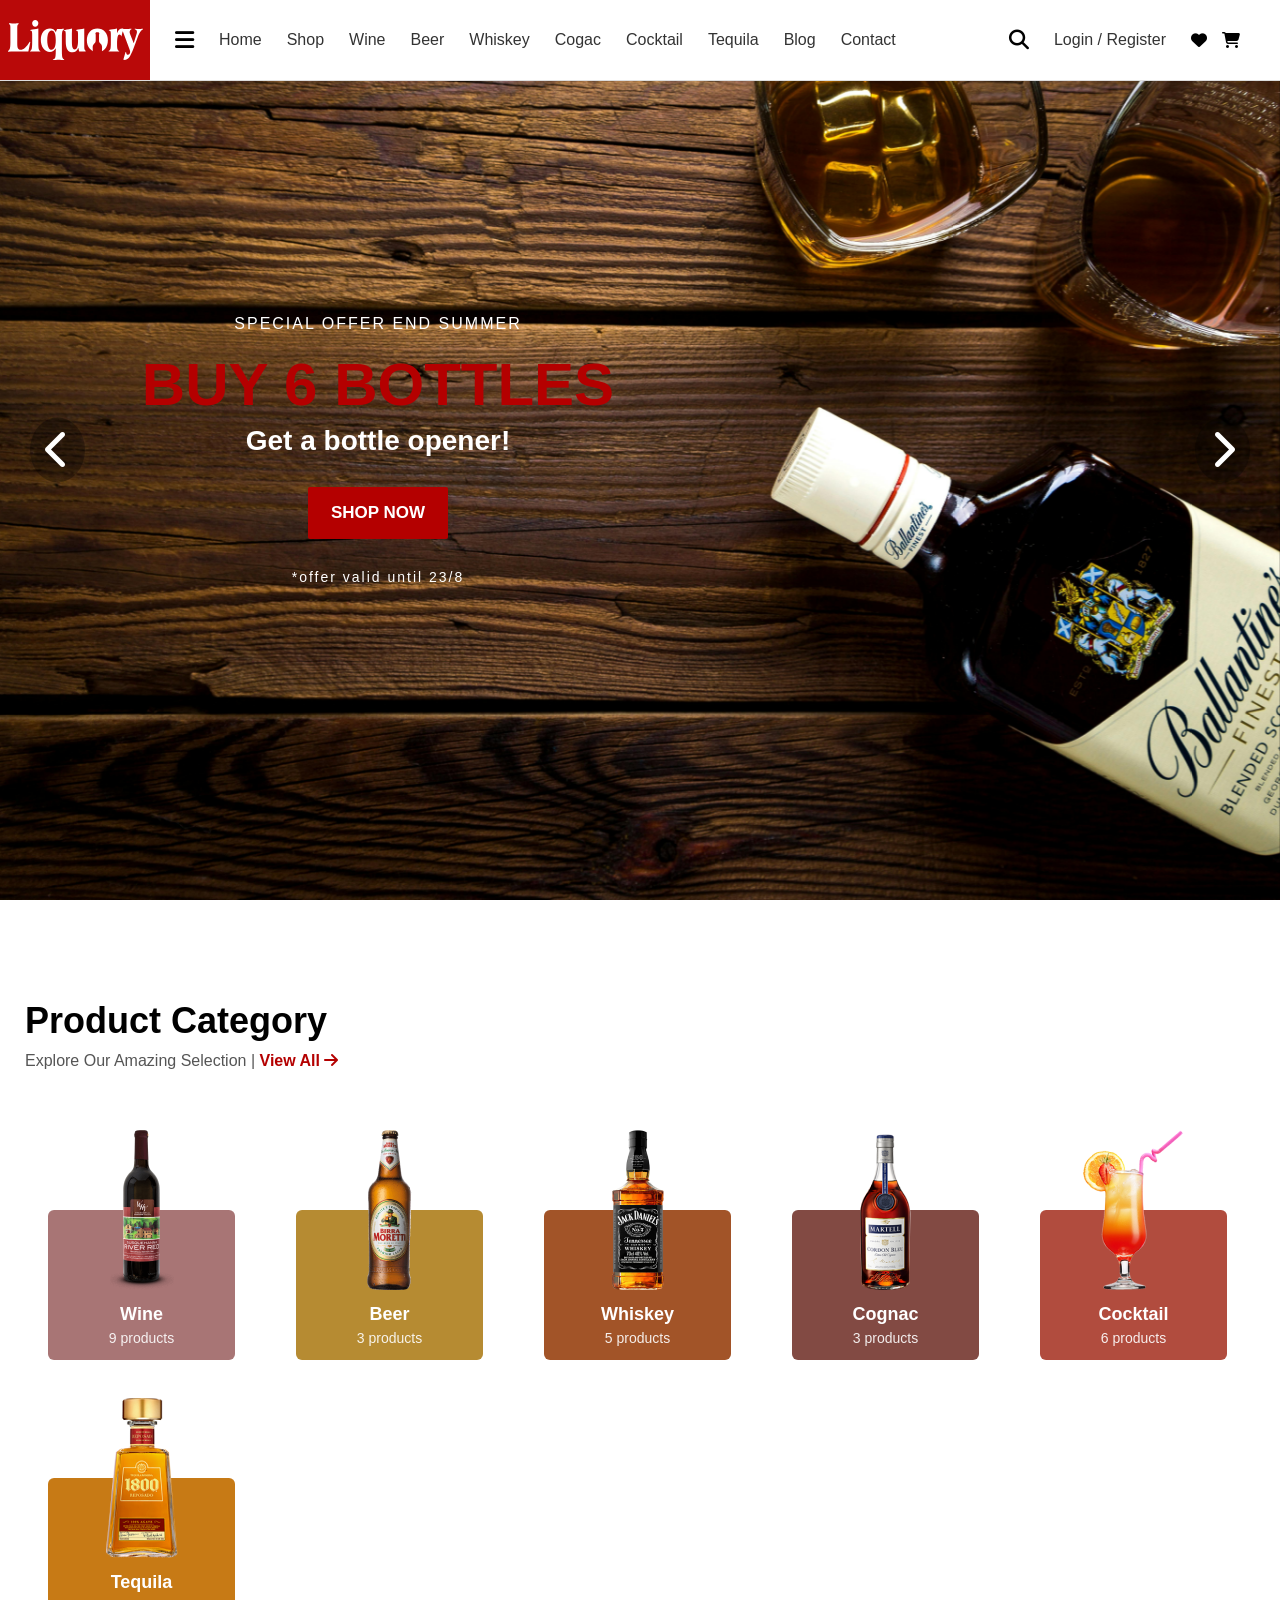
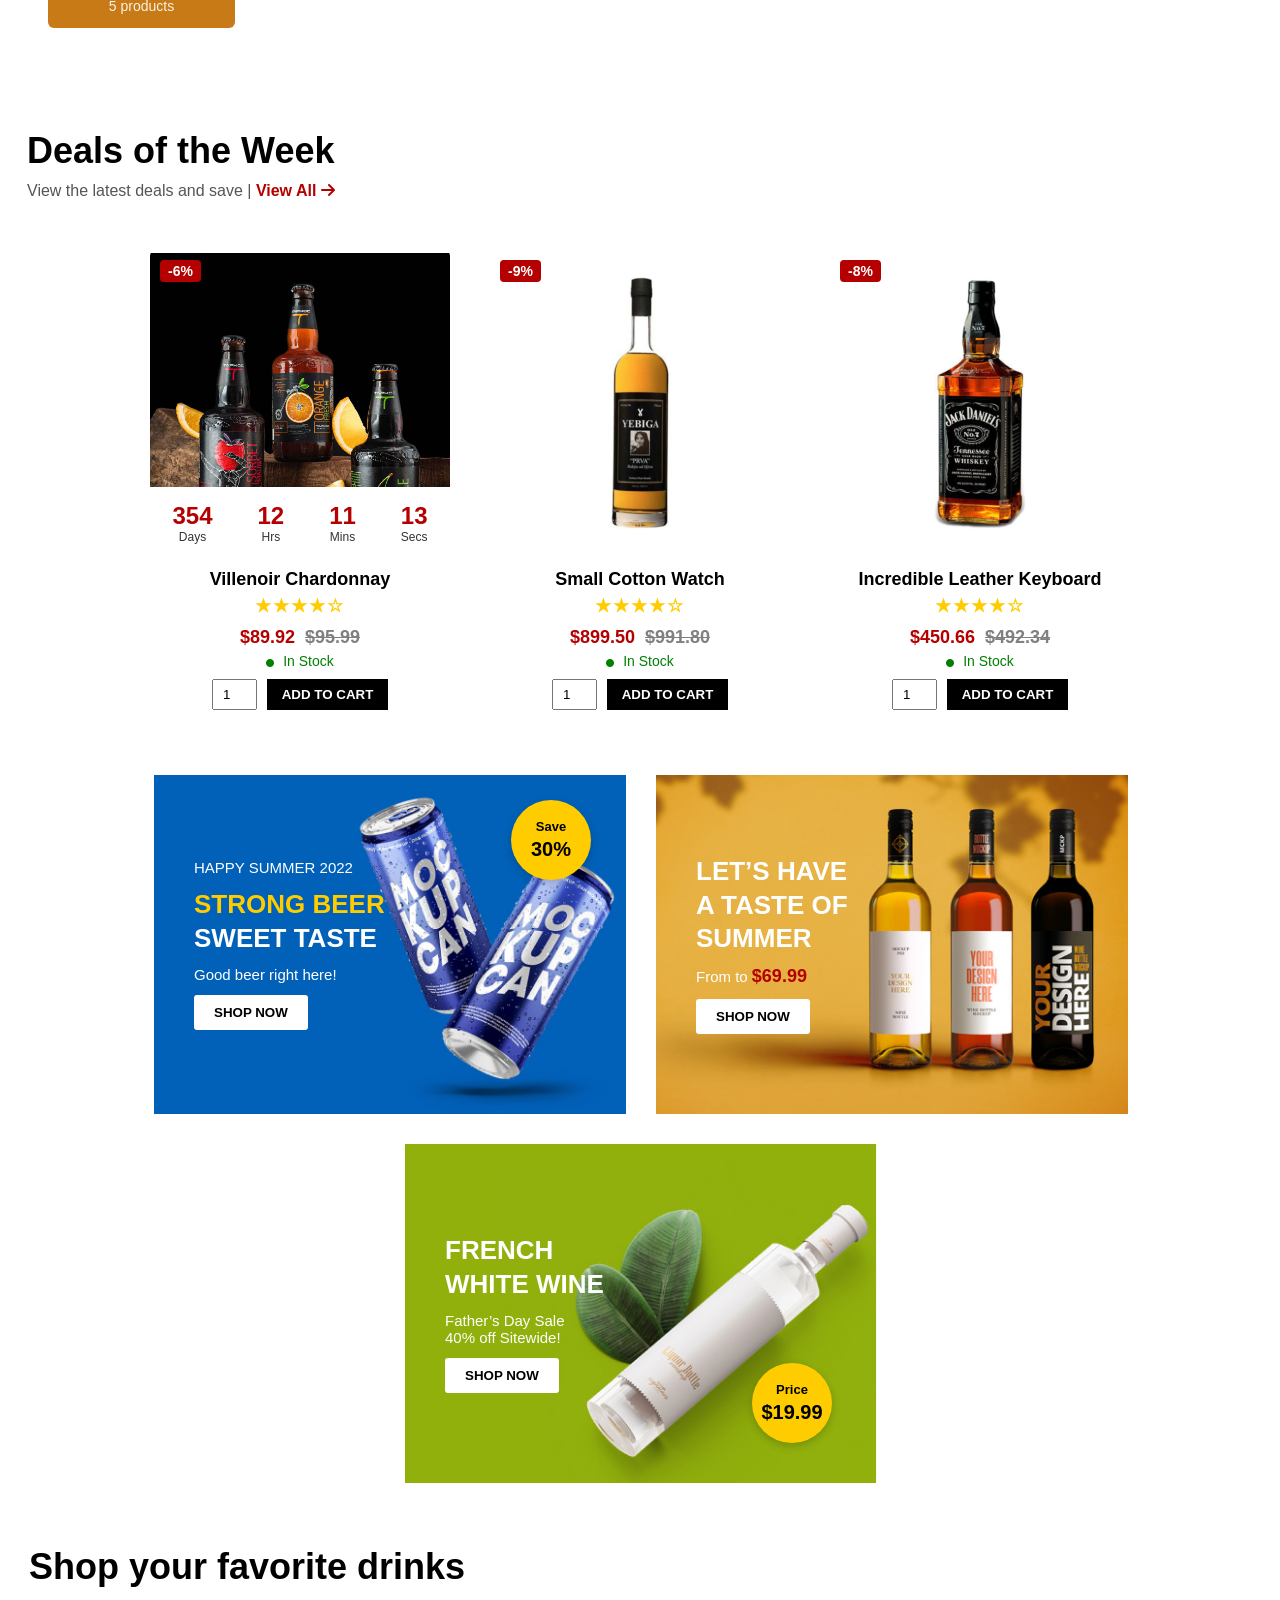
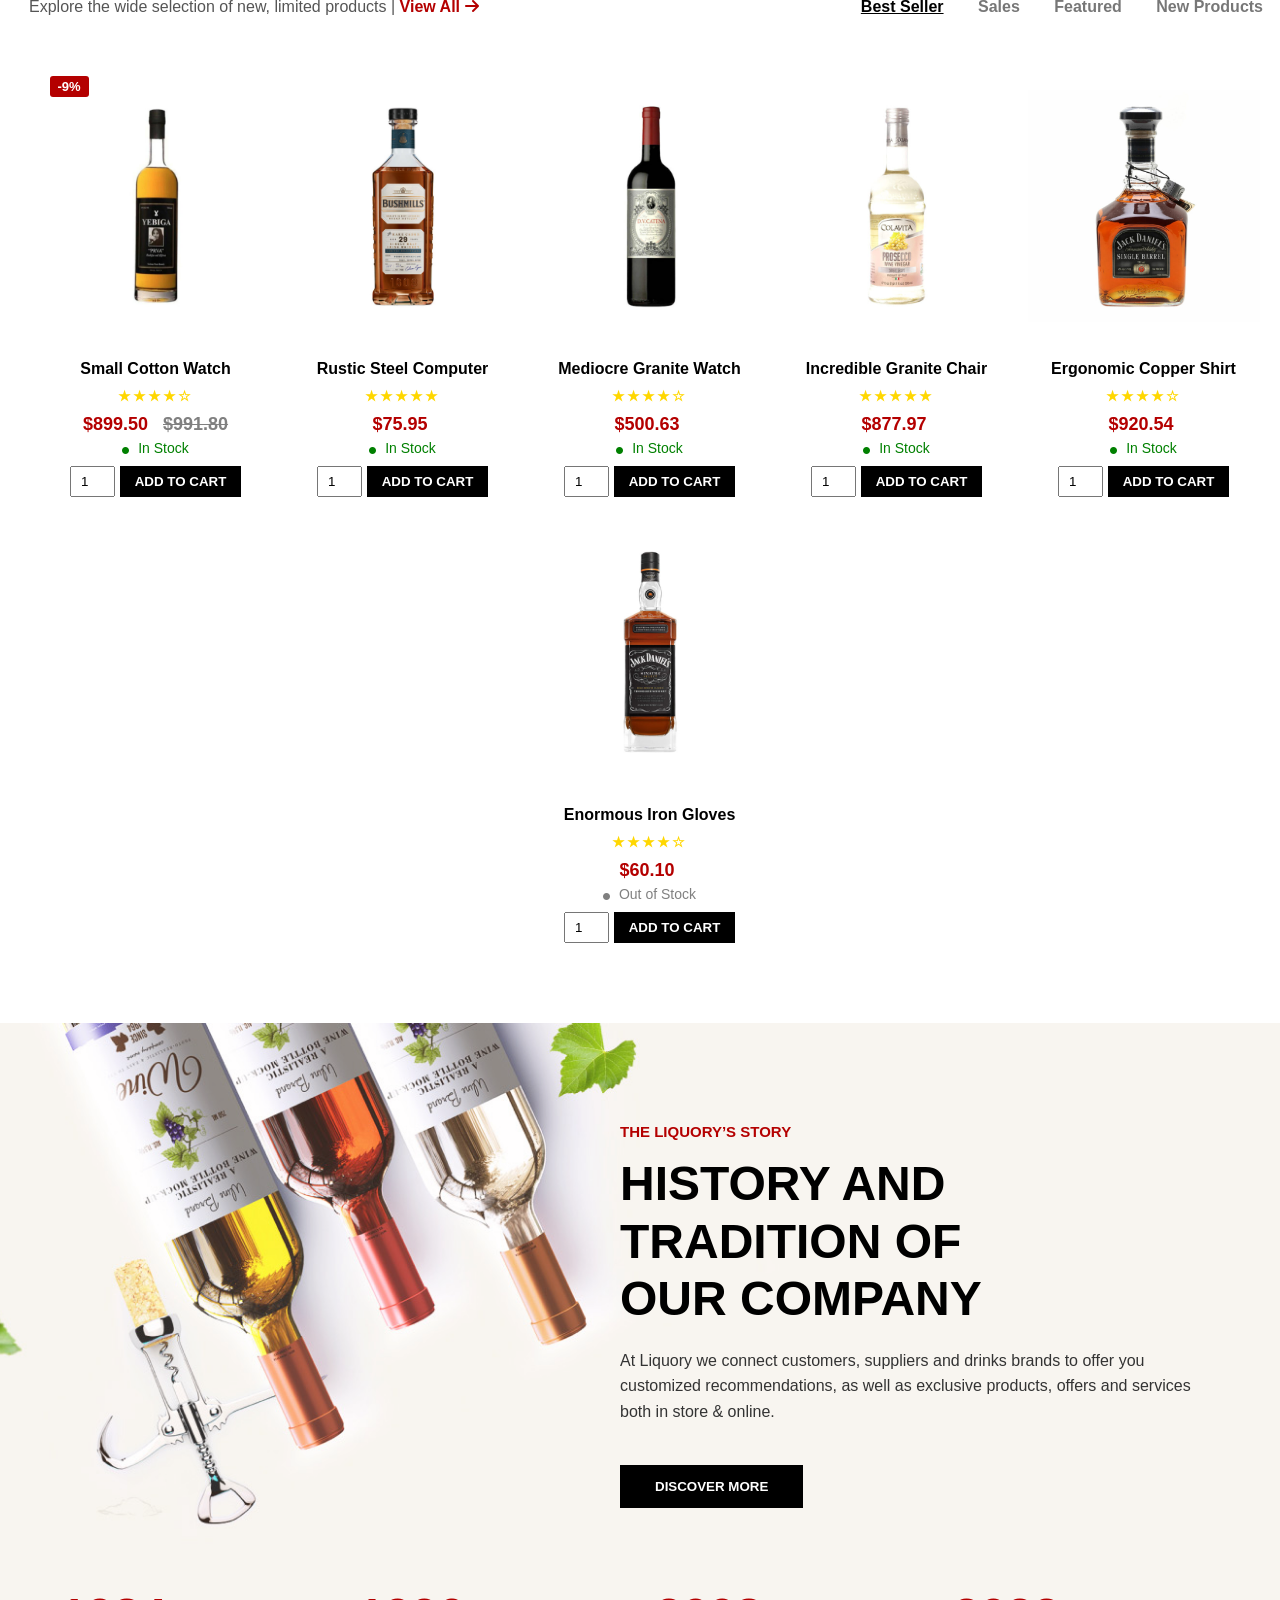
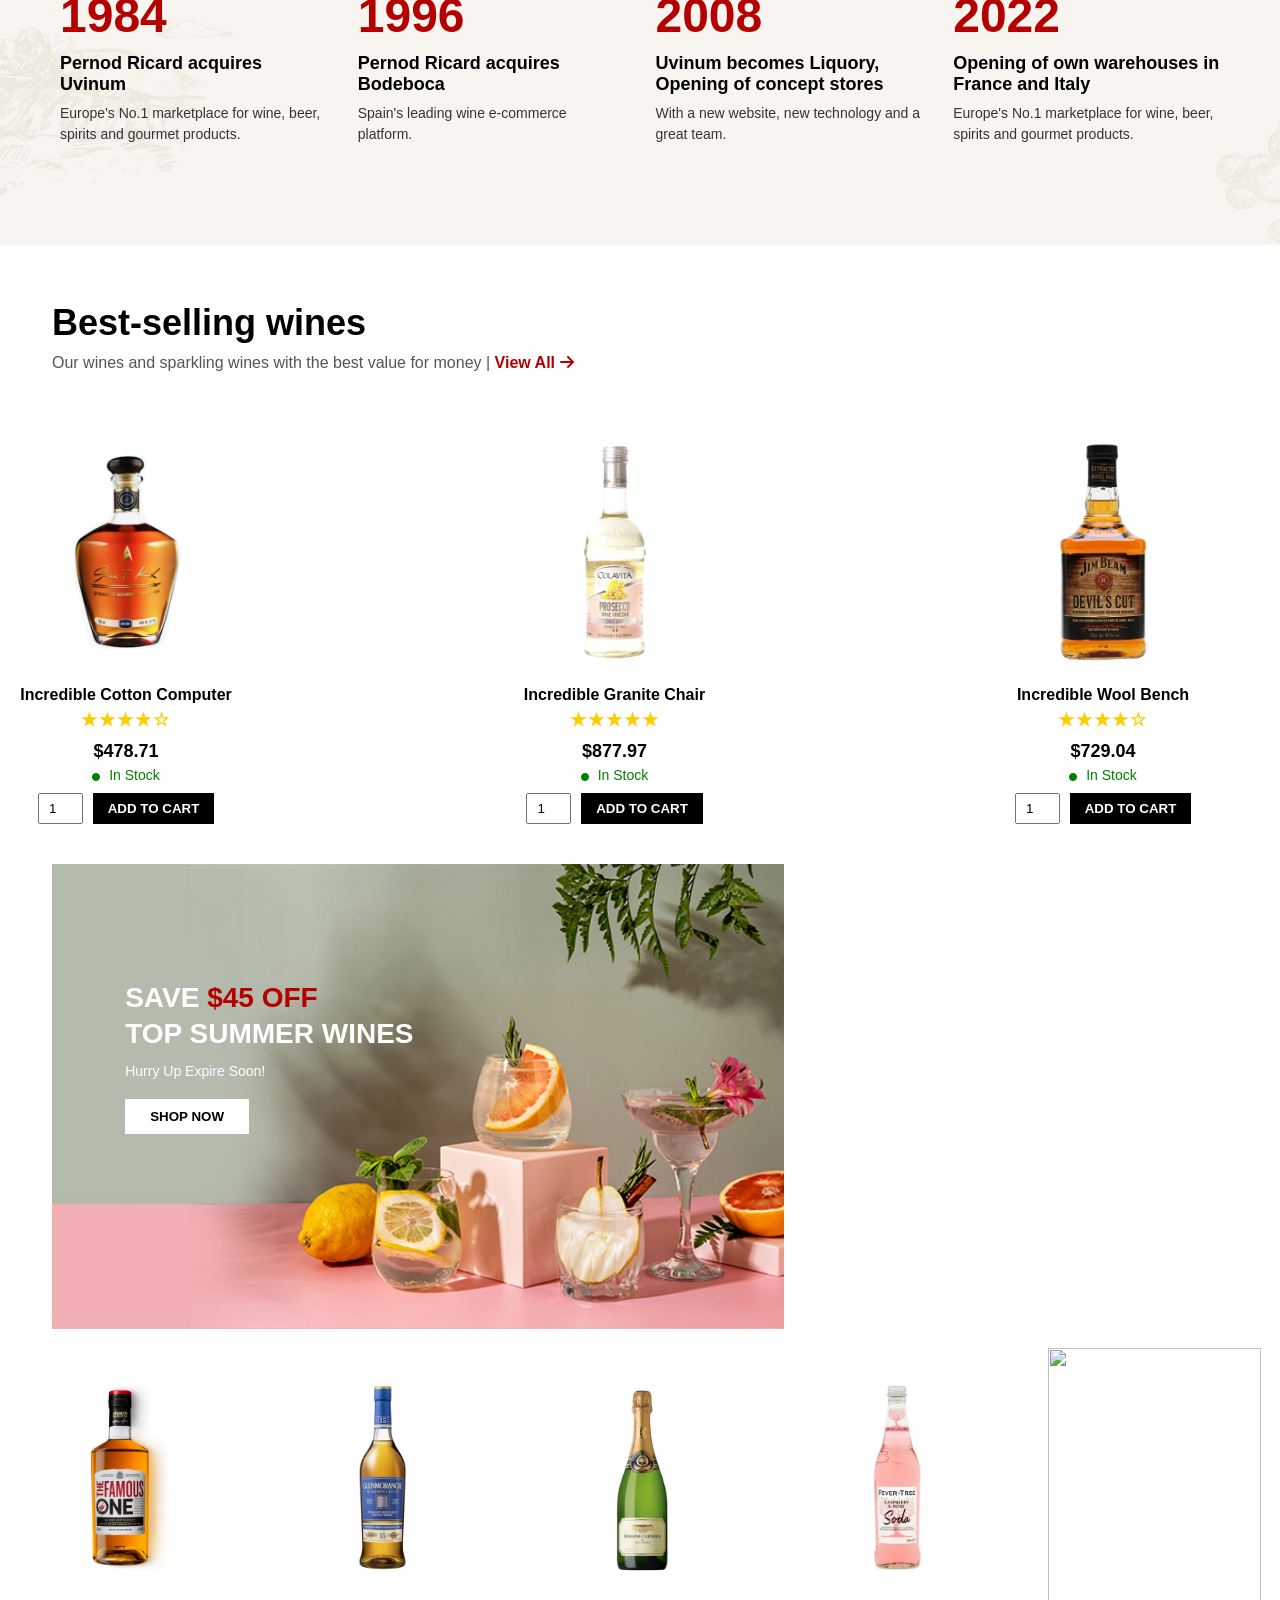
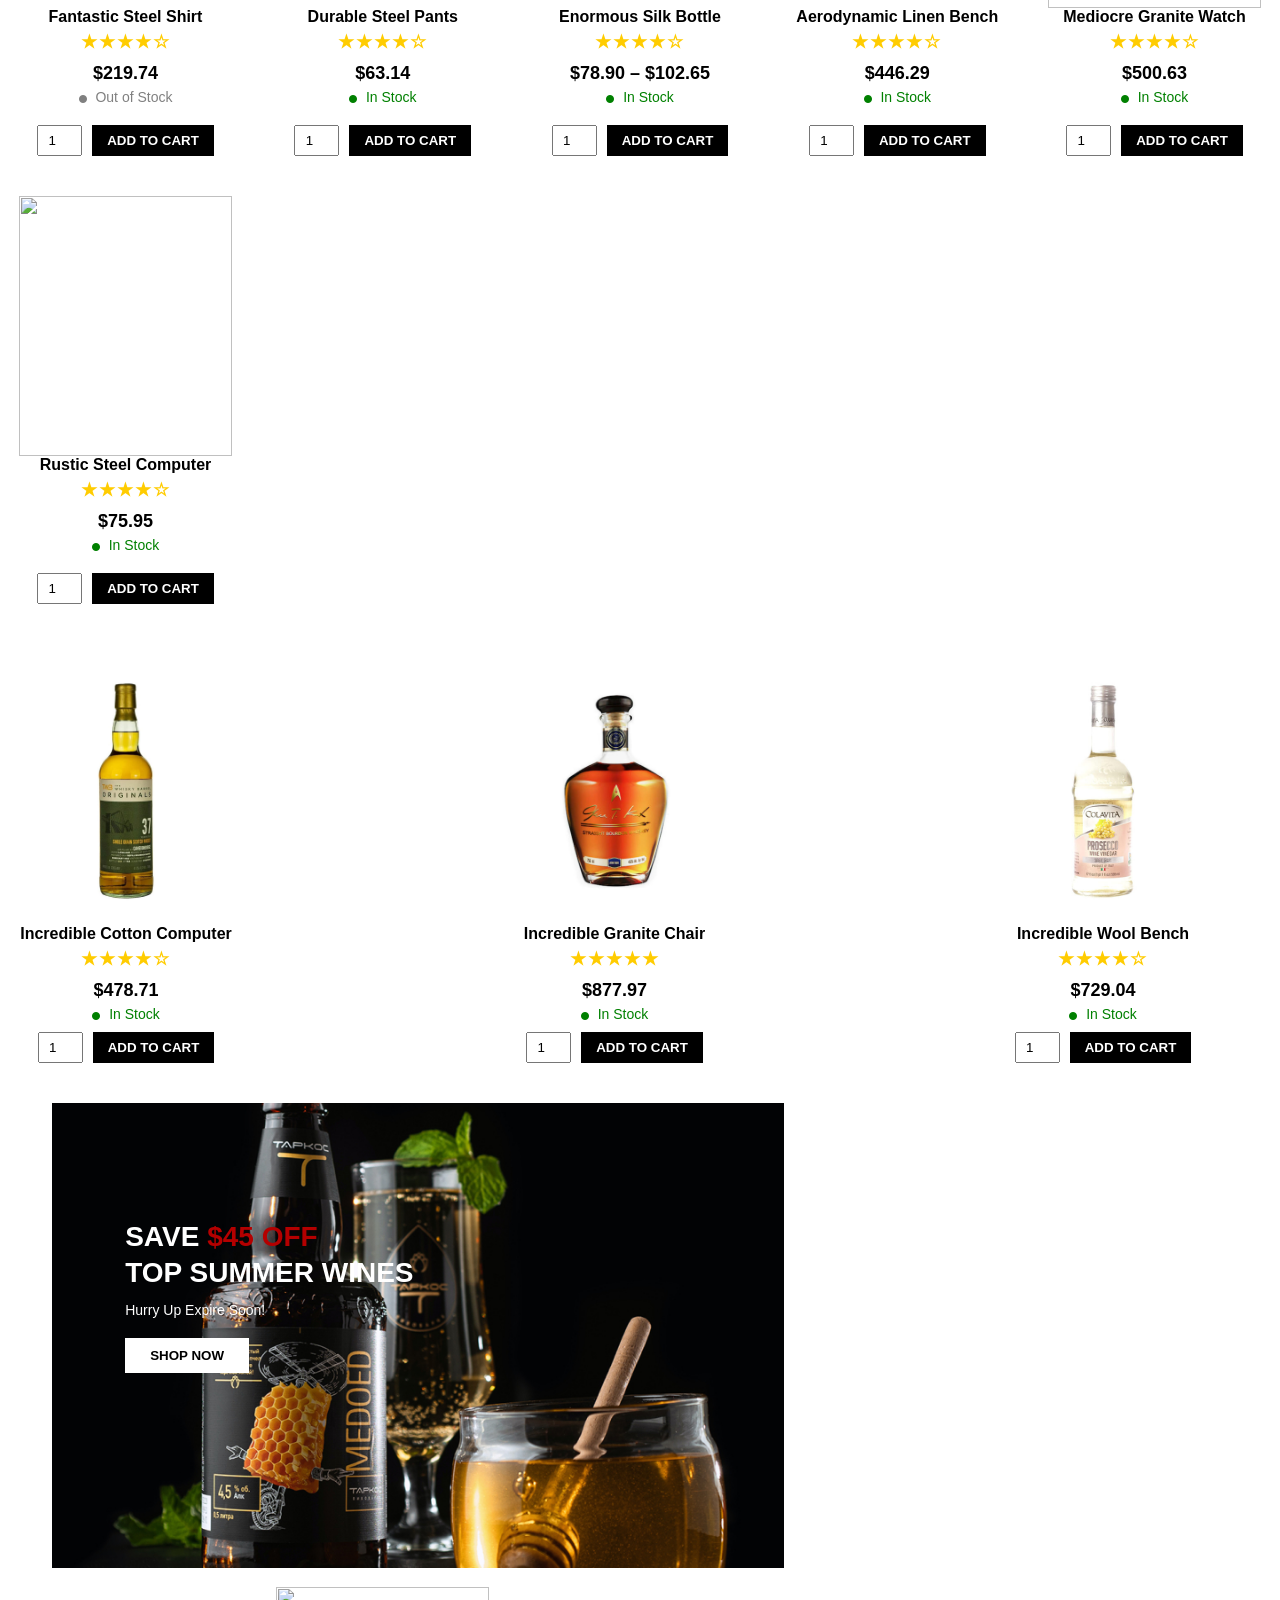
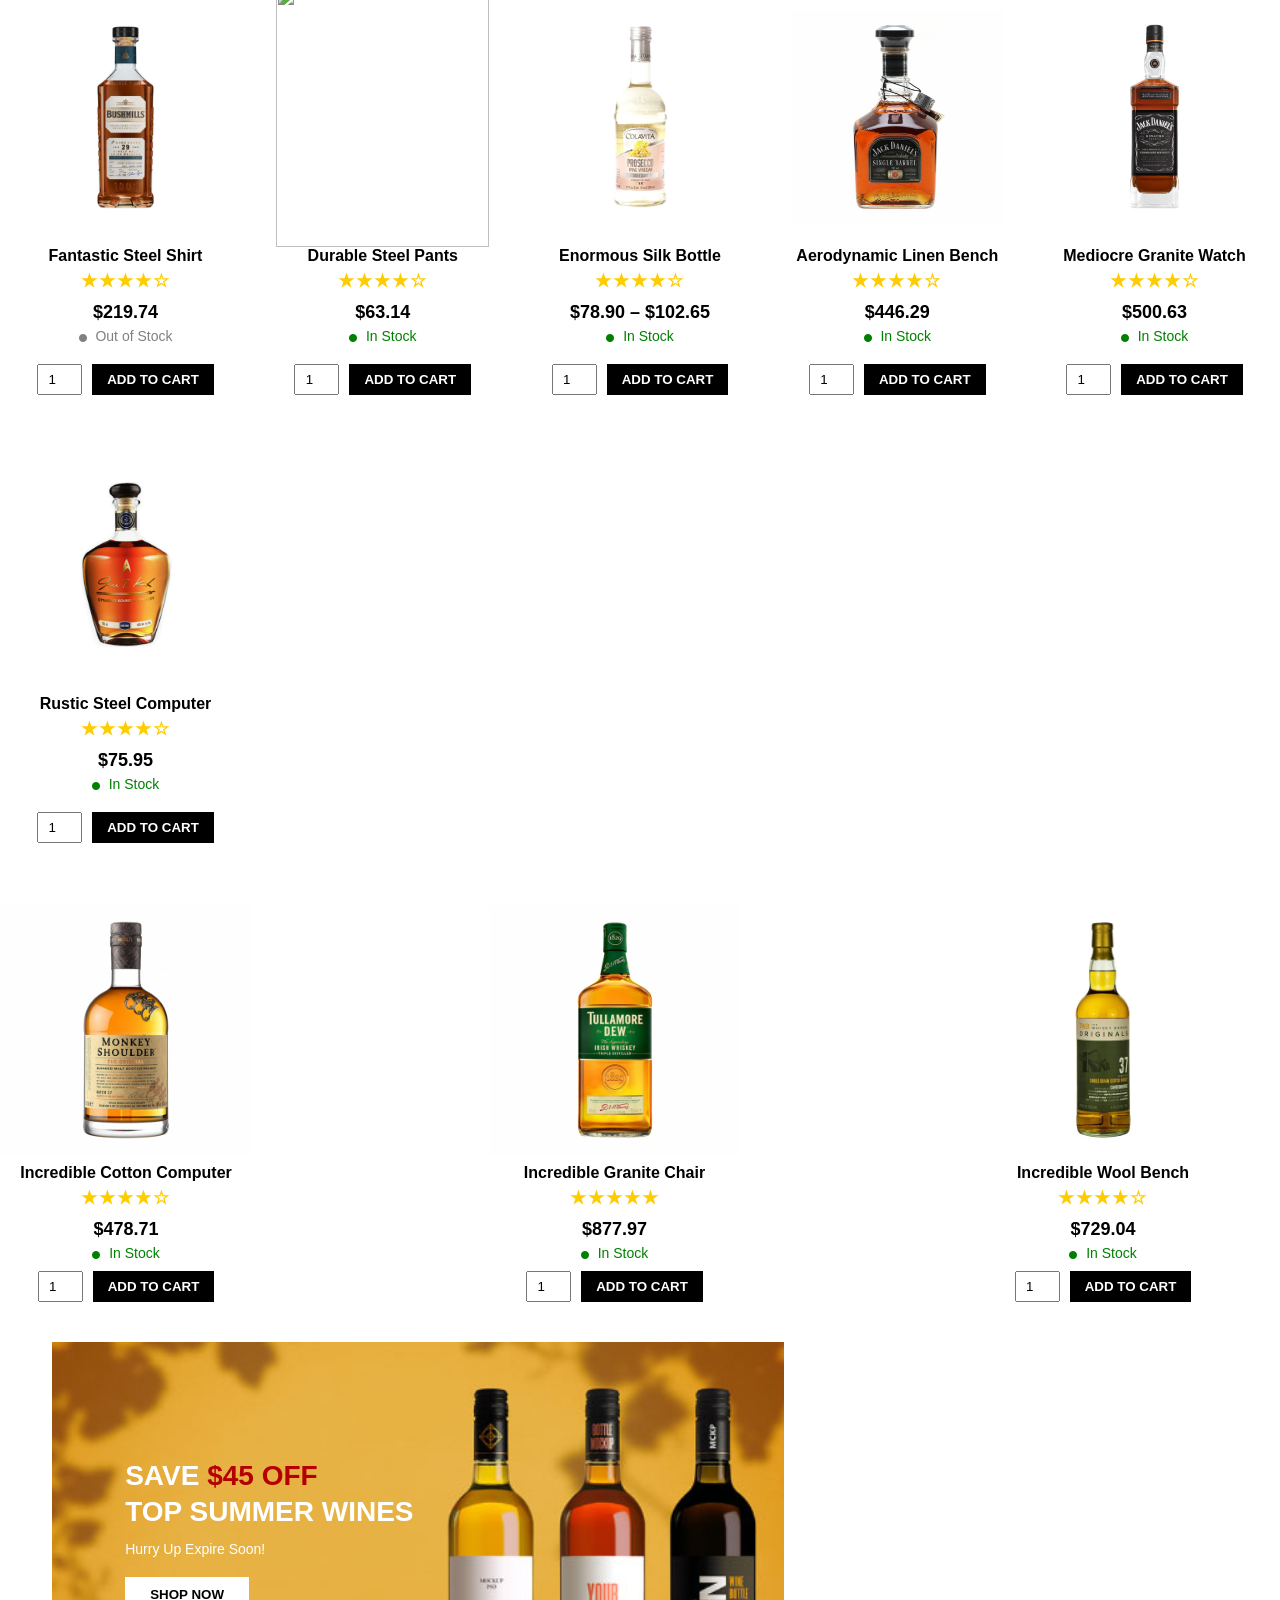
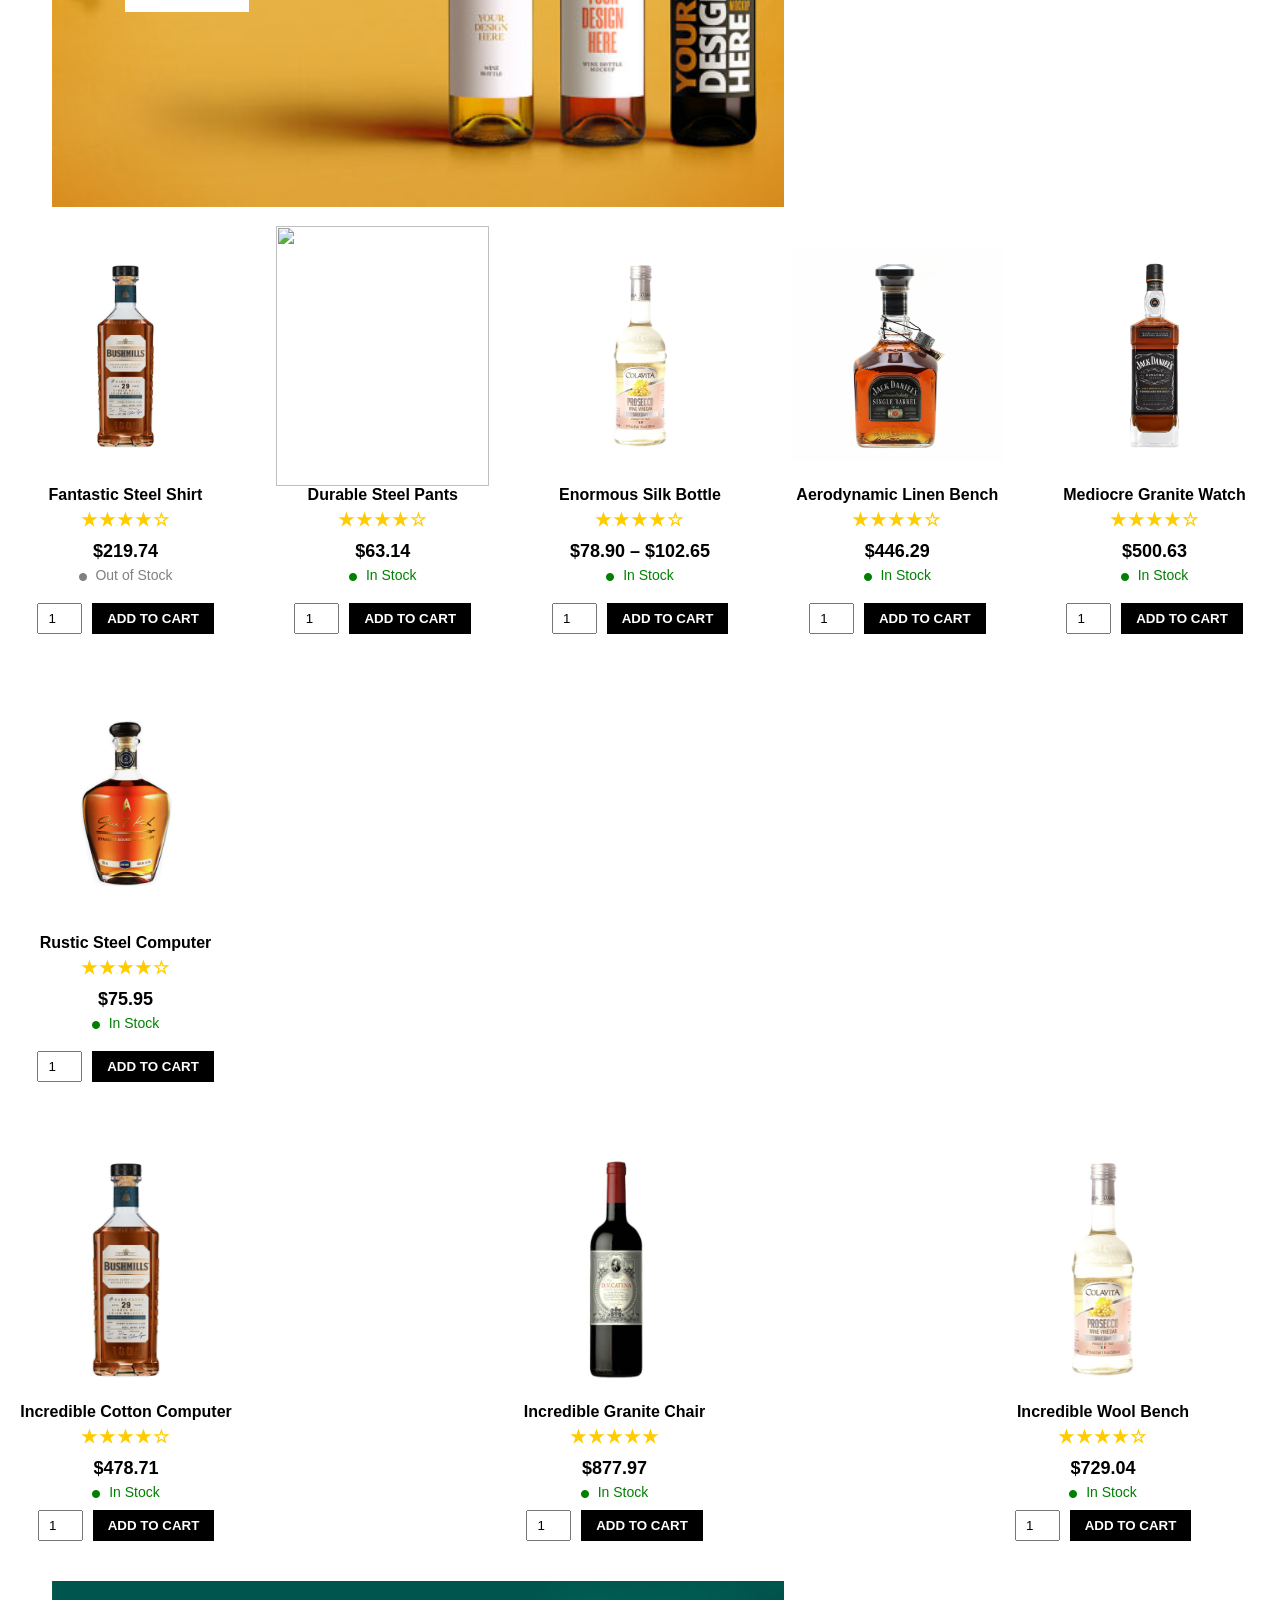
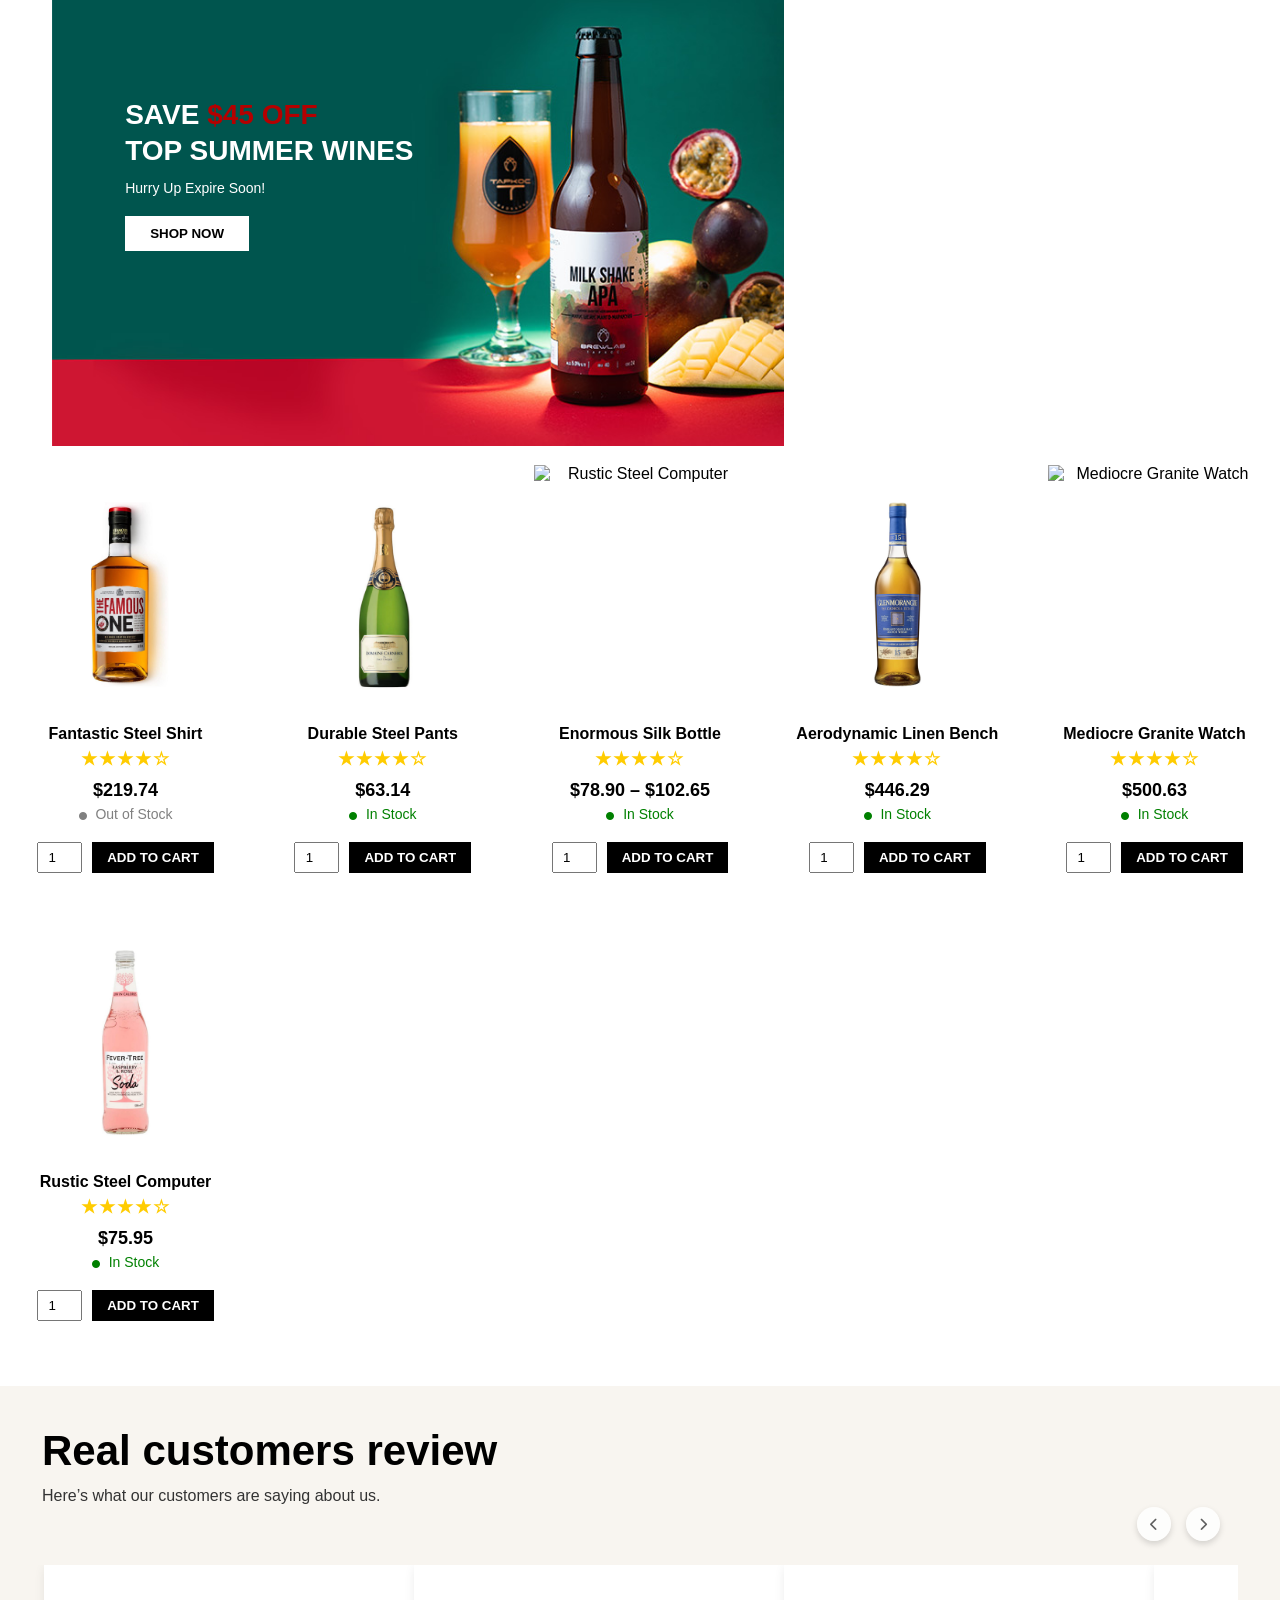
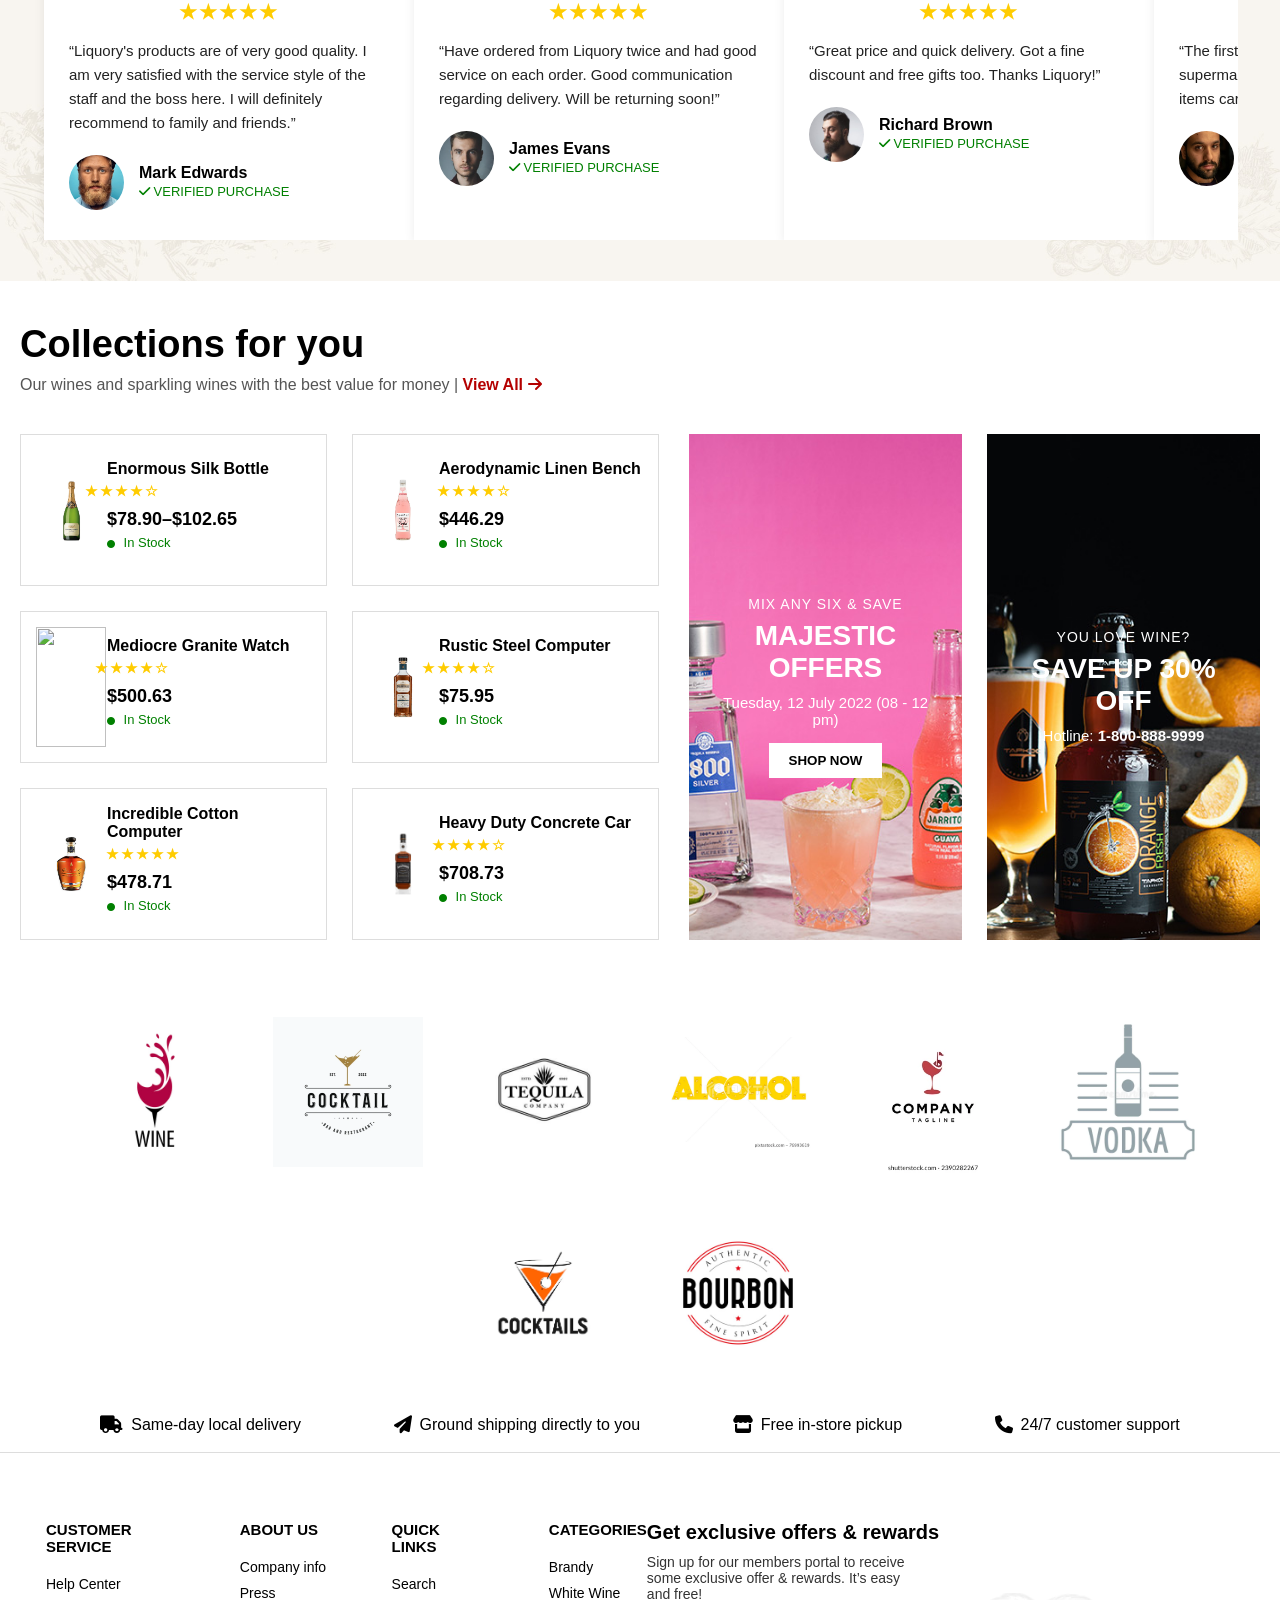
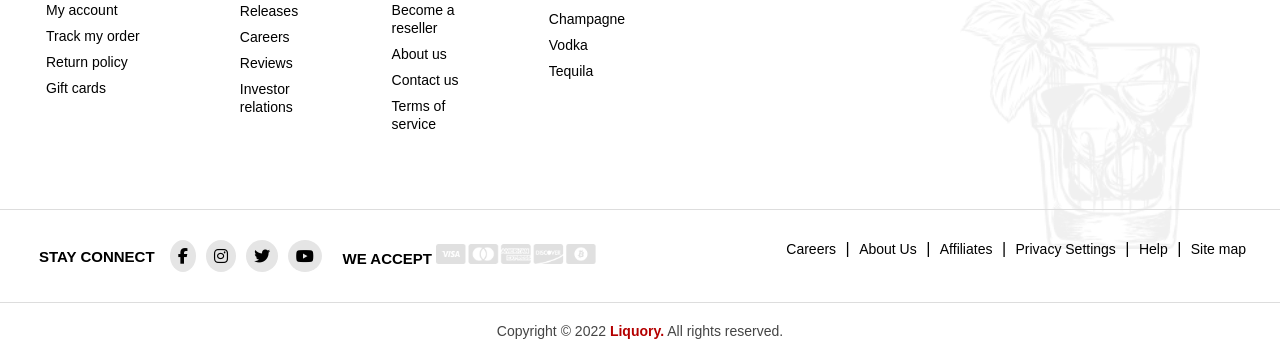
==== FinalProject_Front/Index.html @ db087e57 "added home, shop pages and 3 category pages" ====
<!DOCTYPE html>
<html lang="en">

<head>
    <meta charset="UTF-8">
    <meta name="viewport" content="width=device-width, initial-scale=1.0">
    <title>Liquory</title>
    <link rel="stylesheet" href="https://cdnjs.cloudflare.com/ajax/libs/font-awesome/6.5.0/css/all.min.css" />
    <link rel="stylesheet" href="./assets/css/Index.css">
</head>

<body>
    <!-- HEADER başlanğıcı -->
    <header>
        <nav class="navbar">
            <!-- Sol hissə -->
            <div class="nav-left">
                <div class="red-box">
                    <img src="./assets/img/logo-white (2).svg" alt="">
                </div>

                <div class="sidebar-icon">
                    <i class="fas fa-bars"></i>
                </div>

                <div class="nav-links">
                    <a href="Index.html">Home</a>
                    <a href="Shop1.html">Shop</a>
                    <a href="Wine.html">Wine</a>
                    <a href="Beer.html">Beer</a>
                    <a href="Whiskey.html">Whiskey</a>
                    <a href="Cogac.html">Cogac</a>
                    <a href="Cocktail.html">Cocktail</a>
                    <a href="Tequila.html">Tequila</a>
                    <a href="#blog">Blog</a>
                    <a href="#contact">Contact</a>
                </div>
            </div>

            <!-- Sağ hissə -->
            <div class="nav-right">
                <div class="search-icon">
                    <i class="fas fa-search"></i>
                </div>
                <div class="auth">
                    <a href="#">Login / Register</a>
                </div>
                <div class="icons-nav">
                    <i class="fas fa-heart"></i>
                    <i class="fas fa-shopping-cart"></i>
                </div>
            </div>
        </nav>
    </header>




    <main>
        <!-- Slayder -->
        <section id="slider" class="slider">
            <!-- Slide 1 -->
            <div class="slide active">
                <img src="./assets/img/Background4.jpg" alt="">
                <div class="text-box">
                    <div class="line small">SPECIAL OFFER END SUMMER</div>
                    <div class="line big">BUY 6 BOTTLES</div>
                    <div class="line medium">Get a bottle opener!</div>
                    <div class="line button"><button>SHOP NOW</button></div>
                    <div class="line small note">*offer valid until 23/8</div>
                </div>
            </div>

            <!-- Slide 2 -->
            <div class="slide">
                <img src="./assets/img/Background5.jpg" alt="">
                <div class="text-box">
                    <div class="line small">TOP SUMMER WINES</div>
                    <div class="line big">ANY 3 BOTTLES FOR ONLY $45.95</div>
                    <div class="line medium">Taste them all and save with the collection.</div>
                    <div class="line button"><button>SHOP NOW</button></div>
                </div>
            </div>

            <!-- Navigasiya oxları -->
            <div class="arrow left" id="prev">
                <i class="fa-solid fa-chevron-left"></i>
            </div>
            <div class="arrow right" id="next">
                <i class="fa-solid fa-chevron-right"></i>
            </div>
        </section>








        <!-- 🔹 Product Category hissəsi -->
        <section id="categories">
            <h2>Product Category</h2>
            <p class="subtitle">
                Explore Our Amazing Selection | <a href="#">View All <i class="fa-solid fa-arrow-right"></i></a>
            </p>

            <div class="category-container">
                <div class="category-card wine">
                    <div class="category-bg"></div>
                    <div class="category-img">
                        <img src="./assets/img/Wine.png" alt="">
                    </div>
                    <div class="category-text">
                        <h3>Wine</h3>
                        <p>9 products</p>
                    </div>
                </div>

                <div class="category-card beer">
                    <div class="category-bg"></div>
                    <div class="category-img">
                        <img src="./assets/img/Beer.png" alt="">
                    </div>
                    <div class="category-text">
                        <h3>Beer</h3>
                        <p>3 products</p>
                    </div>
                </div>

                <div class="category-card whiskey">
                    <div class="category-bg"></div>
                    <div class="category-img">
                        <img src="./assets/img/Whiskey.png" alt="">
                    </div>
                    <div class="category-text">
                        <h3>Whiskey</h3>
                        <p>5 products</p>
                    </div>
                </div>

                <div class="category-card cognac">
                    <div class="category-bg"></div>
                    <div class="category-img">
                        <img src="./assets/img/Cognac.png" alt="">
                    </div>
                    <div class="category-text">
                        <h3>Cognac</h3>
                        <p>3 products</p>
                    </div>
                </div>

                <div class="category-card cocktail">
                    <div class="category-bg"></div>
                    <div class="category-img">
                        <img src="./assets/img/Cocktail.png" alt="">
                    </div>
                    <div class="category-text">
                        <h3>Cocktail</h3>
                        <p>6 products</p>
                    </div>
                </div>

                <div class="category-card tequila">
                    <div class="category-bg"></div>
                    <div class="category-img">
                        <img src="./assets/img/Tequila.png" alt="">
                    </div>
                    <div class="category-text">
                        <h3>Tequila</h3>
                        <p>5 products</p>
                    </div>
                </div>
            </div>
        </section>








        <section id="deals">
            <h2>Deals of the Week</h2>
            <p class="subtitle">
                View the latest deals and save | <a href="#">View All <i class="fa-solid fa-arrow-right"></i></a>
            </p>

            <div class="deal-container">

                <!-- 1: Timerli məhsul -->
                <div class="deal-card">
                    <div class="discount">-6%</div>
                    <div class="deal-img">
                        <img src="./assets/img/WeeklyDeal.jpg" alt="">
                        <div class="icons">
                            <i class="fa-solid fa-magnifying-glass"></i>
                            <i class="fa-solid fa-cart-shopping"></i>
                        </div>
                        <div class="timer">
                            <div><span>354</span>
                                <p>Days</p>
                            </div>
                            <div><span>12</span>
                                <p>Hrs</p>
                            </div>
                            <div><span>11</span>
                                <p>Mins</p>
                            </div>
                            <div><span>13</span>
                                <p>Secs</p>
                            </div>
                        </div>
                    </div>
                    <div class="deal-info">
                        <h3>Villenoir Chardonnay</h3>
                            <div class="stars">★★★★☆</div>
                        <div class="price">
                            <span class="new">$89.92</span>
                            <span class="old">$95.99</span>
                        </div>
                        <p class="stock"><i class="fa-solid fa-circle"></i> In Stock</p>
                        <div class="cart">
                            <input type="number" value="1" min="1">
                            <button>ADD TO CART</button>
                        </div>
                    </div>
                </div>

                <!-- 2: Sadə məhsul -->
                <div class="deal-card">
                    <div class="discount">-9%</div>
                    <div class="deal-img">
                        <img src="./assets/img/PRVA.jpg" alt="">
                        <div class="icons">
                            <i class="fa-solid fa-magnifying-glass"></i>
                            <i class="fa-solid fa-cart-shopping"></i>
                        </div>
                    </div>
                    <div class="deal-info">
                        <h3>Small Cotton Watch</h3>
                            <div class="stars">★★★★☆</div>
                        <div class="price">
                            <span class="new">$899.50</span>
                            <span class="old">$991.80</span>
                        </div>
                        <p class="stock"><i class="fa-solid fa-circle"></i> In Stock</p>
                        <div class="cart">
                            <input type="number" value="1" min="1">
                            <button>ADD TO CART</button>
                        </div>
                    </div>
                </div>

                <!-- 3: Sadə məhsul -->
                <div class="deal-card">
                    <div class="discount">-8%</div>
                    <div class="deal-img">
                        <img src="./assets/img/JackDaniels.jpg" alt="">
                        <div class="icons">
                            <i class="fa-solid fa-magnifying-glass"></i>
                            <i class="fa-solid fa-cart-shopping"></i>
                        </div>
                    </div>
                    <div class="deal-info">
                        <h3>Incredible Leather Keyboard</h3>
                            <div class="stars">★★★★☆</div>
                        <div class="price">
                            <span class="new">$450.66</span>
                            <span class="old">$492.34</span>
                        </div>
                        <p class="stock"><i class="fa-solid fa-circle"></i> In Stock</p>
                        <div class="cart">
                            <input type="number" value="1" min="1">
                            <button>ADD TO CART</button>
                        </div>
                    </div>
                </div>

            </div>
        </section>














        <section id="offers">
            <div class="offer-container">
                <div class="offer-card beer">
                    <div class="offer-bg"></div>
                    <div class="offer-img">
                        <img src="./assets/img/Offer1.jpeg" alt="">
                    </div>
                    <div class="offer-text">
                        <p class="small">HAPPY SUMMER 2022</p>
                        <h2><span>STRONG BEER</span><br>SWEET TASTE</h2>
                        <p class="desc">Good beer right here!</p>
                        <button>SHOP NOW</button>
                    </div>
                    <div class="circle save">
                        <p>Save<br><span>30%</span></p>
                    </div>
                </div>



                <div class="offer-card wine">
                    <div class="offer-bg"></div>
                    <div class="offer-img">
                        <img src="./assets/img/Offer2.jpeg" alt="">
                    </div>
                    <div class="offer-text">
                        <h2>LET’S HAVE<br>A TASTE OF<br>SUMMER</h2>
                        <p>From to <span class="price">$69.99</span></p>
                        <button>SHOP NOW</button>
                    </div>
                </div>


                <div class="offer-card whitewine">
                    <div class="offer-bg"></div>
                    <div class="offer-img">
                        <img src="./assets/img/Offer3.jpeg" alt="">
                    </div>
                    <div class="offer-text">
                        <h2>FRENCH<br>WHITE WINE</h2>
                        <p>Father’s Day Sale<br>40% off Sitewide!</p>
                        <button>SHOP NOW</button>
                    </div>
                    <div class="circle price">
                        <p>Price<br><span>$19.99</span></p>
                    </div>
                </div>

            </div>
        </section>











        <section id="shop">
            <div class="shop-header">
                <div class="shop-text">
                    <h2>Shop your favorite drinks</h2>
                    <p>Explore the wide selection of new, limited products |
                        <a href="#">View All <i class="fa-solid fa-arrow-right"></i></a>
                    </p>
                </div>
                <div class="shop-tabs">
                    <a href="#" class="active">Best Seller</a>
                    <a href="#">Sales</a>
                    <a href="#">Featured</a>
                    <a href="#">New Products</a>
                </div>
            </div>

            <div class="shop-container">
                <!-- 1️⃣ -->
                <div class="shop-card">
                    <div class="discount">-9%</div>
                    <div class="shop-img">
                        <img src="./assets/img/PRVA.jpg" alt="">
                        <div class="shop-icons">
                            <i class="fa-solid fa-magnifying-glass"></i>
                            <i class="fa-solid fa-cart-shopping"></i>
                        </div>
                    </div>
                    <div class="shop-info">
                        <h3>Small Cotton Watch</h3>
                        <div class="stars">★★★★☆</div>
                        <div class="price">
                            <span class="new">$899.50</span>
                            <span class="old">$991.80</span>
                        </div>
                        <p class="stock"><i class="fa-solid fa-circle"></i> In Stock</p>
                        <div class="cart">
                            <input type="number" value="1" min="1">
                            <button>ADD TO CART</button>
                        </div>
                    </div>
                </div>

                <!-- 2️⃣ -->
                <div class="shop-card">
                    <div class="shop-img">
                        <img src="./assets/img/Bushmills.jpg" alt="">
                        <div class="shop-icons">
                            <i class="fa-solid fa-magnifying-glass"></i>
                            <i class="fa-solid fa-cart-shopping"></i>
                        </div>
                    </div>
                    <div class="shop-info">
                        <h3>Rustic Steel Computer</h3>
                        <div class="stars">★★★★★</div>
                        <div class="price">
                            <span class="new">$75.95</span>
                        </div>
                        <p class="stock"><i class="fa-solid fa-circle"></i> In Stock</p>
                        <div class="cart">
                            <input type="number" value="1" min="1">
                            <button>ADD TO CART</button>
                        </div>
                    </div>
                </div>

                <!-- 3️⃣ -->
                <div class="shop-card">
                    <div class="shop-img">
                        <img src="./assets/img/RedWine.jpg" alt="">
                        <div class="shop-icons">
                            <i class="fa-solid fa-magnifying-glass"></i>
                            <i class="fa-solid fa-cart-shopping"></i>
                        </div>
                    </div>
                    <div class="shop-info">
                        <h3>Mediocre Granite Watch</h3>
                        <div class="stars">★★★★☆</div>
                        <div class="price">
                            <span class="new">$500.63</span>
                        </div>
                        <p class="stock"><i class="fa-solid fa-circle"></i> In Stock</p>
                        <div class="cart">
                            <input type="number" value="1" min="1">
                            <button>ADD TO CART</button>
                        </div>
                    </div>
                </div>

                <!-- 4️⃣ -->
                <div class="shop-card">
                    <div class="shop-img">
                        <img src="./assets/img/Prosecco.jpg" alt="">
                        <div class="shop-icons">
                            <i class="fa-solid fa-magnifying-glass"></i>
                            <i class="fa-solid fa-cart-shopping"></i>
                        </div>
                    </div>
                    <div class="shop-info">
                        <h3>Incredible Granite Chair</h3>
                        <div class="stars">★★★★★</div>
                        <div class="price">
                            <span class="new">$877.97</span>
                        </div>
                        <p class="stock"><i class="fa-solid fa-circle"></i> In Stock</p>
                        <div class="cart">
                            <input type="number" value="1" min="1">
                            <button>ADD TO CART</button>
                        </div>
                    </div>
                </div>

                <!-- 5️⃣ -->
                <div class="shop-card">
                    <div class="shop-img">
                        <img src="./assets/img/JackDanielsKind.jpg" alt="">
                        <div class="shop-icons">
                            <i class="fa-solid fa-magnifying-glass"></i>
                            <i class="fa-solid fa-cart-shopping"></i>
                        </div>
                    </div>
                    <div class="shop-info">
                        <h3>Ergonomic Copper Shirt</h3>
                        <div class="stars">★★★★☆</div>
                        <div class="price">
                            <span class="new">$920.54</span>
                        </div>
                        <p class="stock"><i class="fa-solid fa-circle"></i> In Stock</p>
                        <div class="cart">
                            <input type="number" value="1" min="1">
                            <button>ADD TO CART</button>
                        </div>
                    </div>
                </div>

                <!-- 6️⃣ -->
                <div class="shop-card">
                    <div class="shop-img">
                        <img src="./assets/img/JackDanielsMain.jpg" alt="">
                        <div class="shop-icons">
                            <i class="fa-solid fa-magnifying-glass"></i>
                            <i class="fa-solid fa-cart-shopping"></i>
                        </div>
                    </div>
                    <div class="shop-info">
                        <h3>Enormous Iron Gloves</h3>
                        <div class="stars">★★★★☆</div>
                        <div class="price">
                            <span class="new">$60.10</span>
                        </div>
                        <p class="stock out"><i class="fa-solid fa-circle"></i> Out of Stock</p>
                        <div class="cart">
                            <input type="number" value="1" min="1">
                            <button>ADD TO CART</button>
                        </div>
                    </div>
                </div>
            </div>
        </section>








        <section id="history">
            <div class="history-bg">
                <img src="./assets/img/Background1.jpeg" alt="">
            </div>

            <div class="history-content">
                <div class="text-side">
                    <p class="story">THE LIQUORY’S STORY</p>
                    <h2>HISTORY AND TRADITION OF<br>OUR COMPANY</h2>
                    <p class="desc">
                        At Liquory we connect customers, suppliers and drinks brands to offer
                        you customized recommendations, as well as exclusive products, offers
                        and services both in store & online.
                    </p>
                    <button class="discover-btn">DISCOVER MORE</button>
                </div>

                <div class="timeline">
                    <div class="year-card">
                        <div class="year" data-year="1984">0</div>
                        <h3>Pernod Ricard acquires Uvinum</h3>
                        <p>Europe's No.1 marketplace for wine, beer, spirits and gourmet products.</p>
                    </div>

                    <div class="year-card">
                        <div class="year" data-year="1996">0</div>
                        <h3>Pernod Ricard acquires Bodeboca</h3>
                        <p>Spain's leading wine e-commerce platform.</p>
                    </div>

                    <div class="year-card">
                        <div class="year" data-year="2008">0</div>
                        <h3>Uvinum becomes Liquory, Opening of concept stores</h3>
                        <p>With a new website, new technology and a great team.</p>
                    </div>

                    <div class="year-card">
                        <div class="year" data-year="2022">0</div>
                        <h3>Opening of own warehouses in France and Italy</h3>
                        <p>Europe's No.1 marketplace for wine, beer, spirits and gourmet products.</p>
                    </div>
                </div>
            </div>
        </section>









        <section id="best-sellers">
            <div class="best-header">
                <div class="header-text">
                    <h2>Best-selling wines</h2>
                    <p class="subtitle">
                        Our wines and sparkling wines with the best value for money |
                        <a href="#">View All <i class="fa-solid fa-arrow-right"></i></a>
                    </p>
                </div>
            </div>

            <div class="best-container">
                <!-- Məhsul 1 -->
                <div class="best-card">
                    <div class="best-img">
                        <img src="./assets/img/Whiskey2.jpg" alt="">
                        <div class="product-icons">
                            <i class="fa-solid fa-magnifying-glass"></i>
                            <i class="fa-solid fa-cart-shopping"></i>
                        </div>
                    </div>
                    <h4>Incredible Cotton Computer</h4>
                    <div class="stars">★★★★☆</div>
                    <p class="price">$478.71</p>
                    <p class="stock"><i class="fa-solid fa-circle"></i> In Stock</p>
                    <div class="cart">
                        <input type="number" value="1" min="1">
                        <button>ADD TO CART</button>
                    </div>
                </div>

                <!-- Məhsul 2 -->
                <div class="best-card">
                    <div class="best-img">
                        <img src="./assets/img/Prosecco.jpg" alt="">
                        <div class="product-icons">
                            <i class="fa-solid fa-magnifying-glass"></i>
                            <i class="fa-solid fa-cart-shopping"></i>
                        </div>
                    </div>
                    <h4>Incredible Granite Chair</h4>
                    <div class="stars">★★★★★</div>
                    <p class="price">$877.97</p>
                    <p class="stock"><i class="fa-solid fa-circle"></i> In Stock</p>
                    <div class="cart">
                        <input type="number" value="1" min="1">
                        <button>ADD TO CART</button>
                    </div>
                </div>

                <!-- Məhsul 3 -->
                <div class="best-card">
                    <div class="best-img">
                        <img src="./assets/img/JimBeam.jpg" alt="">
                        <div class="product-icons">
                            <i class="fa-solid fa-magnifying-glass"></i>
                            <i class="fa-solid fa-cart-shopping"></i>
                        </div>
                    </div>
                    <h4>Incredible Wool Bench</h4>
                    <div class="stars">★★★★☆</div>
                    <p class="price">$729.04</p>
                    <p class="stock"><i class="fa-solid fa-circle"></i> In Stock</p>
                    <div class="cart">
                        <input type="number" value="1" min="1">
                        <button>ADD TO CART</button>
                    </div>
                </div>

                <!-- Sağdakı banner -->
                <div class="best-banner-1">
                    <img src="./assets/img/H5_banner_11.jpeg" alt="">
                    <div class="banner-text-1">
                        <h3>SAVE <span>$45 OFF</span><br>TOP SUMMER WINES</h3>
                        <p>Hurry Up Expire Soon!</p>
                        <button>SHOP NOW</button>
                    </div>
                </div>
            </div>
        </section>

        <section id="wine-row">
            <div class="wine-row-container">
                <!-- Product 1 -->
                <div class="wine-card">
                    <div class="wine-img">
                        <img src="./assets/img/TheFamousOne.jpg" alt="">
                        <div class="wine-icons">
                            <i class="fa-solid fa-magnifying-glass"></i>
                            <i class="fa-solid fa-cart-shopping"></i>
                        </div>
                    </div>
                    <h4>Fantastic Steel Shirt</h4>
                    <div class="stars">★★★★☆</div>
                    <p class="price">$219.74</p>
                    <p class="stock out"><i class="fa-solid fa-circle"></i> Out of Stock</p>
                    <div class="cart">
                        <input type="number" value="1" min="1">
                        <button>ADD TO CART</button>
                    </div>
                </div>

                <!-- Product 2 -->
                <div class="wine-card">
                    <div class="wine-img">
                        <img src="./assets/img/Glenmorangie.jpg" alt="">
                        <div class="wine-icons">
                            <i class="fa-solid fa-magnifying-glass"></i>
                            <i class="fa-solid fa-cart-shopping"></i>
                        </div>
                    </div>
                    <h4>Durable Steel Pants</h4>
                    <div class="stars">★★★★☆</div>
                    <p class="price">$63.14</p>
                    <p class="stock"><i class="fa-solid fa-circle"></i> In Stock</p>
                    <div class="cart">
                        <input type="number" value="1" min="1">
                        <button>ADD TO CART</button>
                    </div>
                </div>

                <!-- Product 3 -->
                <div class="wine-card">
                    <div class="wine-img">
                        <img src="./assets/img/DomaineCarneros.jpg" alt="">
                        <div class="wine-icons">
                            <i class="fa-solid fa-magnifying-glass"></i>
                            <i class="fa-solid fa-cart-shopping"></i>
                        </div>
                    </div>
                    <h4>Enormous Silk Bottle</h4>
                    <div class="stars">★★★★☆</div>
                    <p class="price">$78.90 – $102.65</p>
                    <p class="stock"><i class="fa-solid fa-circle"></i> In Stock</p>
                    <div class="cart">
                        <input type="number" value="1" min="1">
                        <button>ADD TO CART</button>
                    </div>
                </div>

                <!-- Product 4 -->
                <div class="wine-card">
                    <div class="wine-img">
                        <img src="./assets/img/FeverTree.jpg" alt="">
                        <div class="wine-icons">
                            <i class="fa-solid fa-magnifying-glass"></i>
                            <i class="fa-solid fa-cart-shopping"></i>
                        </div>
                    </div>
                    <h4>Aerodynamic Linen Bench</h4>
                    <div class="stars">★★★★☆</div>
                    <p class="price">$446.29</p>
                    <p class="stock"><i class="fa-solid fa-circle"></i> In Stock</p>
                    <div class="cart">
                        <input type="number" value="1" min="1">
                        <button>ADD TO CART</button>
                    </div>
                </div>

                <!-- Product 5 -->
                <div class="wine-card">
                    <div class="wine-img">
                        <img src="./assets/img/redwine.jpg" alt="">
                        <div class="wine-icons">
                            <i class="fa-solid fa-magnifying-glass"></i>
                            <i class="fa-solid fa-cart-shopping"></i>
                        </div>
                    </div>
                    <h4>Mediocre Granite Watch</h4>
                    <div class="stars">★★★★☆</div>
                    <p class="price">$500.63</p>
                    <p class="stock"><i class="fa-solid fa-circle"></i> In Stock</p>
                    <div class="cart">
                        <input type="number" value="1" min="1">
                        <button>ADD TO CART</button>
                    </div>
                </div>

                <!-- Product 6 -->
                <div class="wine-card">
                    <div class="wine-img">
                        <img src="./assets/img/bushmills.jpg" alt="">
                        <div class="wine-icons">
                            <i class="fa-solid fa-magnifying-glass"></i>
                            <i class="fa-solid fa-cart-shopping"></i>
                        </div>
                    </div>
                    <h4>Rustic Steel Computer</h4>
                    <div class="stars">★★★★☆</div>
                    <p class="price">$75.95</p>
                    <p class="stock"><i class="fa-solid fa-circle"></i> In Stock</p>
                    <div class="cart">
                        <input type="number" value="1" min="1">
                        <button>ADD TO CART</button>
                    </div>
                </div>
            </div>
        </section>




        <section id="best-sellers">
            <div class="best-container">
                <!-- Məhsul 1 -->
                <div class="best-card">
                    <div class="best-img">
                        <img src="./assets/img/TheWhiskyBarrel.jpg" alt="">
                        <div class="product-icons">
                            <i class="fa-solid fa-magnifying-glass"></i>
                            <i class="fa-solid fa-cart-shopping"></i>
                        </div>
                    </div>
                    <h4>Incredible Cotton Computer</h4>
                    <div class="stars">★★★★☆</div>
                    <p class="price">$478.71</p>
                    <p class="stock"><i class="fa-solid fa-circle"></i> In Stock</p>
                    <div class="cart">
                        <input type="number" value="1" min="1">
                        <button>ADD TO CART</button>
                    </div>
                </div>

                <!-- Məhsul 2 -->
                <div class="best-card">
                    <div class="best-img">
                        <img src="./assets/img/Whiskey2.jpg" alt="">
                        <div class="product-icons">
                            <i class="fa-solid fa-magnifying-glass"></i>
                            <i class="fa-solid fa-cart-shopping"></i>
                        </div>
                    </div>
                    <h4>Incredible Granite Chair</h4>
                    <div class="stars">★★★★★</div>
                    <p class="price">$877.97</p>
                    <p class="stock"><i class="fa-solid fa-circle"></i> In Stock</p>
                    <div class="cart">
                        <input type="number" value="1" min="1">
                        <button>ADD TO CART</button>
                    </div>
                </div>

                <!-- Məhsul 3 -->
                <div class="best-card">
                    <div class="best-img">
                        <img src="./assets/img/Prosecco.jpg" alt="">
                        <div class="product-icons">
                            <i class="fa-solid fa-magnifying-glass"></i>
                            <i class="fa-solid fa-cart-shopping"></i>
                        </div>
                    </div>
                    <h4>Incredible Wool Bench</h4>
                    <div class="stars">★★★★☆</div>
                    <p class="price">$729.04</p>
                    <p class="stock"><i class="fa-solid fa-circle"></i> In Stock</p>
                    <div class="cart">
                        <input type="number" value="1" min="1">
                        <button>ADD TO CART</button>
                    </div>
                </div>

                <!-- Sağdakı banner -->
                <div class="best-banner-1">
                    <img src="./assets/img/Banner2.jpeg" alt="">
                    <div class="banner-text-1">
                        <h3>SAVE <span>$45 OFF</span><br>TOP SUMMER WINES</h3>
                        <p>Hurry Up Expire Soon!</p>
                        <button>SHOP NOW</button>
                    </div>
                </div>
            </div>
        </section>

        <section id="wine-row">
            <div class="wine-row-container">
                <!-- Product 1 -->
                <div class="wine-card">
                    <div class="wine-img">
                        <img src="./assets/img/Bushmills.jpg" alt="">
                        <div class="wine-icons">
                            <i class="fa-solid fa-magnifying-glass"></i>
                            <i class="fa-solid fa-cart-shopping"></i>
                        </div>
                    </div>
                    <h4>Fantastic Steel Shirt</h4>
                    <div class="stars">★★★★☆</div>
                    <p class="price">$219.74</p>
                    <p class="stock out"><i class="fa-solid fa-circle"></i> Out of Stock</p>
                    <div class="cart">
                        <input type="number" value="1" min="1">
                        <button>ADD TO CART</button>
                    </div>
                </div>

                <!-- Product 2 -->
                <div class="wine-card">
                    <div class="wine-img">
                        <img src="./assets/img/redwine.jpg" alt="">
                        <div class="wine-icons">
                            <i class="fa-solid fa-magnifying-glass"></i>
                            <i class="fa-solid fa-cart-shopping"></i>
                        </div>
                    </div>
                    <h4>Durable Steel Pants</h4>
                    <div class="stars">★★★★☆</div>
                    <p class="price">$63.14</p>
                    <p class="stock"><i class="fa-solid fa-circle"></i> In Stock</p>
                    <div class="cart">
                        <input type="number" value="1" min="1">
                        <button>ADD TO CART</button>
                    </div>
                </div>

                <!-- Product 3 -->
                <div class="wine-card">
                    <div class="wine-img">
                        <img src="./assets/img/Prosecco.jpg" alt="">
                        <div class="wine-icons">
                            <i class="fa-solid fa-magnifying-glass"></i>
                            <i class="fa-solid fa-cart-shopping"></i>
                        </div>
                    </div>
                    <h4>Enormous Silk Bottle</h4>
                    <div class="stars">★★★★☆</div>
                    <p class="price">$78.90 – $102.65</p>
                    <p class="stock"><i class="fa-solid fa-circle"></i> In Stock</p>
                    <div class="cart">
                        <input type="number" value="1" min="1">
                        <button>ADD TO CART</button>
                    </div>
                </div>

                <!-- Product 4 -->
                <div class="wine-card">
                    <div class="wine-img">
                        <img src="./assets/img/JackDanielsKind.jpg" alt="">
                        <div class="wine-icons">
                            <i class="fa-solid fa-magnifying-glass"></i>
                            <i class="fa-solid fa-cart-shopping"></i>
                        </div>
                    </div>
                    <h4>Aerodynamic Linen Bench</h4>
                    <div class="stars">★★★★☆</div>
                    <p class="price">$446.29</p>
                    <p class="stock"><i class="fa-solid fa-circle"></i> In Stock</p>
                    <div class="cart">
                        <input type="number" value="1" min="1">
                        <button>ADD TO CART</button>
                    </div>
                </div>

                <!-- Product 5 -->
                <div class="wine-card">
                    <div class="wine-img">
                        <img src="./assets/img/JackDanielsMain.jpg" alt="">
                        <div class="wine-icons">
                            <i class="fa-solid fa-magnifying-glass"></i>
                            <i class="fa-solid fa-cart-shopping"></i>
                        </div>
                    </div>
                    <h4>Mediocre Granite Watch</h4>
                    <div class="stars">★★★★☆</div>
                    <p class="price">$500.63</p>
                    <p class="stock"><i class="fa-solid fa-circle"></i> In Stock</p>
                    <div class="cart">
                        <input type="number" value="1" min="1">
                        <button>ADD TO CART</button>
                    </div>
                </div>

                <!-- Product 6 -->
                <div class="wine-card">
                    <div class="wine-img">
                        <img src="./assets/img/Whiskey2.jpg" alt="">
                        <div class="wine-icons">
                            <i class="fa-solid fa-magnifying-glass"></i>
                            <i class="fa-solid fa-cart-shopping"></i>
                        </div>
                    </div>
                    <h4>Rustic Steel Computer</h4>
                    <div class="stars">★★★★☆</div>
                    <p class="price">$75.95</p>
                    <p class="stock"><i class="fa-solid fa-circle"></i> In Stock</p>
                    <div class="cart">
                        <input type="number" value="1" min="1">
                        <button>ADD TO CART</button>
                    </div>
                </div>
            </div>
        </section>





        <section id="best-sellers">
            <div class="best-container">
                <!-- Məhsul 1 -->
                <div class="best-card">
                    <div class="best-img">
                        <img src="./assets/img/MonkeyShoulder.jpg" alt="">
                        <div class="product-icons">
                            <i class="fa-solid fa-magnifying-glass"></i>
                            <i class="fa-solid fa-cart-shopping"></i>
                        </div>
                    </div>
                    <h4>Incredible Cotton Computer</h4>
                    <div class="stars">★★★★☆</div>
                    <p class="price">$478.71</p>
                    <p class="stock"><i class="fa-solid fa-circle"></i> In Stock</p>
                    <div class="cart">
                        <input type="number" value="1" min="1">
                        <button>ADD TO CART</button>
                    </div>
                </div>

                <!-- Məhsul 2 -->
                <div class="best-card">
                    <div class="best-img">
                        <img src="./assets/img/TullamoreDew.jpg" alt="">
                        <div class="product-icons">
                            <i class="fa-solid fa-magnifying-glass"></i>
                            <i class="fa-solid fa-cart-shopping"></i>
                        </div>
                    </div>
                    <h4>Incredible Granite Chair</h4>
                    <div class="stars">★★★★★</div>
                    <p class="price">$877.97</p>
                    <p class="stock"><i class="fa-solid fa-circle"></i> In Stock</p>
                    <div class="cart">
                        <input type="number" value="1" min="1">
                        <button>ADD TO CART</button>
                    </div>
                </div>

                <!-- Məhsul 3 -->
                <div class="best-card">
                    <div class="best-img">
                        <img src="./assets/img/TheWhiskyBarrel.jpg" alt="">
                        <div class="product-icons">
                            <i class="fa-solid fa-magnifying-glass"></i>
                            <i class="fa-solid fa-cart-shopping"></i>
                        </div>
                    </div>
                    <h4>Incredible Wool Bench</h4>
                    <div class="stars">★★★★☆</div>
                    <p class="price">$729.04</p>
                    <p class="stock"><i class="fa-solid fa-circle"></i> In Stock</p>
                    <div class="cart">
                        <input type="number" value="1" min="1">
                        <button>ADD TO CART</button>
                    </div>
                </div>

                <!-- Sağdakı banner -->
                <div class="best-banner-1">
                    <img src="./assets/img/Banner3.jpeg" alt="">
                    <div class="banner-text-1">
                        <h3>SAVE <span>$45 OFF</span><br>TOP SUMMER WINES</h3>
                        <p>Hurry Up Expire Soon!</p>
                        <button>SHOP NOW</button>
                    </div>
                </div>
            </div>
        </section>

        <section id="wine-row">
            <div class="wine-row-container">
                <!-- Product 1 -->
                <div class="wine-card">
                    <div class="wine-img">
                        <img src="./assets/img/Bushmills.jpg" alt="">
                        <div class="wine-icons">
                            <i class="fa-solid fa-magnifying-glass"></i>
                            <i class="fa-solid fa-cart-shopping"></i>
                        </div>
                    </div>
                    <h4>Fantastic Steel Shirt</h4>
                    <div class="stars">★★★★☆</div>
                    <p class="price">$219.74</p>
                    <p class="stock out"><i class="fa-solid fa-circle"></i> Out of Stock</p>
                    <div class="cart">
                        <input type="number" value="1" min="1">
                        <button>ADD TO CART</button>
                    </div>
                </div>

                <!-- Product 2 -->
                <div class="wine-card">
                    <div class="wine-img">
                        <img src="./assets/img/redwine.jpg" alt="">
                        <div class="wine-icons">
                            <i class="fa-solid fa-magnifying-glass"></i>
                            <i class="fa-solid fa-cart-shopping"></i>
                        </div>
                    </div>
                    <h4>Durable Steel Pants</h4>
                    <div class="stars">★★★★☆</div>
                    <p class="price">$63.14</p>
                    <p class="stock"><i class="fa-solid fa-circle"></i> In Stock</p>
                    <div class="cart">
                        <input type="number" value="1" min="1">
                        <button>ADD TO CART</button>
                    </div>
                </div>

                <!-- Product 3 -->
                <div class="wine-card">
                    <div class="wine-img">
                        <img src="./assets/img/Prosecco.jpg" alt="">
                        <div class="wine-icons">
                            <i class="fa-solid fa-magnifying-glass"></i>
                            <i class="fa-solid fa-cart-shopping"></i>
                        </div>
                    </div>
                    <h4>Enormous Silk Bottle</h4>
                    <div class="stars">★★★★☆</div>
                    <p class="price">$78.90 – $102.65</p>
                    <p class="stock"><i class="fa-solid fa-circle"></i> In Stock</p>
                    <div class="cart">
                        <input type="number" value="1" min="1">
                        <button>ADD TO CART</button>
                    </div>
                </div>

                <!-- Product 4 -->
                <div class="wine-card">
                    <div class="wine-img">
                        <img src="./assets/img/JackDanielsKind.jpg" alt="">
                        <div class="wine-icons">
                            <i class="fa-solid fa-magnifying-glass"></i>
                            <i class="fa-solid fa-cart-shopping"></i>
                        </div>
                    </div>
                    <h4>Aerodynamic Linen Bench</h4>
                    <div class="stars">★★★★☆</div>
                    <p class="price">$446.29</p>
                    <p class="stock"><i class="fa-solid fa-circle"></i> In Stock</p>
                    <div class="cart">
                        <input type="number" value="1" min="1">
                        <button>ADD TO CART</button>
                    </div>
                </div>

                <!-- Product 5 -->
                <div class="wine-card">
                    <div class="wine-img">
                        <img src="./assets/img/JackDanielsMain.jpg" alt="">
                        <div class="wine-icons">
                            <i class="fa-solid fa-magnifying-glass"></i>
                            <i class="fa-solid fa-cart-shopping"></i>
                        </div>
                    </div>
                    <h4>Mediocre Granite Watch</h4>
                    <div class="stars">★★★★☆</div>
                    <p class="price">$500.63</p>
                    <p class="stock"><i class="fa-solid fa-circle"></i> In Stock</p>
                    <div class="cart">
                        <input type="number" value="1" min="1">
                        <button>ADD TO CART</button>
                    </div>
                </div>

                <!-- Product 6 -->
                <div class="wine-card">
                    <div class="wine-img">
                        <img src="./assets/img/Whiskey2.jpg" alt="">
                        <div class="wine-icons">
                            <i class="fa-solid fa-magnifying-glass"></i>
                            <i class="fa-solid fa-cart-shopping"></i>
                        </div>
                    </div>
                    <h4>Rustic Steel Computer</h4>
                    <div class="stars">★★★★☆</div>
                    <p class="price">$75.95</p>
                    <p class="stock"><i class="fa-solid fa-circle"></i> In Stock</p>
                    <div class="cart">
                        <input type="number" value="1" min="1">
                        <button>ADD TO CART</button>
                    </div>
                </div>
            </div>
        </section>





        <section id="best-sellers">

            <div class="best-container">
                <!-- Məhsul 1 -->
                <div class="best-card">
                    <div class="best-img">
                        <img src="./assets/img/Bushmills.jpg" alt="">
                        <div class="product-icons">
                            <i class="fa-solid fa-magnifying-glass"></i>
                            <i class="fa-solid fa-cart-shopping"></i>
                        </div>
                    </div>
                    <h4>Incredible Cotton Computer</h4>
                    <div class="stars">★★★★☆</div>
                    <p class="price">$478.71</p>
                    <p class="stock"><i class="fa-solid fa-circle"></i> In Stock</p>
                    <div class="cart">
                        <input type="number" value="1" min="1">
                        <button>ADD TO CART</button>
                    </div>
                </div>

                <!-- Məhsul 2 -->
                <div class="best-card">
                    <div class="best-img">
                        <img src="./assets/img/RedWine.jpg" alt="">
                        <div class="product-icons">
                            <i class="fa-solid fa-magnifying-glass"></i>
                            <i class="fa-solid fa-cart-shopping"></i>
                        </div>
                    </div>
                    <h4>Incredible Granite Chair</h4>
                    <div class="stars">★★★★★</div>
                    <p class="price">$877.97</p>
                    <p class="stock"><i class="fa-solid fa-circle"></i> In Stock</p>
                    <div class="cart">
                        <input type="number" value="1" min="1">
                        <button>ADD TO CART</button>
                    </div>
                </div>

                <!-- Məhsul 3 -->
                <div class="best-card">
                    <div class="best-img">
                        <img src="./assets/img/Prosecco.jpg" alt="">
                        <div class="product-icons">
                            <i class="fa-solid fa-magnifying-glass"></i>
                            <i class="fa-solid fa-cart-shopping"></i>
                        </div>
                    </div>
                    <h4>Incredible Wool Bench</h4>
                    <div class="stars">★★★★☆</div>
                    <p class="price">$729.04</p>
                    <p class="stock"><i class="fa-solid fa-circle"></i> In Stock</p>
                    <div class="cart">
                        <input type="number" value="1" min="1">
                        <button>ADD TO CART</button>
                    </div>
                </div>

                <!-- Sağdakı banner -->
                <div class="best-banner-1">
                    <img src="./assets/img/Banner4.jpeg" alt="">
                    <div class="banner-text-1">
                        <h3>SAVE <span>$45 OFF</span><br>TOP SUMMER WINES</h3>
                        <p>Hurry Up Expire Soon!</p>
                        <button>SHOP NOW</button>
                    </div>
                </div>
            </div>
        </section>

        <section id="wine-row">
            <div class="wine-row-container">

                <!-- Product 1 -->
                <div class="wine-card">
                    <div class="wine-img">
                        <img src="./assets/img/TheFamousOne.jpg" alt="">
                        <div class="wine-icons">
                            <i class="fa-solid fa-magnifying-glass"></i>
                            <i class="fa-solid fa-cart-shopping"></i>
                        </div>
                    </div>
                    <h4>Fantastic Steel Shirt</h4>
                    <div class="stars">★★★★☆</div>
                    <p class="price">$219.74</p>
                    <p class="stock out"><i class="fa-solid fa-circle"></i> Out of Stock</p>
                    <div class="cart">
                        <input type="number" value="1" min="1">
                        <button>ADD TO CART</button>
                    </div>
                </div>

                <!-- Product 2 -->
                <div class="wine-card">
                    <div class="wine-img">
                        <img src="./assets/img/DomaineCarneros.jpg" alt="">
                        <div class="wine-icons">
                            <i class="fa-solid fa-magnifying-glass"></i>
                            <i class="fa-solid fa-cart-shopping"></i>
                        </div>
                    </div>
                    <h4>Durable Steel Pants</h4>
                    <div class="stars">★★★★☆</div>
                    <p class="price">$63.14</p>
                    <p class="stock"><i class="fa-solid fa-circle"></i> In Stock</p>
                    <div class="cart">
                        <input type="number" value="1" min="1">
                        <button>ADD TO CART</button>
                    </div>
                </div>

                <!-- Product 3 -->
                <div class="wine-card">
                    <div class="wine-img">
                        <img src="./assets/img/bushmills.jpg" alt="Rustic Steel Computer">
                        <div class="wine-icons">
                            <i class="fa-solid fa-magnifying-glass"></i>
                            <i class="fa-solid fa-cart-shopping"></i>
                        </div>
                    </div>
                    <h4>Enormous Silk Bottle</h4>
                    <div class="stars">★★★★☆</div>
                    <p class="price">$78.90 – $102.65</p>
                    <p class="stock"><i class="fa-solid fa-circle"></i> In Stock</p>
                    <div class="cart">
                        <input type="number" value="1" min="1">
                        <button>ADD TO CART</button>
                    </div>
                </div>

                <!-- Product 4 -->
                <div class="wine-card">
                    <div class="wine-img">
                        <img src="./assets/img/Glenmorangie.jpg" alt="">
                        <div class="wine-icons">
                            <i class="fa-solid fa-magnifying-glass"></i>
                            <i class="fa-solid fa-cart-shopping"></i>
                        </div>
                    </div>
                    <h4>Aerodynamic Linen Bench</h4>
                    <div class="stars">★★★★☆</div>
                    <p class="price">$446.29</p>
                    <p class="stock"><i class="fa-solid fa-circle"></i> In Stock</p>
                    <div class="cart">
                        <input type="number" value="1" min="1">
                        <button>ADD TO CART</button>
                    </div>
                </div>

                <!-- Product 5 -->
                <div class="wine-card">
                    <div class="wine-img">
                        <img src="./assets/img/redwine.jpg" alt="Mediocre Granite Watch">
                        <div class="wine-icons">
                            <i class="fa-solid fa-magnifying-glass"></i>
                            <i class="fa-solid fa-cart-shopping"></i>
                        </div>
                    </div>
                    <h4>Mediocre Granite Watch</h4>
                    <div class="stars">★★★★☆</div>
                    <p class="price">$500.63</p>
                    <p class="stock"><i class="fa-solid fa-circle"></i> In Stock</p>
                    <div class="cart">
                        <input type="number" value="1" min="1">
                        <button>ADD TO CART</button>
                    </div>
                </div>

                <!-- Product 6 -->
                <div class="wine-card">
                    <div class="wine-img">
                        <img src="./assets/img/FeverTree.jpg" alt="">
                        <div class="wine-icons">
                            <i class="fa-solid fa-magnifying-glass"></i>
                            <i class="fa-solid fa-cart-shopping"></i>
                        </div>
                    </div>
                    <h4>Rustic Steel Computer</h4>
                    <div class="stars">★★★★☆</div>
                    <p class="price">$75.95</p>
                    <p class="stock"><i class="fa-solid fa-circle"></i> In Stock</p>
                    <div class="cart">
                        <input type="number" value="1" min="1">
                        <button>ADD TO CART</button>
                    </div>
                </div>

            </div>
        </section>









        <section id="reviews">
            <div class="reviews-top">
                <div class="reviews-header">
                    <h2>Real customers review</h2>
                    <p>Here’s what our customers are saying about us.</p>
                </div>
                <div class="nav-btns">
                    <div class="review-arrow" id="review-prev">
                        <i class="fa-solid fa-chevron-left"></i>
                    </div>
                    <div class="review-arrow" id="review-next">
                        <i class="fa-solid fa-chevron-right"></i>
                    </div>
                </div>
            </div>

            <div class="reviews-container">
                <div class="reviews-wrapper">
                    <!-- Review 1 -->
                    <div class="review">
                        <div class="stars">★★★★★</div>
                        <p>“Liquory's products are of very good quality. I am very satisfied with the service style of
                            the staff and the boss here. I will definitely recommend to family and friends.”</p>
                        <div class="user">
                            <img src="./assets/img/Person1.jpg" alt="">
                            <div class="info">
                                <h4>Mark Edwards</h4>
                                <span><i class="fa-solid fa-check"></i> VERIFIED PURCHASE</span>
                            </div>
                        </div>
                    </div>

                    <!-- Review 2 -->
                    <div class="review">
                        <div class="stars">★★★★★</div>
                        <p>“Have ordered from Liquory twice and had good service on each order. Good communication
                            regarding delivery. Will be returning soon!”</p>
                        <div class="user">
                            <img src="./assets/img/Person2.jpg" alt="">
                            <div class="info">
                                <h4>James Evans</h4>
                                <span><i class="fa-solid fa-check"></i> VERIFIED PURCHASE</span>
                            </div>
                        </div>
                    </div>

                    <!-- Review 3 -->
                    <div class="review">
                        <div class="stars">★★★★★</div>
                        <p>“Great price and quick delivery. Got a fine discount and free gifts too. Thanks Liquory!”</p>
                        <div class="user">
                            <img src="./assets/img/Person4.jpg" alt="">
                            <div class="info">
                                <h4>Richard Brown</h4>
                                <span><i class="fa-solid fa-check"></i> VERIFIED PURCHASE</span>
                            </div>
                        </div>
                    </div>

                    <!-- Review 4 -->
                    <div class="review">
                        <div class="stars">★★★★★</div>
                        <p>“The first time I bought a drink from the supermarket. Very pleased with the service. All
                            items carefully wrapped.”</p>
                        <div class="user">
                            <img src="./assets/img/Person5.jpg" alt="">
                            <div class="info">
                                <h4>Emily Johnson</h4>
                                <span><i class="fa-solid fa-check"></i> VERIFIED PURCHASE</span>
                            </div>
                        </div>
                    </div>

                    <!-- Review 5 -->
                    <div class="review">
                        <div class="stars">★★★★★</div>
                        <p>“Amazing experience every time! Fast delivery and perfect packaging. Highly recommend
                            Liquory.”</p>
                        <div class="user">
                            <img src="./assets/img/Person2.jpg" alt="">
                            <div class="info">
                                <h4>David Miller</h4>
                                <span><i class="fa-solid fa-check"></i> VERIFIED PURCHASE</span>
                            </div>
                        </div>
                    </div>
                </div>
            </div>
        </section>






        <section id="collections">
            <div class="collections-header">
                <h2>Collections for you</h2>
                <p>Our wines and sparkling wines with the best value for money |
                    <a href="#">View All <i class="fa-solid fa-arrow-right"></i></a>
                </p>
            </div>

            <div class="collections-container">
                <!-- Məhsul kartları -->
                <div class="collections-products">
                    <div class="collection-card">
                        <img src="./assets/img/DomaineCarneros.jpg" alt="">
                        <div class="info">
                            <h4>Enormous Silk Bottle</h4>
                            <div class="stars">★★★★☆</div>
                            <p class="price">$78.90–$102.65</p>
                            <p class="stock"><i class="fa-solid fa-circle"></i> In Stock</p>
                        </div>
                    </div>

                    <div class="collection-card">
                        <img src="./assets/img/FeverTree.jpg" alt="">
                        <div class="info">
                            <h4>Aerodynamic Linen Bench</h4>
                            <div class="stars">★★★★☆</div>
                            <p class="price">$446.29</p>
                            <p class="stock"><i class="fa-solid fa-circle"></i> In Stock</p>
                        </div>
                    </div>

                    <div class="collection-card">
                        <img src="./assets/img/redwine.jpg" alt="">
                        <div class="info">
                            <h4>Mediocre Granite Watch</h4>
                            <div class="stars">★★★★☆</div>
                            <p class="price">$500.63</p>
                            <p class="stock"><i class="fa-solid fa-circle"></i> In Stock</p>
                        </div>
                    </div>

                    <div class="collection-card">
                        <img src="./assets/img/Bushmills.jpg" alt="">
                        <div class="info">
                            <h4>Rustic Steel Computer</h4>
                            <div class="stars">★★★★☆</div>
                            <p class="price">$75.95</p>
                            <p class="stock"><i class="fa-solid fa-circle"></i> In Stock</p>
                        </div>
                    </div>

                    <div class="collection-card">
                        <img src="./assets/img/Whiskey2.jpg" alt="">
                        <div class="info">
                            <h4>Incredible Cotton Computer</h4>
                            <div class="stars">★★★★★</div>
                            <p class="price">$478.71</p>
                            <p class="stock"><i class="fa-solid fa-circle"></i> In Stock</p>
                        </div>
                    </div>

                    <div class="collection-card">
                        <img src="./assets/img/JackDanielsMain.jpg" alt="">
                        <div class="info">
                            <h4>Heavy Duty Concrete Car</h4>
                            <div class="stars">★★★★☆</div>
                            <p class="price">$708.73</p>
                            <p class="stock"><i class="fa-solid fa-circle"></i> In Stock</p>
                        </div>
                    </div>
                </div>

                <!-- Banner hissəsi -->
                <div class="collections-banners">
                    <div class="banner pink">
                        <img src="./assets/img/Banner6.jpeg" alt="">
                        <div class="banner-text">
                            <p>MIX ANY SIX & SAVE</p>
                            <h3>MAJESTIC OFFERS</h3>
                            <span>Tuesday, 12 July 2022 (08 - 12 pm)</span>
                            <button>SHOP NOW</button>
                        </div>
                    </div>

                    <div class="banner dark">
                        <img src="./assets/img/Banner7.jpeg" alt="">
                        <div class="banner-text">
                            <p>YOU LOVE WINE?</p>
                            <h3>SAVE UP 30% OFF</h3>
                            <span>Hotline: <b>1-800-888-9999</b></span>
                        </div>
                    </div>
                </div>
            </div>
        </section>









        <section id="brand-logos">
            <div class="brand-container">
                <img src="./assets/img/WineLogo.jpg" alt="">
                <img src="./assets/img/CocktailLogo.webp" alt="">
                <img src="./assets/img/TequilaLogo.jpg" alt="">
                <img src="./assets/img/AlcoholLogo.webp" alt="">
                <img src="./assets/img/WineClubLogo.webp" alt="">
                <img src="./assets/img/VodkaLogo.webp" alt="">
                <img src="./assets/img/CocktailLogo2.avif" alt="">
                <img src="./assets/img/BourbonLogo.jpg" alt="">
            </div>
        </section>
    </main>


    <footer id="footer">
        <!-- Yuxarı info xətti -->
        <div class="footer-top">
            <div class="footer-info">
                <i class="fa-solid fa-truck"></i>
                <p>Same-day local delivery</p>
            </div>
            <div class="footer-info">
                <i class="fa-solid fa-paper-plane"></i>
                <p>Ground shipping directly to you</p>
            </div>
            <div class="footer-info">
                <i class="fa-solid fa-store"></i>
                <p>Free in-store pickup</p>
            </div>
            <div class="footer-info">
                <i class="fa-solid fa-phone"></i>
                <p>24/7 customer support</p>
            </div>
        </div>

        <!-- Əsas content -->
        <div class="footer-main">
            <div class="footer-cols">
                <div class="footer-col">
                    <h4>CUSTOMER SERVICE</h4>
                    <ul>
                        <li><a href="#">Help Center</a></li>
                        <li><a href="#">My account</a></li>
                        <li><a href="#">Track my order</a></li>
                        <li><a href="#">Return policy</a></li>
                        <li><a href="#">Gift cards</a></li>
                    </ul>
                </div>

                <div class="footer-col">
                    <h4>ABOUT US</h4>
                    <ul>
                        <li><a href="#">Company info</a></li>
                        <li><a href="#">Press Releases</a></li>
                        <li><a href="#">Careers</a></li>
                        <li><a href="#">Reviews</a></li>
                        <li><a href="#">Investor relations</a></li>
                    </ul>
                </div>

                <div class="footer-col">
                    <h4>QUICK LINKS</h4>
                    <ul>
                        <li><a href="#">Search</a></li>
                        <li><a href="#">Become a reseller</a></li>
                        <li><a href="#">About us</a></li>
                        <li><a href="#">Contact us</a></li>
                        <li><a href="#">Terms of service</a></li>
                    </ul>
                </div>

                <div class="footer-col">
                    <h4>CATEGORIES</h4>
                    <ul>
                        <li><a href="#">Brandy</a></li>
                        <li><a href="#">White Wine</a></li>
                        <li><a href="#">Champagne</a></li>
                        <li><a href="#">Vodka</a></li>
                        <li><a href="#">Tequila</a></li>
                    </ul>
                </div>
            </div>

            <div class="footer-offer">
                <h3>Get exclusive offers & rewards</h3>
                <p>
                    Sign up for our members portal to receive some exclusive offer & rewards. It’s easy and free!
                </p>
            </div>
        </div>

        <!-- Alt xətt -->
        <div class="footer-bottom">
            <div class="footer-left">
                <div class="social">
                    <span class="title">STAY CONNECT</span>
                    <div class="social-icons">
                        <i class="fa-brands fa-facebook-f"></i>
                        <i class="fa-brands fa-instagram"></i>
                        <i class="fa-brands fa-twitter"></i>
                        <i class="fa-brands fa-youtube"></i>
                    </div>
                </div>

                <div class="payments">
                    <span class="title">WE ACCEPT</span>
                    <img src="./assets/img/PaymentLogo.png" alt="">
                </div>
            </div>

            <div class="footer-right">
                <div class="links">
                    <a href="#">Careers</a> |
                    <a href="#">About Us</a> |
                    <a href="#">Affiliates</a> |
                    <a href="#">Privacy Settings</a> |
                    <a href="#">Help</a> |
                    <a href="#">Site map</a>
                </div>
            </div>
        </div>
        <div class="footer-copy">
            <p>Copyright © 2022 <span>Liquory.</span> All rights reserved.</p>
        </div>
        <img src="./assets/img/Glass.png" alt="Footer Decoration" class="footer-side-image">
    </footer>





    <script src="./assets/js/Index.js"></script>
</body>

</html>
---- FinalProject_Front/assets/css/Index.css ----
/* Reset */
* {
    margin: 0;
    padding: 0;
    box-sizing: border-box;
    scroll-behavior: smooth;
}

body {
    font-family: Arial, sans-serif;
}

/* Header və navbar */
header {
    position: fixed;
    top: 0;
    left: 0;
    width: 100%;
    background-color: #fff;
    border-bottom: 1px solid #ddd;
    z-index: 1000;
}

.navbar {
    display: flex;
    align-items: center;
    justify-content: space-between;
    height: 80px;
    padding: 0 40px;
}

/* Sol tərəf */
.nav-left {
    margin-left: -40px;
    display: flex;
    align-items: center;
    gap: 25px;
}

/* Qırmızı box (logo içində) */
.red-box {
    width: 150px;
    height: 80px;
    background-color: rgb(185, 9, 9);
    display: flex;
    align-items: center;
    justify-content: center;
}

.brand-logo {
    height: 45px;
    object-fit: contain;
}

/* Sidebar icon */
.sidebar-icon i {
    font-size: 22px;
    cursor: pointer;
}

/* Nav linklər */
.nav-links {
    display: flex;
    align-items: center;
    gap: 25px;
}

.nav-links a {
    text-decoration: none;
    color: #333;
    font-weight: 500;
    transition: color 0.3s;
}

.nav-links a:hover {
    color: red;
}

/* Sağ tərəf */
.nav-right {
    display: flex;
    align-items: center;
    gap: 25px;
}

.search-icon i,
.icons i {
    font-size: 20px;
    cursor: pointer;
}

.auth a {
    text-decoration: none;
    color: #333;
    font-weight: 500;
}

.icons-nav {
    display: flex;
    gap: 15px;
}

section:nth-child(even) {
    background-color: #fff;
}




























body,
main,
section {
    margin: 0;
    padding: 0;
}



/* SLIDER ümumi */
.slider {
    position: relative;
    width: 100%;
    height: 100vh;
    overflow: hidden;
    background-color: #000;
    margin: 0;
    padding: 0;
}

.slide {
    position: absolute;
    inset: 0;
    /* top:0; right:0; bottom:0; left:0 */
    opacity: 0;
    transition: opacity 0.8s ease;
}

.slide.active {
    opacity: 1;
    z-index: 2;
}

/* Şəkillər keyfiyyətli və tam ekran */
.slide img {
    position: absolute;
    inset: 0;
    width: 100%;
    height: 100%;
    object-fit: cover;
    /* ekranı doldur, dartma */
    object-position: center;
    /* şəkil mərkəzə hizalansın */
    image-rendering: -webkit-optimize-contrast;
    image-rendering: crisp-edges;
    backface-visibility: hidden;
    transform: translateZ(0);
    display: block;
}

/* Yazı qutusu – solda, amma içi ortalı */
.text-box {
    position: absolute;
    top: 50%;
    left: 10%;
    /* şəkilin solunda qalsın */
    transform: translateY(-50%);
    color: #fff;
    text-align: center;
    /* yazıların özü mərkəzdən hizalı */
    width: 500px;
    /* blokun eni */
    max-width: 90%;
    z-index: 3;
}


.text-box .line {
    opacity: 0;
    transform: translateY(50px);
    animation: fadeUp 0.8s ease forwards;
}

.text-box .line:nth-child(1) {
    animation-delay: 0.3s;
}

.text-box .line:nth-child(2) {
    animation-delay: 0.6s;
}

.text-box .line:nth-child(3) {
    animation-delay: 0.9s;
}

.text-box .line:nth-child(4) {
    animation-delay: 1.2s;
}

.text-box .line:nth-child(5) {
    animation-delay: 1.5s;
}

@keyframes fadeUp {
    from {
        opacity: 0;
        transform: translateY(50px);
    }

    to {
        opacity: 1;
        transform: translateY(0);
    }
}

/* Yazı stilləri */
.line.small {
    font-size: 16px;
    letter-spacing: 2px;
}

.line.big {
    font-size: 60px;
    font-weight: bold;
    color: #b40000;
    margin-top: 17px;
}

.line.medium {
    font-size: 28px;
    font-weight: 600;
    margin-top: 6px;
}

.line.button button {
    border-radius: 2px;
    width: 28%;
    margin-top: 20px;
    background-color: #b40000;
    border: none;
    padding: 16px 11px;
    color: #fff;
    font-weight: 600;
    cursor: pointer;
    font-size: 17px;
    margin-top: 30px;
}

.line.note {
    margin-top: 30px;
    font-size: 14px;
}

/* Ox düymələri */
.arrow {
    position: absolute;
    top: 50%;
    transform: translateY(-50%);
    font-size: 40px;
    color: white;
    cursor: pointer;
    background-color: rgba(0, 0, 0, 0.3);
    border-radius: 50%;
    padding: 10px 15px;
    z-index: 5;
    transition: background-color 0.3s;
}

.arrow:hover {
    background-color: rgba(255, 255, 255, 0.5);
    color: #000;
}

.arrow.left {
    left: 30px;
}

.arrow.right {
    right: 30px;
}

























#categories {
    text-align: left;
    /* əvvəllər center idi */
    padding: 100px 25px;
}

#categories h2 {
    font-size: 36px;
    font-weight: 700;
    margin-bottom: 10px;
}

#categories .subtitle {
    font-size: 16px;
    color: #555;
    margin-bottom: 60px;
}

#categories .subtitle a {
    color: #b40000;
    font-weight: 600;
    text-decoration: none;
}

.category-container {
    display: flex;
    align-items: flex-end;
    gap: 38px;
    flex-wrap: wrap;
}

/* Hər içki kartı */
.category-card {
    position: relative;
    margin-left: 23px;
    width: 187px;
    height: 230px;
    display: flex;
    flex-direction: column;
    align-items: center;
    cursor: pointer;
    transition: transform 0.3s;
}

.category-card:hover {
    transform: translateY(-10px);
}

/* Arxa fon div */
.category-bg {
    position: absolute;
    bottom: 0;
    width: 100%;
    height: 150px;
    border-radius: 6px;
    z-index: 1;
}

/* Şəkil div */
.category-img {
    position: relative;
    z-index: 2;
    margin-bottom: 10px;
}

/* .category-img img {
    margin-right: 91px;
    width: 70px;
    height: auto;
    object-fit: contain;
} */

/* Yazı div */
.category-text {
    position: relative;
    z-index: 3;
    text-align: center;
    color: white;
}

.category-text h3 {
    font-size: 18px;
    margin-bottom: 5px;
}

.category-text p {
    font-size: 14px;
    opacity: 0.9;
}





/* Arxa fon rəngləri */
.wine .category-bg {
    background-color: #a87575;
}

.beer .category-bg {
    background-color: #b68b32;
}

.whiskey .category-bg {
    background-color: #a25428;
}

.cognac .category-bg {
    background-color: #824a43;
}

.cocktail .category-bg {
    background-color: #b14c3e;
}

.tequila .category-bg {
    background-color: #c77a15;
}





















#deals {
    padding: 2px 60px;
}

#deals h2 {
    margin-left: -33px;
    font-size: 36px;
    font-weight: 700;
    margin-bottom: 10px;
}

#deals .subtitle {
    margin-left: -33px;
    font-size: 16px;
    color: #555;
    margin-bottom: 50px;
}

#deals .subtitle a {
    color: #b40000;
    font-weight: 600;
    text-decoration: none;
}

/* məhsul konteyneri */
.deal-container {
    display: flex;
    justify-content: center;
    gap: 40px;
    flex-wrap: wrap;
}

/* məhsul kartı */
.deal-card {
    width: 300px;
    border-radius: 6px;
    overflow: hidden;
    position: relative;
    transition: 0.3s ease;
}


/* endirim badge */
.discount {
    position: absolute;
    top: 10px;
    left: 10px;
    background-color: #b40000;
    color: #fff;
    font-size: 14px;
    font-weight: bold;
    padding: 3px 8px;
    border-radius: 4px;
    z-index: 2;
}

/* şəkil hissəsi */
.deal-img {
    position: relative;
    overflow: hidden;
}

.deal-img img {
    width: 100%;
    height: 305px;
    object-fit: contain;
    background-color: #fff;
}

/* hover zamanı ikonlar */
.icons {
    position: absolute;
    top: 10px;
    right: 10px;
    display: flex;
    flex-direction: column;
    gap: 10px;
    opacity: 0;
    transition: 0.3s;
}

.icons i {
    background-color: white;
    color: #000;
    border-radius: 50%;
    padding: 10px;
    font-size: 14px;
    cursor: pointer;
    box-shadow: 0 2px 5px rgba(0, 0, 0, 0.1);
}

.deal-card:hover .icons {
    opacity: 1;
}

/* timer */
.timer {
    position: absolute;
    bottom: 0;
    left: 0;
    width: 100%;
    background-color: white;
    display: flex;
    justify-content: space-around;
    padding: 15px 0;
    z-index: 3;
}

.timer div {
    text-align: center;
}

.timer span {
    color: #b40000;
    font-weight: bold;
    font-size: 24px;
}

.timer p {
    font-size: 12px;
    color: #333;
}

/* məhsul məlumatı */
.deal-info {
    text-align: center;
    margin-top: 10px;
}

.deal-info h3 {
    font-size: 18px;
    margin-bottom: 5px;
}

.stars {
    color: gold;
    margin-bottom: 8px;
}

.price {
    margin-bottom: 5px;
}

.price .new {
    color: #b40000;
    font-weight: bold;
    font-size: 18px;
    margin-right: 5px;
}

.price .old {
    text-decoration: line-through;
    color: gray;
}

.stock {
    color: green;
    font-size: 14px;
}

.stock i {
    font-size: 8px;
    margin-right: 5px;
}

/* Add to cart */
.cart {
    display: flex;
    justify-content: center;
    gap: 5px;
    margin-top: 10px;
}

.cart input {
    width: 50px;
    text-align: center;
    padding: 5px;
}

.cart button {
    background-color: #000;
    color: white;
    border: none;
    padding: 8px 15px;
    cursor: pointer;
    font-weight: 600;
}

.cart button:hover {
    background-color: #b40000;
}


















/* OFFERS SECTION */
#offers {
    padding: 63px 0px;
    margin-left: 38px;
    background-color: #fff;
}

#offers .offer-container {
    display: flex;
    margin-left: -36px;
    justify-content: center;
    align-items: stretch;
    gap: 30px;
    flex-wrap: wrap;
}

/* Hər banner kartı */
#offers .offer-card {
    position: relative;
    width: 472px;
    height: 339px;
    overflow: hidden;
    color: #fff;
    display: flex;
    align-items: center;
    padding: 40px;
    box-sizing: border-box;
}

#offers .offer-card img {
    position: absolute;
    bottom: 0;
    right: 0;
    left: 0;
    top: 0;
    width: 100%;
    height: 100%;
    object-fit: cover;
    /* şəkil konteyneri tam tutsun */
    object-position: right center;
    /* şəkil sağ tərəfə yönəlsin */
    z-index: 1;
    transition: transform 0.4s ease;
}

/* Yazılar */
#offers .offer-text {
    position: relative;
    z-index: 2;
    max-width: 55%;
}

#offers .offer-text h2 {
    font-size: 26px;
    font-weight: 700;
    line-height: 1.3;
    margin-bottom: 10px;
}

#offers .offer-text h2 span {
    color: #ffcc00;
}

#offers .offer-text p {
    font-size: 15px;
    margin-bottom: 12px;
}

#offers .offer-text .price {
    color: #b40000;
    font-weight: 700;
    font-size: 18px;
}

#offers .offer-text button {
    background-color: #fff;
    color: #000;
    border: none;
    padding: 10px 20px;
    font-weight: 600;
    cursor: pointer;
    transition: 0.3s;
    border-radius: 3px;
}

#offers .offer-text button:hover {
    background-color: #b40000;
    color: #fff;
}

/* Dairəvi badge (Save / Price) */
#offers .circle {
    position: absolute;
    border-radius: 50%;
    background-color: #ffcc00;
    color: #000;
    width: 80px;
    height: 80px;
    display: flex;
    justify-content: center;
    align-items: center;
    font-size: 13px;
    text-align: center;
    font-weight: 600;
    z-index: 3;
    box-shadow: 0 3px 8px rgba(0, 0, 0, 0.2);
}

#offers .circle span {
    display: block;
    font-size: 20px;
    font-weight: 700;
    margin-top: 4px;
}

/* Dairələrin yerləri */
#offers .beer .circle {
    top: 25px;
    right: 35px;
}

#offers .whitewine .circle {
    bottom: 35px;
    right: 45px;
}

#offers .offer-card:hover img {
    transform: translateX(10px);
    /* şəkil azca sağa sürüşür */
    transition: transform 0.5s ease;
}





















#shop {
    padding: 0px 17px;
    background-color: #fff;
}

#shop .shop-header {
    display: flex;
    align-items: flex-end;
    justify-content: space-between;
    margin-bottom: 50px;
}

#shop .shop-text h2 {
    margin-left: 12px;
    font-size: 36px;
    font-weight: 700;
    margin-bottom: 10px;
}

#shop .shop-text p {
    margin-left: 12px;
    font-size: 16px;
    color: #555;
}

#shop .shop-text a {
    color: #b40000;
    font-weight: 600;
    text-decoration: none;
}

#shop .shop-tabs a {
    margin-left: 30px;
    color: #777;
    text-decoration: none;
    font-weight: 600;
}

#shop .shop-tabs a.active {
    color: #000;
    text-decoration: underline;
}

#shop .shop-container {
    margin-left: 19px;
    display: flex;
    justify-content: center;
    flex-wrap: wrap;
    gap: 15px;
}

/* Product Card */
#shop .shop-card {
    width: 232px;
    position: relative;
    text-align: center;
    transition: transform 0.3s ease;
}

#shop .shop-card:hover {
    transform: translateY(-5px);
}

/* Discount badge */
#shop .discount {
    position: absolute;
    top: 10px;
    left: 10px;
    background-color: #b40000;
    color: #fff;
    font-size: 13px;
    font-weight: bold;
    padding: 3px 8px;
    border-radius: 3px;
    z-index: 2;
}

/* Image */
#shop .shop-img img {
    width: 100%;
    height: 280px;
    object-fit: contain;
}

/* Info */
#shop .shop-info h3 {
    font-size: 16px;
    font-weight: 600;
    margin: 10px 0;
}

#shop .stars {
    color: gold;
    font-size: 14px;
}

#shop .price {
    margin: 5px 0;
}

#shop .price .new {
    color: #b40000;
    font-weight: 700;
    font-size: 18px;
}

#shop .price .old {
    text-decoration: line-through;
    color: gray;
    margin-left: 5px;
}

#shop .stock {
    color: green;
    font-size: 14px;
}

#shop .stock.out {
    color: gray;
}

#shop .stock i {
    font-size: 7px;
    margin-right: 5px;
}

/* Add to cart */
#shop .cart {
    display: flex;
    justify-content: center;
    gap: 5px;
    margin-top: 10px;
}

#shop .cart input {
    width: 45px;
    text-align: center;
    padding: 5px;
}

#shop .cart button {
    background-color: #000;
    color: #fff;
    border: none;
    padding: 8px 15px;
    cursor: pointer;
    font-weight: 600;
}

#shop .cart button:hover {
    background-color: #b40000;
}

#shop .cart .read {
    background-color: #000;
    padding: 8px 20px;
}





/* Hover ikonları (shop bölməsi üçün) */
#shop .shop-icons {
    position: absolute;
    top: 10px;
    right: 10px;
    display: flex;
    flex-direction: column;
    gap: 10px;
    opacity: 0;
    transform: translateY(-10px);
    transition: opacity 0.3s ease, transform 0.3s ease;
    z-index: 2;
}

#shop .shop-icons i {
    background-color: #fff;
    color: #000;
    border-radius: 50%;
    padding: 10px;
    font-size: 14px;
    cursor: pointer;
    box-shadow: 0 2px 6px rgba(0, 0, 0, 0.2);
    transition: background-color 0.3s ease, color 0.3s ease;
}

#shop .shop-icons i:hover {
    background-color: #b40000;
    color: #fff;
}

/* Hover zamanı ikonlar görünsün */
#shop .shop-card:hover .shop-icons {
    opacity: 1;
    transform: translateY(0);
}


























#history {
    position: relative;
    padding: 100px 60px;
    margin-top: 80px;
    overflow: hidden;
    background-color: #f8f6f4;
}

/* 🔹 Arxadakı şəkil */
.history-bg {
    position: absolute;
    top: 0;
    left: 0;
    width: 100%;
    height: 100%;
    z-index: 1;
    /* şəkil arxadadır */
}

.history-bg img {
    width: 100%;
    height: 100%;
    object-fit: cover;
    opacity: 0.9;
    /* azca şəffaf */
}

/* 🔹 Yazılar və illər (şəklin *üstündə*) */
.history-content {
    position: relative;
    z-index: 3;
    /* şəkilin *üstündə* görünür */
    color: #000;
}

/* Yazı hissəsi */
.text-side {
    max-width: 600px;
    margin-left: auto;
    margin-bottom: 80px;
}

.text-side .story {
    color: #b40000;
    font-weight: 600;
    font-size: 15px;
    margin-bottom: 15px;
}

.text-side h2 {
    font-size: 48px;
    font-weight: 800;
    line-height: 1.2;
    margin-bottom: 20px;
}

.text-side .desc {
    color: #333;
    font-size: 16px;
    margin-bottom: 40px;
    line-height: 1.6;
}

.discover-btn {
    background-color: #000;
    color: #fff;
    border: none;
    padding: 14px 35px;
    font-weight: 700;
    cursor: pointer;
    transition: 0.3s;
}

.discover-btn:hover {
    background-color: #b40000;
}

/* Alt illər */
.timeline {
    display: flex;
    justify-content: space-between;
    flex-wrap: wrap;
    gap: 20px;
}

.year-card {
    width: 23%;
    color: #000;
}

.year {
    color: #b40000;
    font-size: 48px;
    font-weight: 800;
    margin-bottom: 10px;
}

.year-card h3 {
    font-size: 18px;
    margin-bottom: 8px;
}

.year-card p {
    color: #333;
    font-size: 14px;
    line-height: 1.5;
}





















#best-sellers {
    padding: 57px 52px;
    background-color: #fff;
    margin-bottom: -38px;
}

.best-header h2 {
    font-size: 36px;
    font-weight: 800;
}

.best-header .subtitle {
    color: #555;
    margin-top: 10px;
    margin-bottom: 50px;
}

.best-header .subtitle a {
    color: #b40000;
    text-decoration: none;
    font-weight: 600;
}

/* konteyner */
.best-container {
    display: flex;
    justify-content: space-between;
    flex-wrap: wrap;
    gap: 40px;
    align-items: flex-start;
}

/* Məhsul kartı */
.best-card {
    margin-left: -51px;
    width: 250px;
    text-align: center;
    transition: 0.3s;
}

/* şəkil və hover ikonları */
.best-img {
    position: relative;
    overflow: hidden;
}

.best-img img {
    width: 100%;
    height: 260px;
    object-fit: contain;
    transition: transform 0.4s ease;
}

.best-card:hover .best-img img {
    transform: scale(1.05);
}

/* Hover zamanı ikonlar */
.product-icons {
    position: absolute;
    top: 10px;
    right: 10px;
    display: flex;
    flex-direction: column;
    gap: 10px;
    opacity: 0;
    transform: translateY(-10px);
    transition: opacity 0.3s ease, transform 0.3s ease;
}

.product-icons i {
    background-color: #fff;
    color: #000;
    border-radius: 50%;
    padding: 10px;
    font-size: 14px;
    cursor: pointer;
    box-shadow: 0 2px 6px rgba(0, 0, 0, 0.2);
    transition: background-color 0.3s ease, color 0.3s ease;
}

.best-card:hover .product-icons {
    opacity: 1;
    transform: translateY(0);
}

.product-icons i:hover {
    background-color: #b40000;
    color: #fff;
}

/* Ulduzlar */
.stars {
    font-size: 18px;
    color: #ffcc00;
    letter-spacing: 2px;
    text-align: center;
    margin: 5px 0 10px;
    font-weight: bold;
}

/* Qiymət və stok */
.price {
    color: #b40000;
    font-weight: bold;
    font-size: 18px;
    margin-bottom: 5px;
}

.stock {
    color: green;
    font-size: 14px;
    margin-bottom: 10px;
}

.stock i {
    font-size: 8px;
    margin-right: 5px;
}

/* Cart düyməsi */
.cart {
    display: flex;
    justify-content: center;
    gap: 10px;
}

.cart input {
    width: 45px;
    text-align: center;
    padding: 5px;
}

.cart button {
    background-color: #000;
    color: white;
    border: none;
    padding: 8px 15px;
    cursor: pointer;
    font-weight: 600;
    transition: 0.3s;
}

.cart button:hover {
    background-color: #b40000;
}

.best-banner-1 {
    margin-right: -36px;
    position: relative;
    width: 732px;
    height: 465px;
    overflow: hidden;
}

.best-banner-1 img {
    width: 100%;
    height: 100%;
    object-fit: cover;
    transition: transform 0.5s ease;
}

.best-banner-1:hover img {
    transform: translateX(10px);
}


.best-banner-1:hover img {
    transform: translateX(10px);
}

.best-banner-1 .banner-text-1 {
    position: absolute;
    top: 25%;
    left: 10%;
    color: #fff;
}

.best-banner-1 .banner-text-1 h3 {
    font-size: 28px;
    font-weight: 800;
    line-height: 1.3;
}

.best-banner-1 .banner-text-1 h3 span {
    color: #b40000;
}

.best-banner-1 .banner-text-1 p {
    margin-top: 10px;
    font-size: 14px;
}

.best-banner-1 .banner-text-1 button {
    margin-top: 20px;
    background-color: #fff;
    color: #000;
    border: none;
    padding: 10px 25px;
    font-weight: 700;
    cursor: pointer;
}

.best-banner-1 .banner-text-1 button:hover {
    background-color: #b40000;
    color: #fff;
}





































#wine-row {
    padding: 0 19px;
    background-color: #fff;
}

.wine-row-container {
    display: flex;
    justify-content: space-between;
    flex-wrap: wrap;
    gap: 40px;
    align-items: flex-start;
}

/* Kart ümumi */
.wine-card {
    display: flex;
    flex-direction: column;
    align-items: center;
    width: 213px;
    text-align: center;
    transition: 0.3s ease;
}

/* Şəkil konteyneri */
.wine-img {
    width: 100%;
    height: 260px;
    display: flex;
    align-items: center;
    justify-content: center;
    position: relative;
    overflow: hidden;
}

/* Şəkil özü */
.wine-img img {
    width: 100%;
    height: 100%;
    object-fit: contain;
    transition: transform 0.4s ease;
}

/* Hover zamanı yalnız şəkil böyüsün */
.wine-card:hover .wine-img img {
    transform: scale(1.05);
}

/* Ulduzlar */
.stars {
    font-size: 18px;
    color: #ffcc00;
    letter-spacing: 2px;
    margin: 5px 0 10px;
}

/* Qiymət */
.price {
    color: #000;
    font-weight: bold;
    font-size: 18px;
    margin-bottom: 5px;
}

/* Stok vəziyyəti */
.stock {
    color: green;
    font-size: 14px;
    margin-bottom: 10px;
}

.stock.out {
    color: gray;
}

.stock i {
    font-size: 8px;
    margin-right: 5px;
}

/* Düymələr */
.cart {
    display: flex;
    justify-content: center;
    gap: 10px;
}

.cart input {
    width: 45px;
    text-align: center;
    padding: 5px;
}

.cart button {
    background-color: #000;
    color: #fff;
    border: none;
    padding: 8px 15px;
    cursor: pointer;
    font-weight: 600;
    transition: 0.3s;
}

.cart button:hover {
    background-color: #b40000;
}

.cart .read {
    background-color: #000;
}

.cart .read:hover {
    background-color: #b40000;
}

/* Hover iconları */
.wine-icons {
    position: absolute;
    top: 10px;
    right: 10px;
    display: flex;
    flex-direction: column;
    gap: 10px;
    opacity: 0;
    transform: translateY(-20px);
    /* əvvəl yuxarıda başlasın */
    transition: opacity 0.4s ease, transform 0.4s ease;
}

.wine-icons i {
    background-color: #fff;
    color: #000;
    border-radius: 50%;
    padding: 10px;
    font-size: 14px;
    cursor: pointer;
    box-shadow: 0 2px 6px rgba(0, 0, 0, 0.2);
    transition: background-color 0.3s ease, color 0.3s ease;
}

.wine-card:hover .wine-icons {
    opacity: 1;
    transform: translateY(0);
}

.wine-icons i:hover {
    background-color: #b40000;
    color: #fff;
}

























#reviews {
    position: relative;
    margin-top: 65px;
    background: url('../img/Background2.jpg') center/cover no-repeat;
    color: #000;
    padding: 41px 42px;
    /* daha balanslı sağ-sol boşluq */
    overflow: hidden;
}

.reviews-header {
    text-align: left;
    margin-bottom: 60px;
}

.reviews-header h2 {
    margin-left: 0;
    font-size: 42px;
    font-weight: 700;
}

.reviews-header p {
    color: #333;
    font-size: 16px;
    margin-top: 12px;
}

/* Wrapper və container hizalanması */
.reviews-container {
    position: relative;
    overflow: hidden;
    max-width: 1600px;
    margin-left: -38px;
}

.reviews-wrapper {
    display: flex;
    transition: transform 0.6s ease;
    cursor: grab;
    padding: 0 40px;
    /* sağ və soldan boşluq */
}

/* Kartın görünüşü */
.review {
    width: 370px;
    flex-shrink: 0;
    color: #000;
    background: #fff;
    padding: 30px 25px;
    box-shadow: 0 3px 10px rgba(0, 0, 0, 0.08);
}

.review .stars {
    color: #ffcc00;
    font-size: 20px;
    margin-bottom: 15px;
}

.review p {
    font-size: 15px;
    line-height: 1.6;
    color: #222;
    margin-bottom: 20px;
}

.user {
    display: flex;
    align-items: center;
    gap: 15px;
}

.user img {
    width: 55px;
    height: 55px;
    border-radius: 50%;
    object-fit: cover;
}

.user h4 {
    margin: 0;
    font-size: 16px;
    font-weight: 700;
}

.user span {
    font-size: 13px;
    color: green;
}

/* Navigasiya düymələri */
.nav-btns {
    position: absolute;
    top: 28%;
    right: 60px;
    transform: translateY(-50%);
    display: flex;
    align-items: center;
    gap: 15px;
    z-index: 10;
}

.review-arrow {
    width: 34px;
    height: 34px;
    background-color: rgba(255, 255, 255, 0.8);
    border-radius: 50%;
    display: flex;
    align-items: center;
    justify-content: center;
    cursor: pointer;
    transition: background-color 0.3s, color 0.3s;
    box-shadow: 0 3px 6px rgba(0, 0, 0, 0.15);
}

.review-arrow i {
    font-size: 13px;
    color: #0000009f;
}

.review-arrow:hover {
    background-color: #b40000;
}

.review-arrow:hover i {
    color: #fff;
}


























#collections {
    padding: 42px 20px;
    background-color: #fff;
}

.collections-header {
    margin-bottom: 40px;
}

.collections-header h2 {
    font-size: 38px;
    font-weight: 700;
}

.collections-header p {
    margin-top: 10px;
    color: #555;
    font-size: 16px;
}

.collections-header a {
    color: #b40000;
    font-weight: 600;
    text-decoration: none;
}

.collections-container {
    display: flex;
    justify-content: space-between;
    gap: 30px;
}

/* Sol tərəfdə məhsullar */
.collections-products {
    display: grid;
    grid-template-columns: repeat(2, 1fr);
    gap: 25px;
    flex: 0.2;
}

.collection-card {
    display: flex;
    align-items: center;
    gap: 1px;
    border: 1px solid #ddd;
    padding: 15px;
    transition: 0.3s ease;
    background: #fff;
    width: 307px;
}

.collection-card img {
    width: 70px;
    height: 120px;
    object-fit: contain;
}

.collection-card h4 {
    font-size: 16px;
    font-weight: 700;
}

.collection-card .stars {
    margin-left: -131px;
    color: #ffcc00;
    font-size: 14px;
}

.collection-card .price {
    font-weight: bold;
    color: #000;
}

.collection-card .stock {
    font-size: 13px;
    color: green;
}

/* Sağdakı bannerlər */
.collections-banners {
    display: flex;
    flex-direction: row;
    /* yan-yana */
    justify-content: space-between;
    align-items: stretch;
    gap: 25px;
    flex: 0.8;
}

.banner {
    position: relative;
    overflow: hidden;
    width: 50%;
    /* yan-yana paylaşsınlar */
}

.banner img {
    width: 100%;
    height: 100%;
    object-fit: cover;
}

.banner-text {
    position: absolute;
    inset: 0;
    display: flex;
    flex-direction: column;
    justify-content: center;
    align-items: center;
    color: #fff;
    text-align: center;
    padding: 20px;
    z-index: 2;
}

.banner-text p {
    font-size: 14px;
    letter-spacing: 1px;
    margin-bottom: 8px;
}

.banner-text h3 {
    font-size: 28px;
    font-weight: 800;
}

.banner-text span {
    font-size: 15px;
    margin-top: 10px;
}

.banner-text button {
    margin-top: 15px;
    background-color: #fff;
    color: #000;
    border: none;
    padding: 10px 20px;
    font-weight: 600;
    cursor: pointer;
    transition: 0.3s;
}

















#brand-logos {
    background-color: #fff;
    padding: 30px 0;
    display: flex;
    justify-content: center;
}

.brand-container {
    display: flex;
    justify-content: center;
    align-items: center;
    gap: 45px;
    flex-wrap: wrap;
    transition: 0.3s ease;
}

.brand-container img {
    width: 150px;
    height: auto;
    object-fit: contain;
    opacity: 1;
    transition: opacity 0.4s ease, transform 0.3s ease;
    cursor: pointer;
}

/* Hover effekti: biri qalır, digərləri solğunlaşır */
.brand-container:hover img {
    opacity: 0.3;
}

.brand-container img:hover {
    opacity: 1 !important;
    transform: scale(1.05);
}


















#footer {
    position: relative;
    background-color: #fff;
    /* arxa fon tam ağ */
    color: #000;
    font-family: "Poppins", sans-serif;
    overflow: hidden;
}

/* Sağdakı dekorativ şəkil */
.footer-side-image {
    position: absolute;
    right: 80px;
    /* sağdan məsafə */
    bottom: 110px;
    /* aşağıdan məsafə */
    width: 240px;
    /* şəkil ölçüsü */
    height: auto;
    opacity: 0.6;
    /* şəffaflıq */
    pointer-events: none;
    /* kliklənməsin */
    z-index: 1;
}

/* Məzmunun üstə gəlməsi üçün */
.footer-main,
.footer-bottom {
    position: relative;
    z-index: 5;
}



/* yuxarı info */
.footer-top {
    display: flex;
    justify-content: space-around;
    align-items: center;
    border-bottom: 1px solid #ddd;
    padding: 18px 54px;
}

.footer-top .footer-info {
    display: flex;
    align-items: center;
    gap: 8px;
}

.footer-top i {
    font-size: 18px;
}

/* əsas hissə */
.footer-main {
    display: flex;
    justify-content: space-between;
    padding: 68px 221px;
    position: relative;
}

.footer-cols {
    margin-left: -175px;
    display: flex;
    gap: 60px;
}

.footer-col h4 {
    font-weight: 700;
    font-size: 15px;
    margin-bottom: 20px;
}

.footer-col ul {
    list-style: none;
    padding: 0;
}

.footer-col ul li {
    margin-bottom: 8px;
}

.footer-col ul li a {
    color: #000;
    text-decoration: none;
    font-size: 14px;
}

.footer-col ul li a:hover {
    color: #b40000;
}

/* offers sağda */
.footer-offer {
    margin-right: 90px;
    position: relative;
    width: 350px;
}

.footer-offer h3 {
    font-size: 20px;
    font-weight: 700;
}

.footer-offer p {
    font-size: 14px;
    color: #333;
    margin-top: 10px;
    max-width: 280px;
}

.footer-offer img {
    position: absolute;
    right: 0;
    top: 20px;
    width: 180px;
    opacity: 0.15;
}

/* alt xətt */
.footer-bottom {
    display: flex;
    justify-content: space-between;
    align-items: flex-start;
    border-top: 1px solid #ddd;
    padding: 30px 75px;
    margin-left: -36px;
}

.footer-left {
    display: flex;
    align-items: center;
    gap: 21px;
    /* Stay Connect və We Accept arası məsafə */
}

.footer-left .social {
    display: flex;
    align-items: center;
    gap: 15px;
    /* “STAY CONNECT” və ikonlar arası məsafə */
}

.footer-left .title {
    font-weight: 700;
    font-size: 15px;
    margin-bottom: 0;
    /* alt boşluq qalmasın */
}

.social-icons {
    display: flex;
    align-items: center;
    gap: 10px;
}

.social-icons i {
    background: #e5e5e5;
    color: #000;
    border-radius: 50%;
    padding: 8px;
    cursor: pointer;
    transition: 0.3s;
}

.social-icons i:hover {
    background: #b40000;
    color: #fff;
}

.payments img {
    width: 160px;
    opacity: 0.6;
}

.footer-right {
    text-align: right;
    margin-right: -46px;
}

.footer-right .links a {
    color: #000;
    text-decoration: none;
    margin: 0 5px;
    font-size: 14px;
}

.footer-right .links a:hover {
    color: #b40000;
}

.footer-right p {
    font-size: 14px;
    color: #444;
    margin-top: 10px;
}

.footer-copy {
    border-top: 1px solid #ddd;
    text-align: center;
    padding: 20px 0;
    background-color: #fff;
}

.footer-copy p {
    font-size: 14px;
    color: #444;
    margin: 0;
}

.footer-copy span {
    color: #b40000;
    font-weight: 700;
}
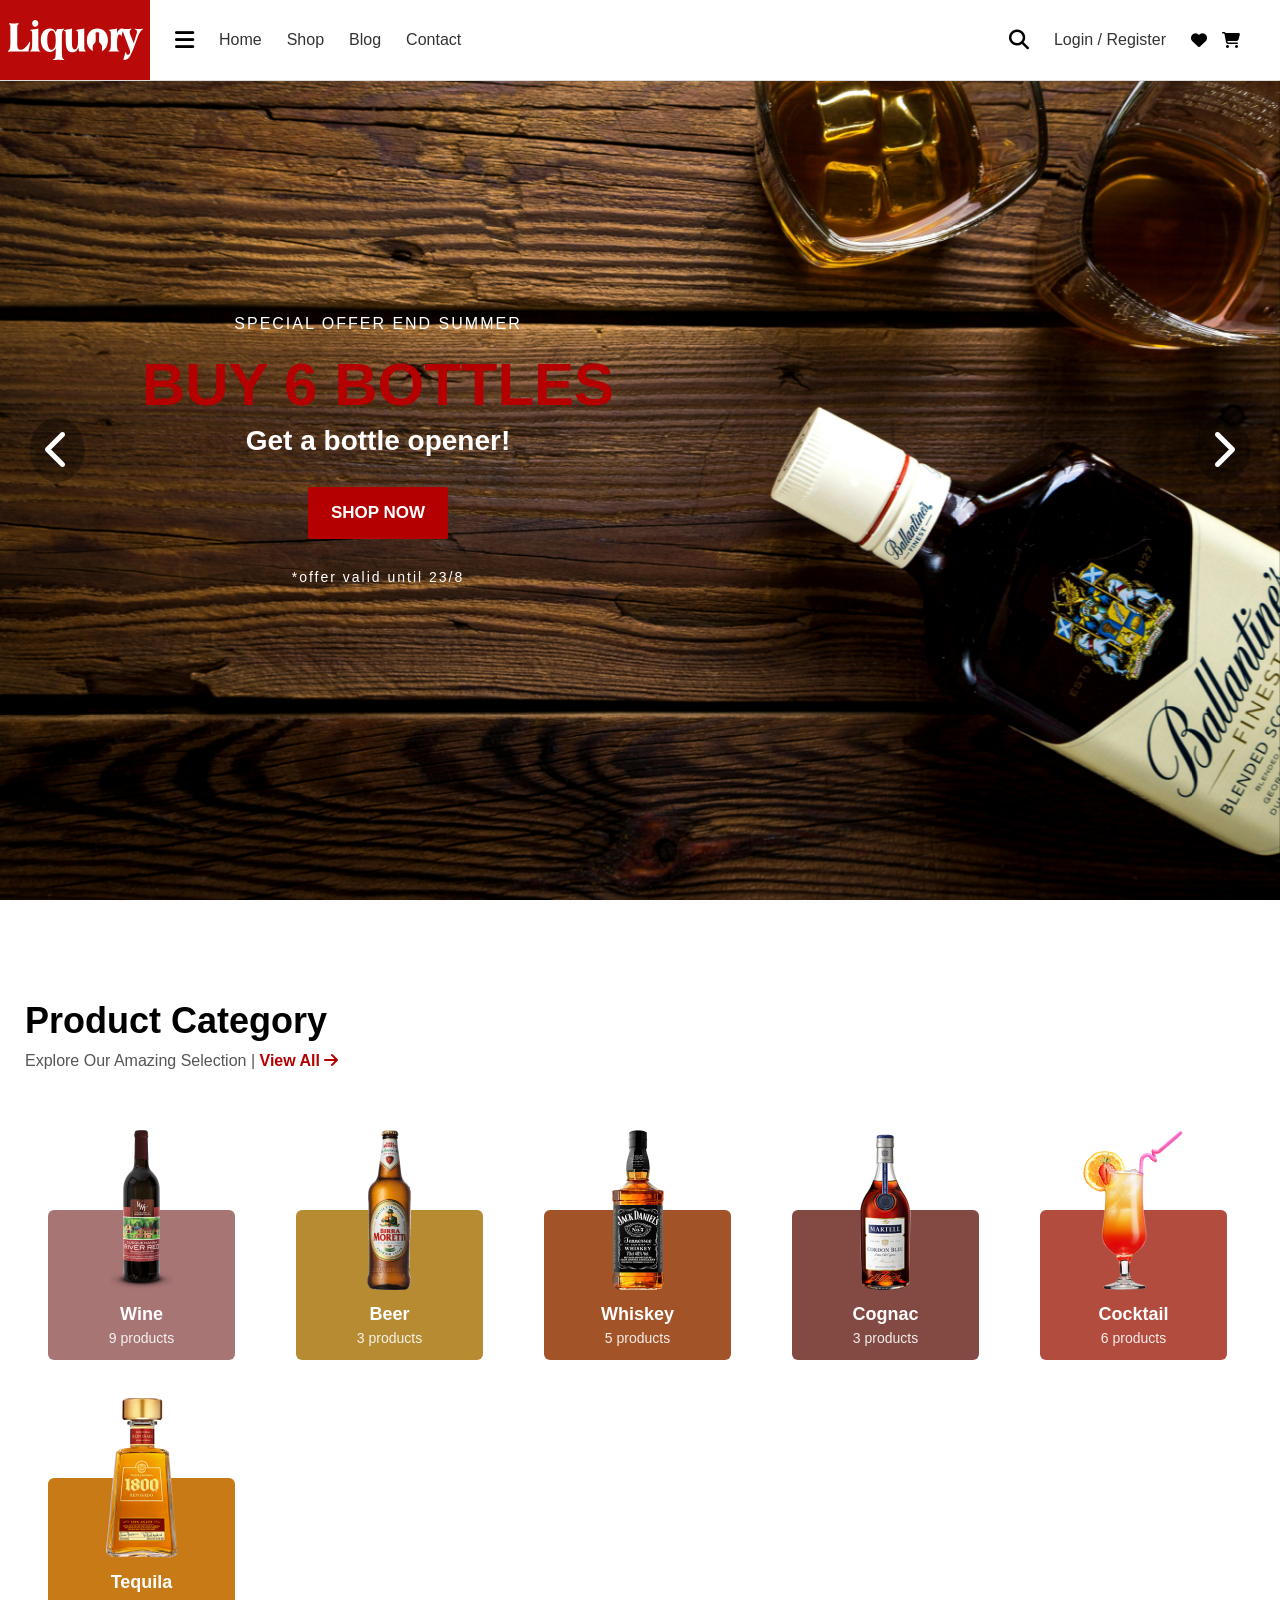
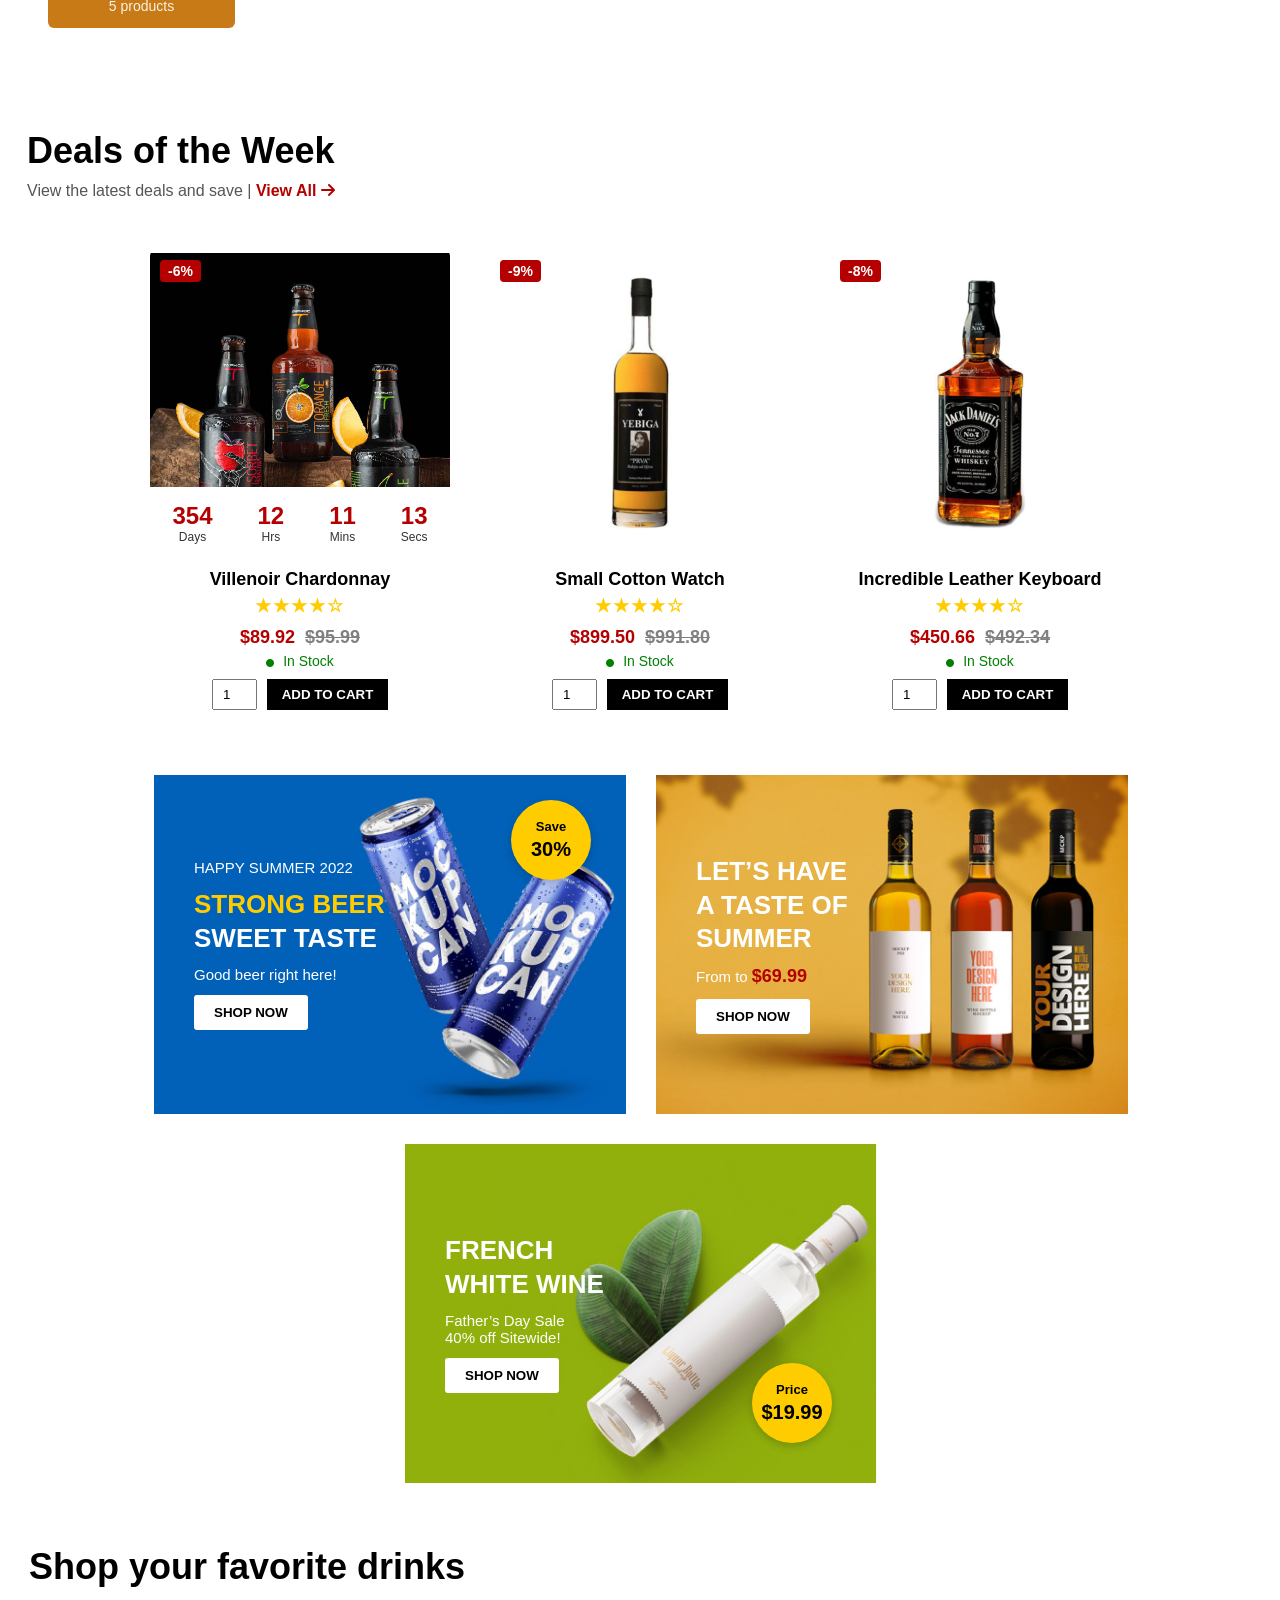
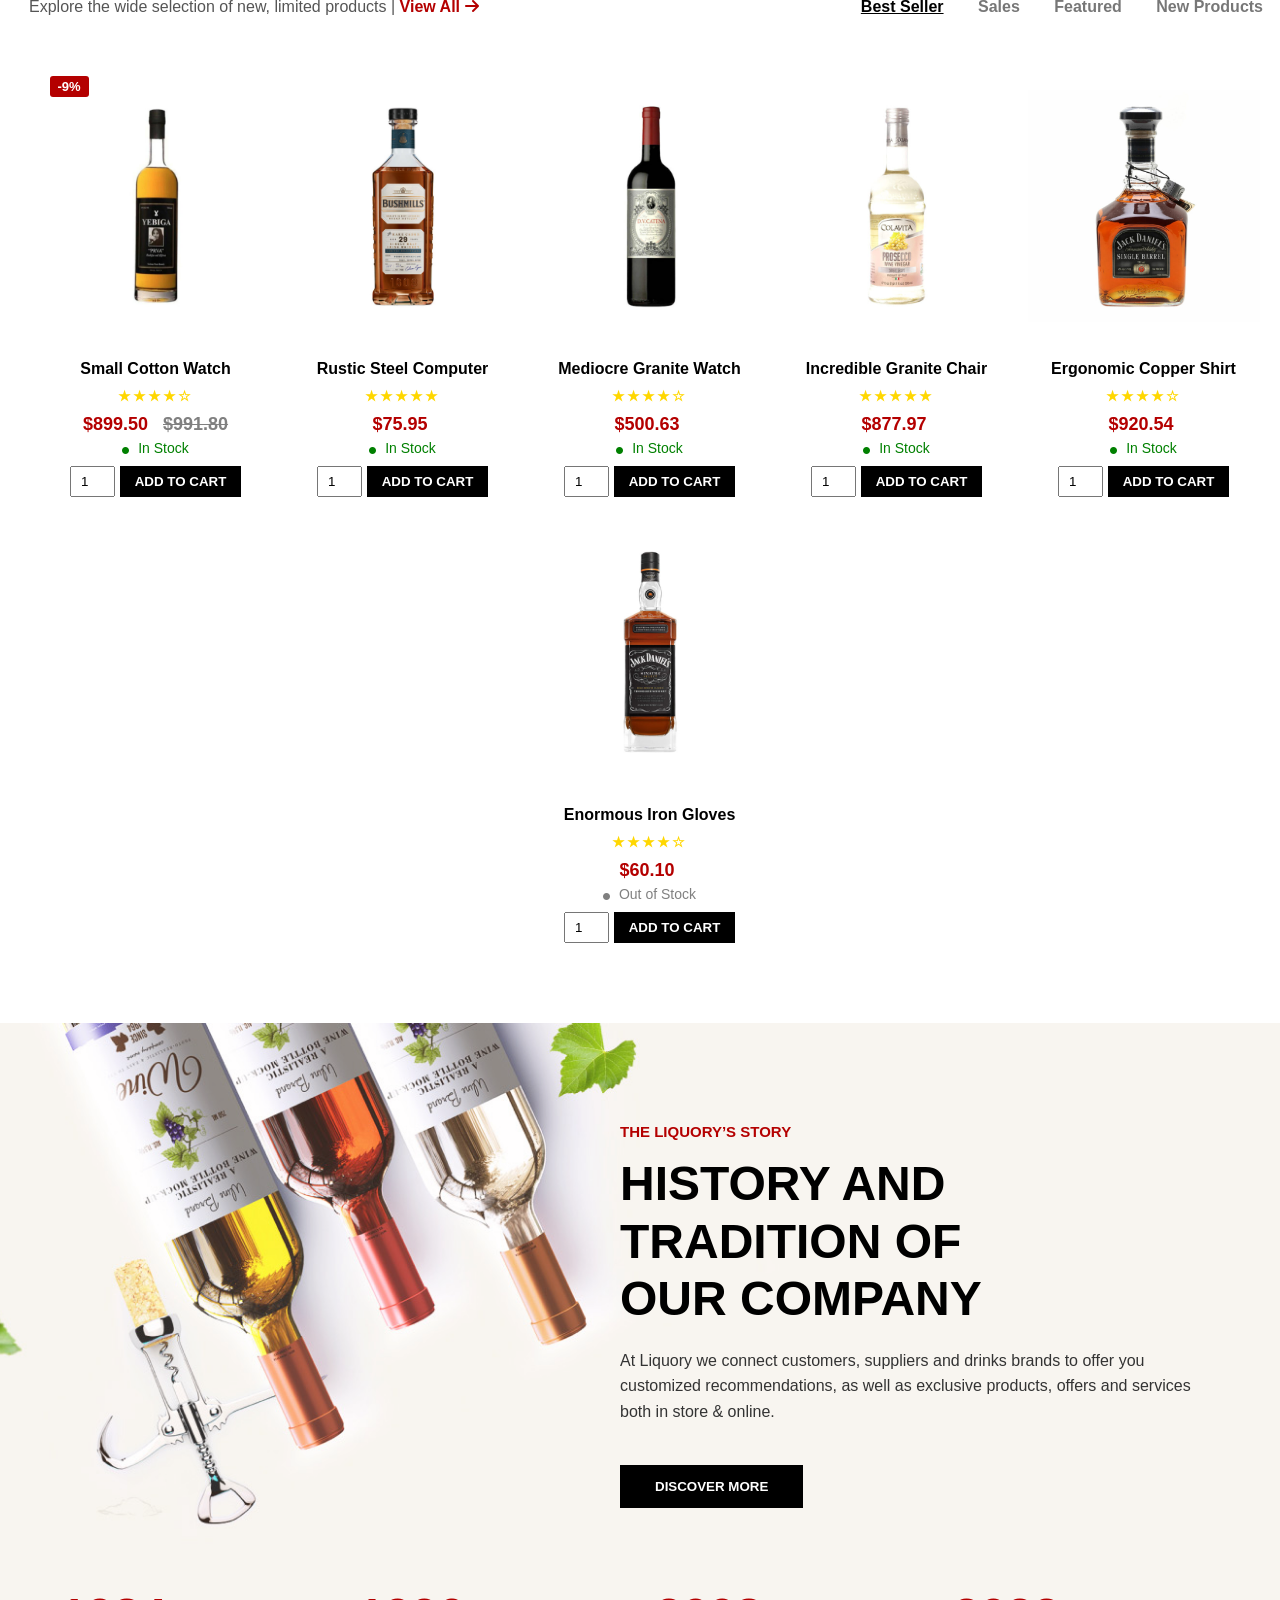
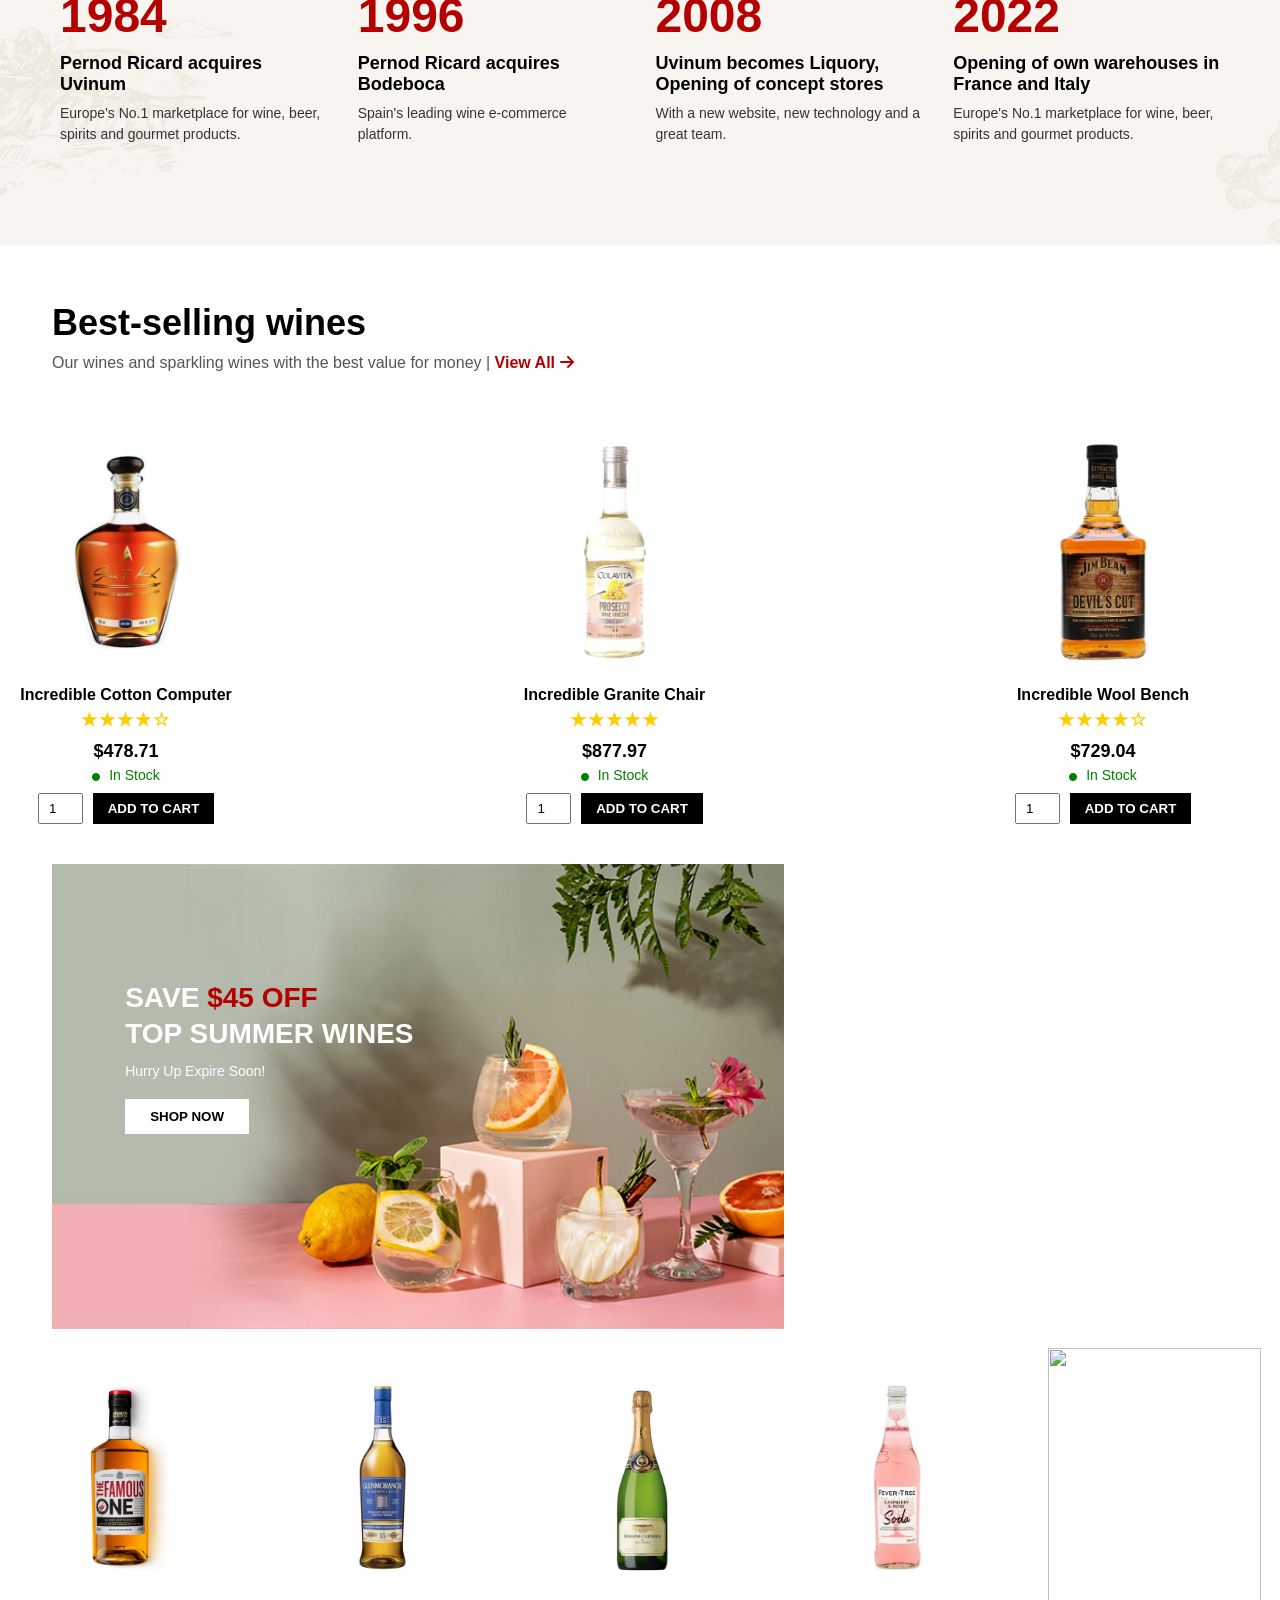
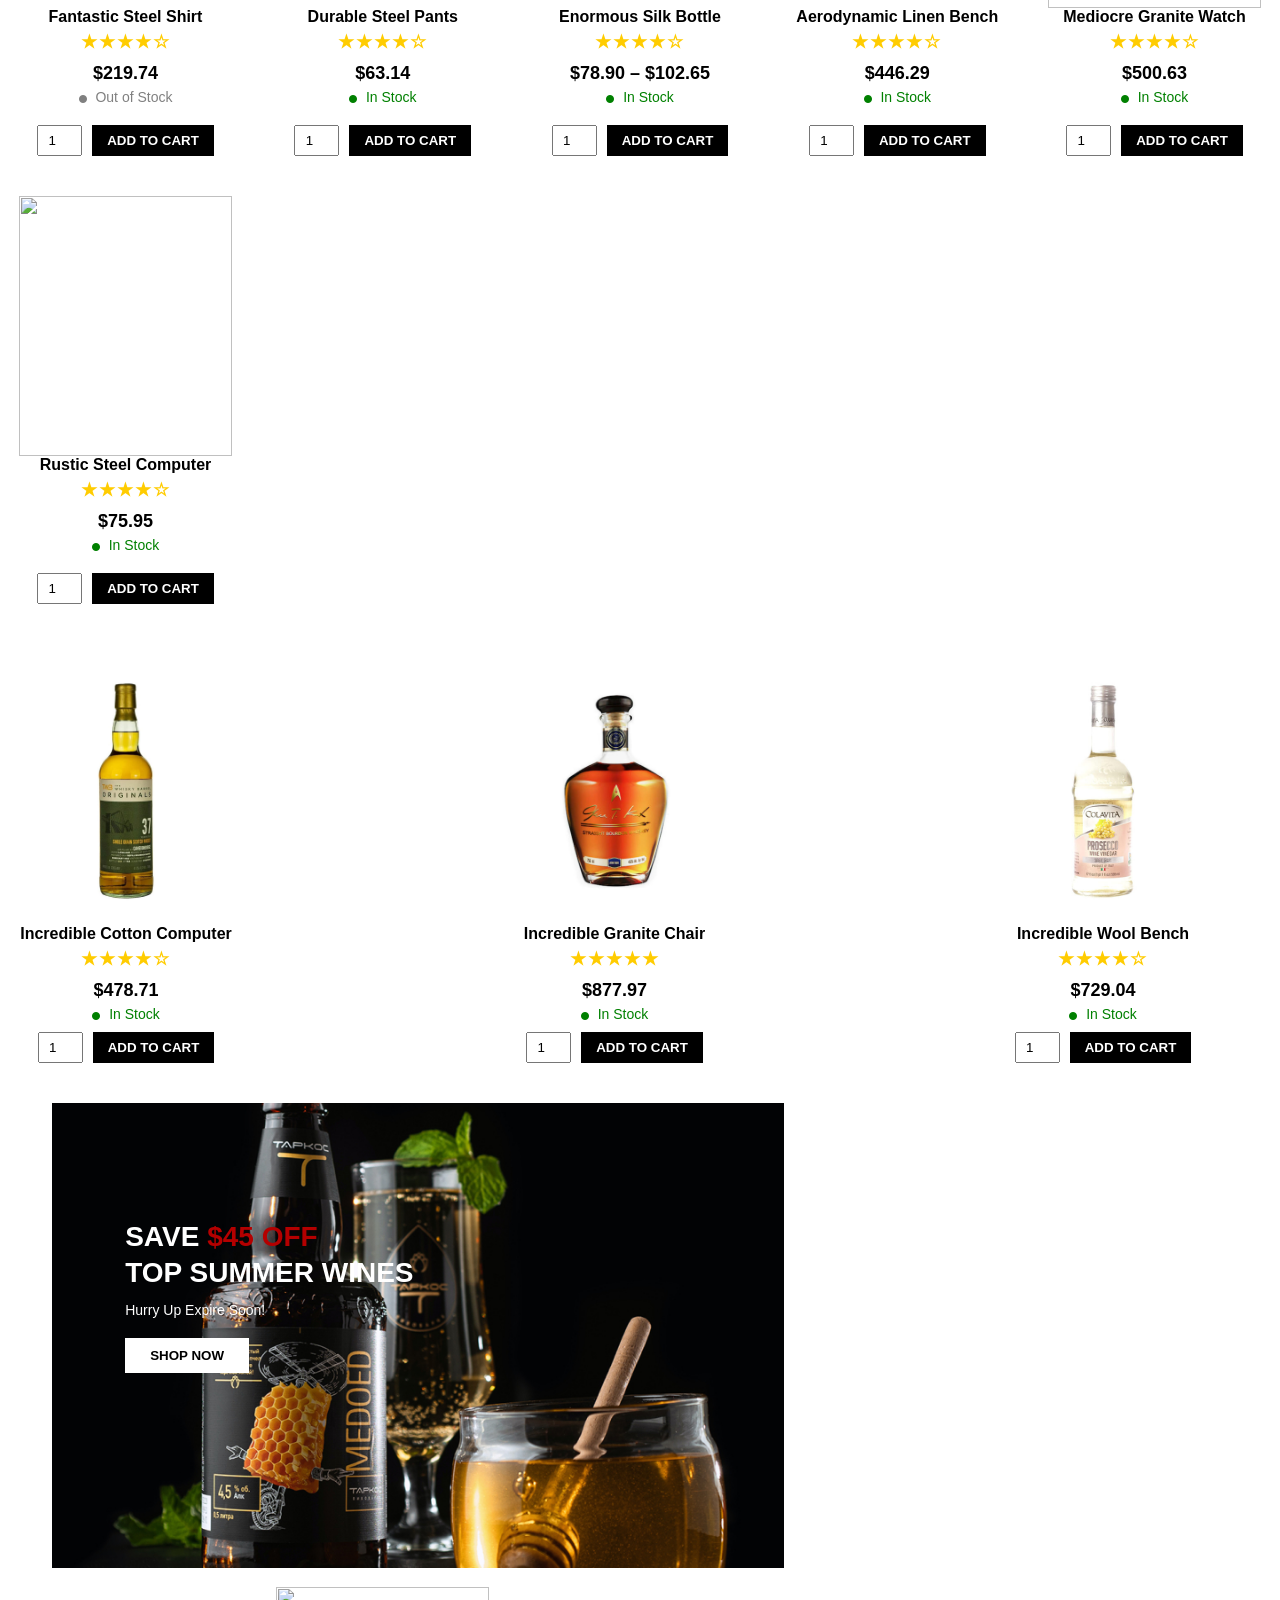
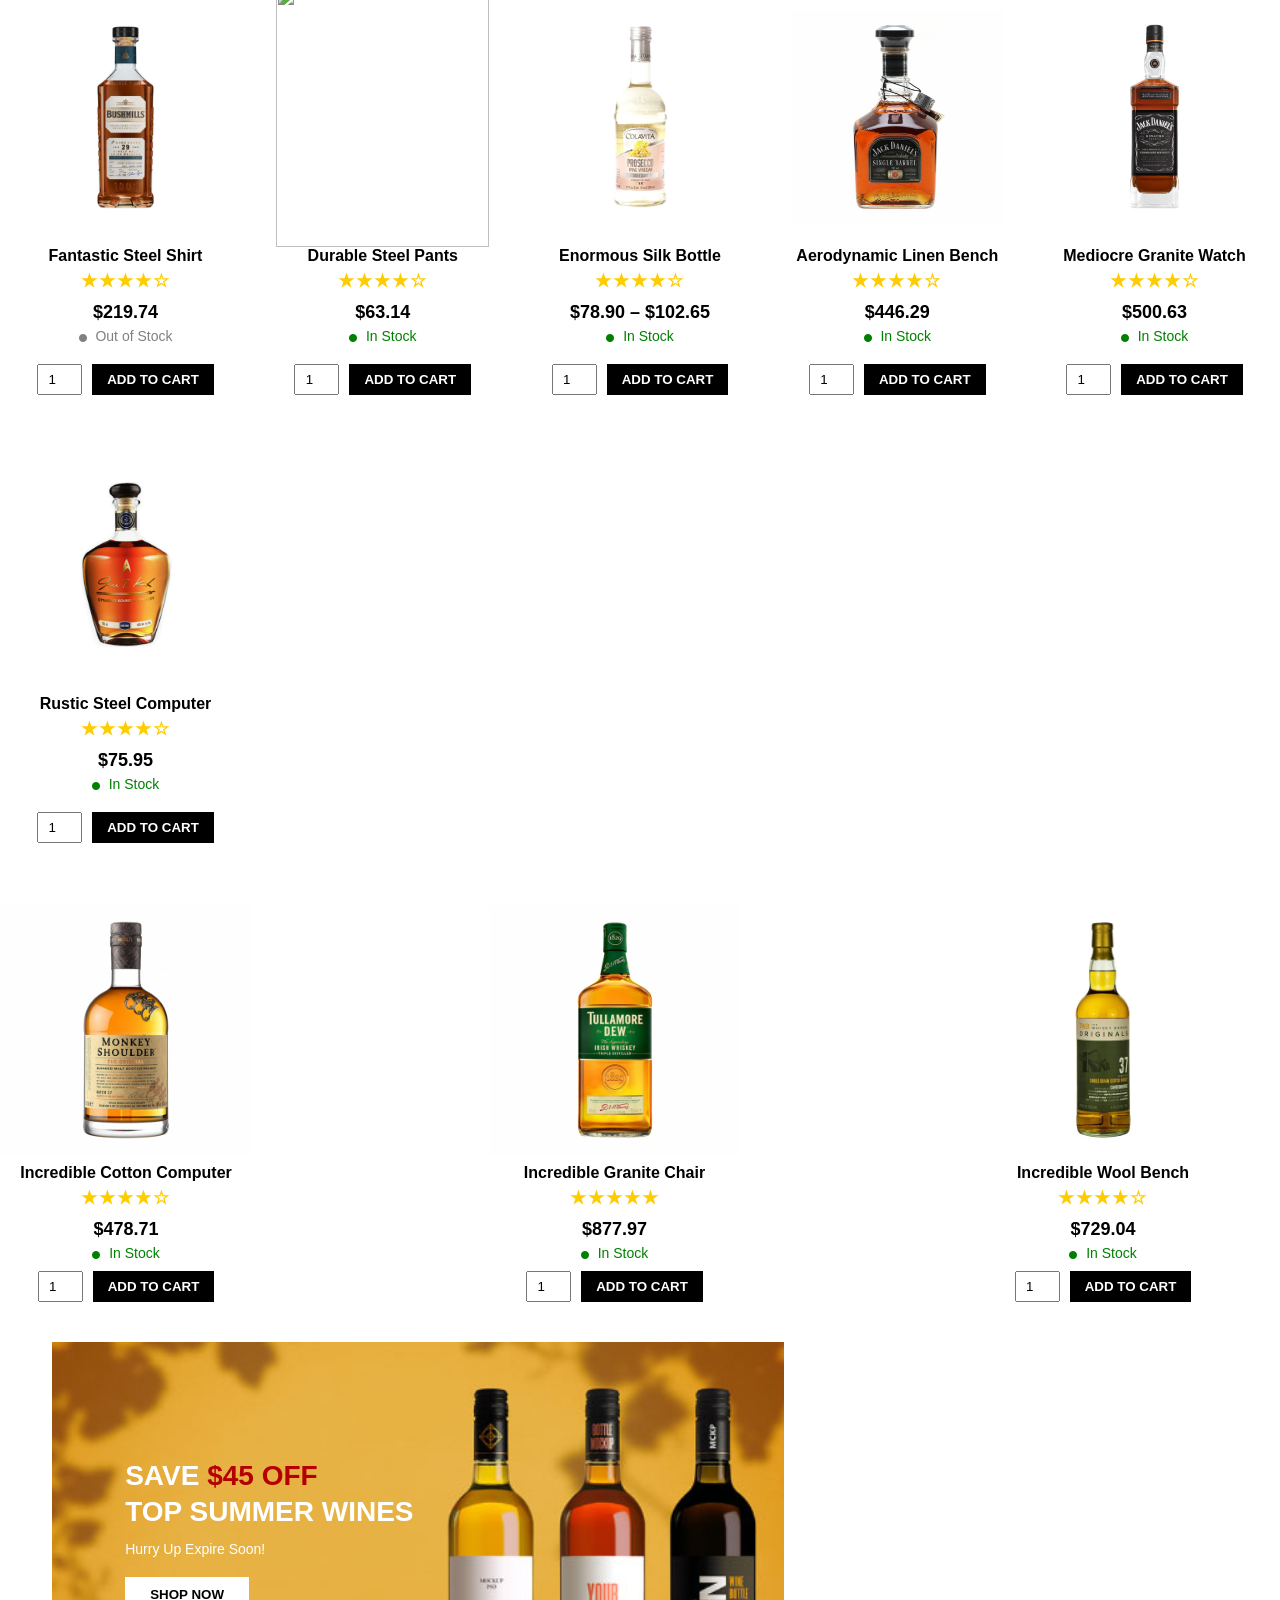
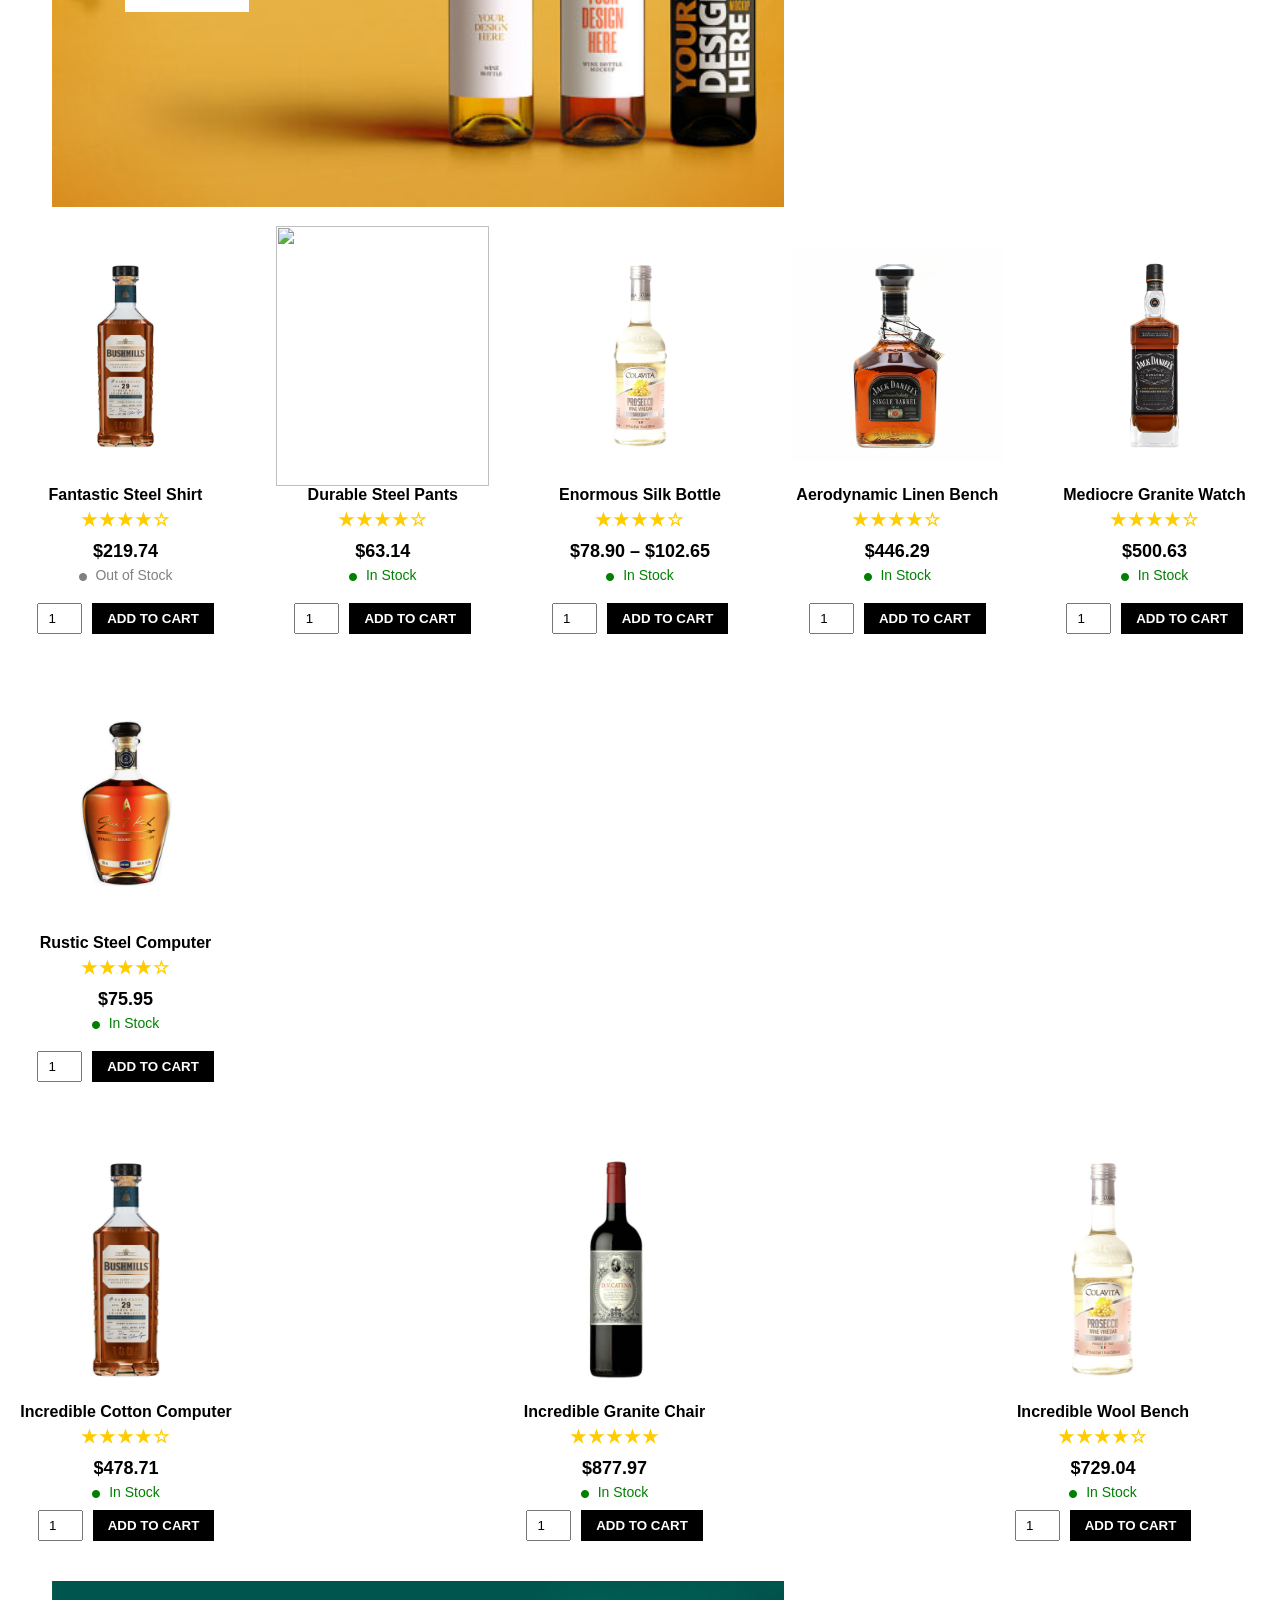
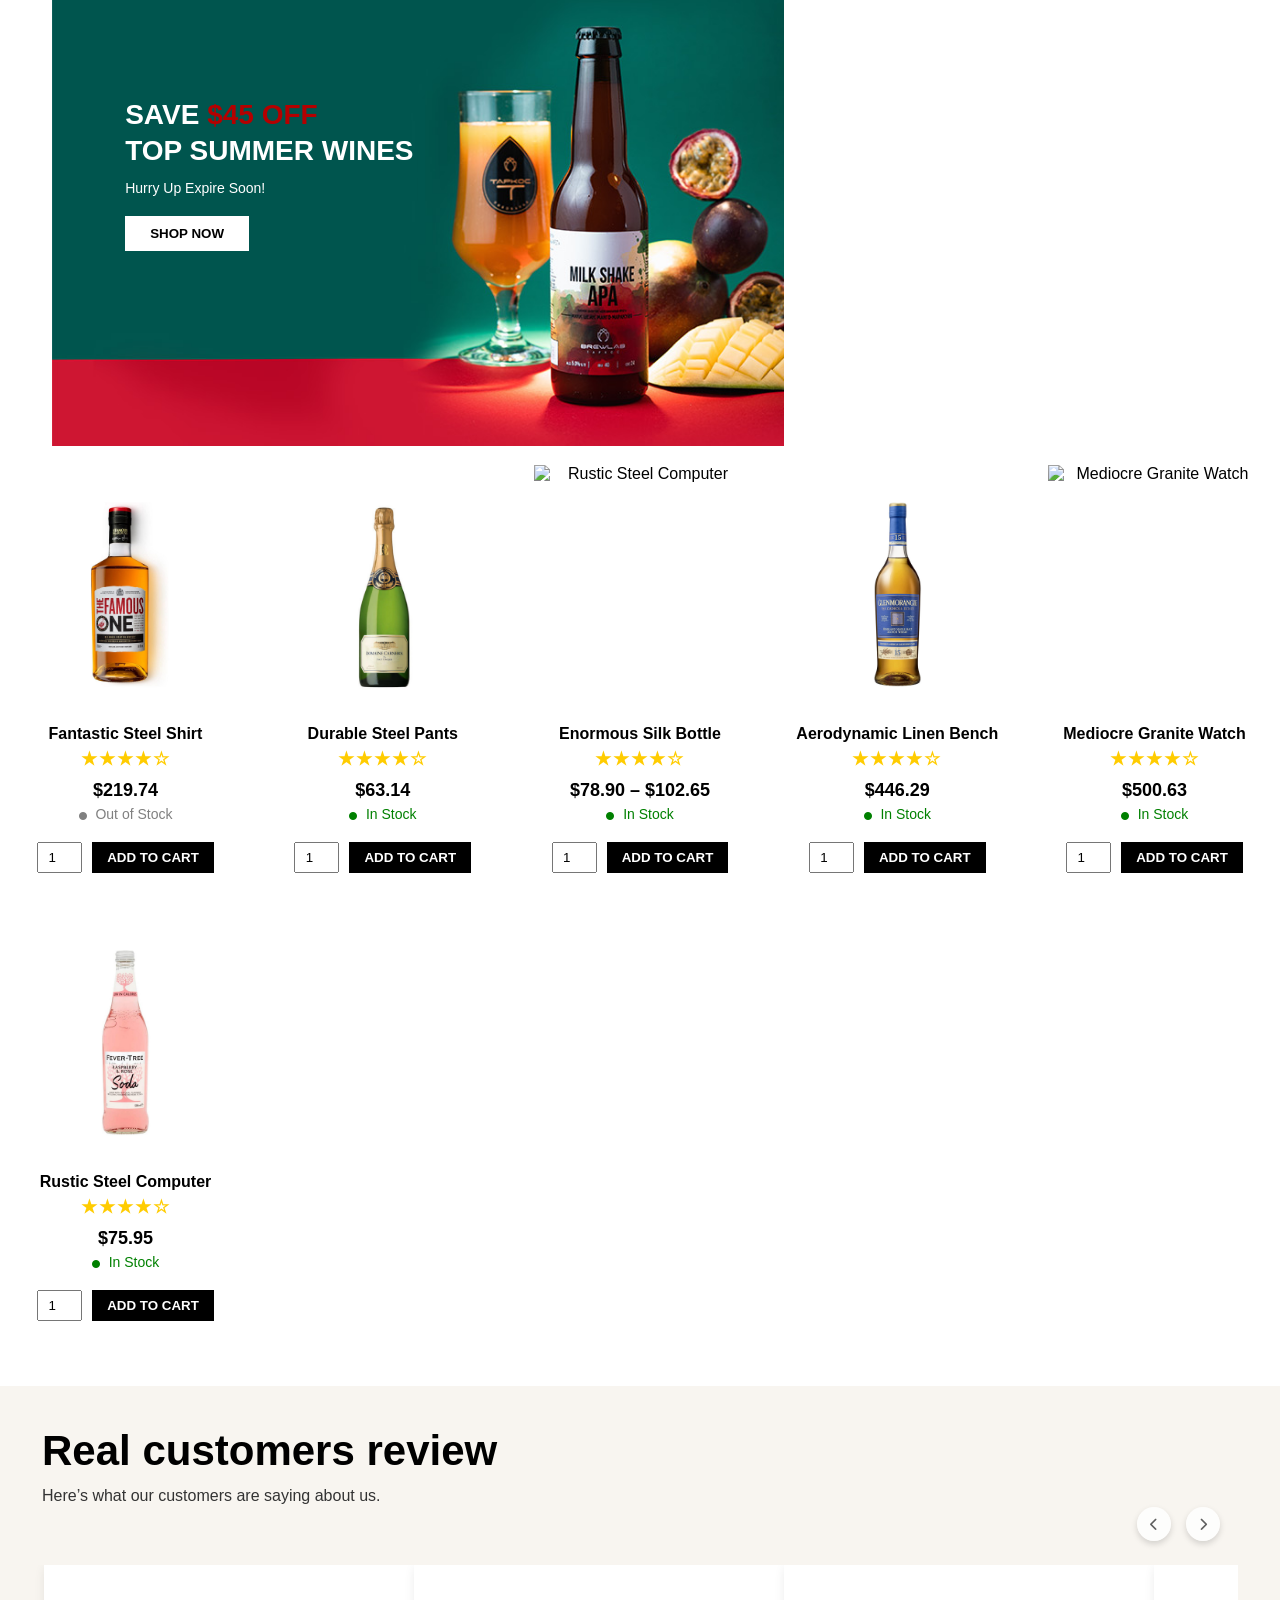
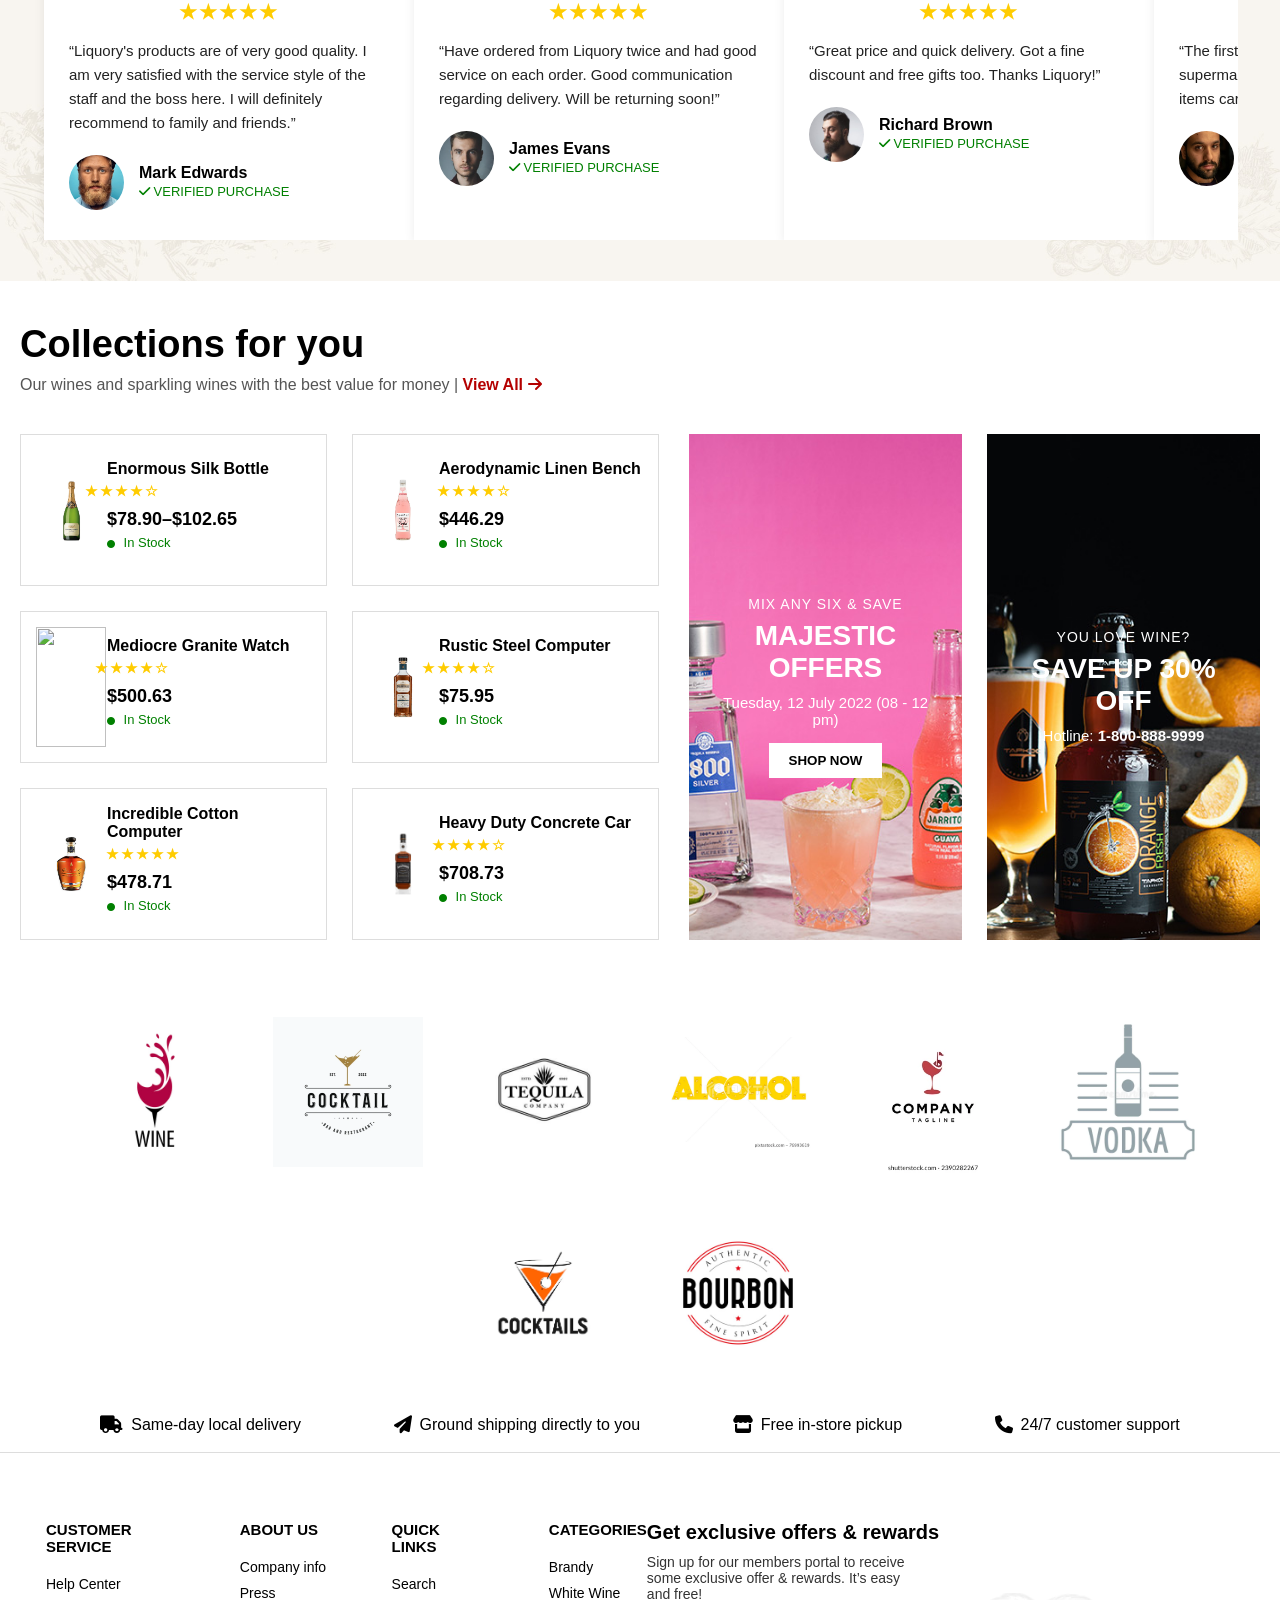
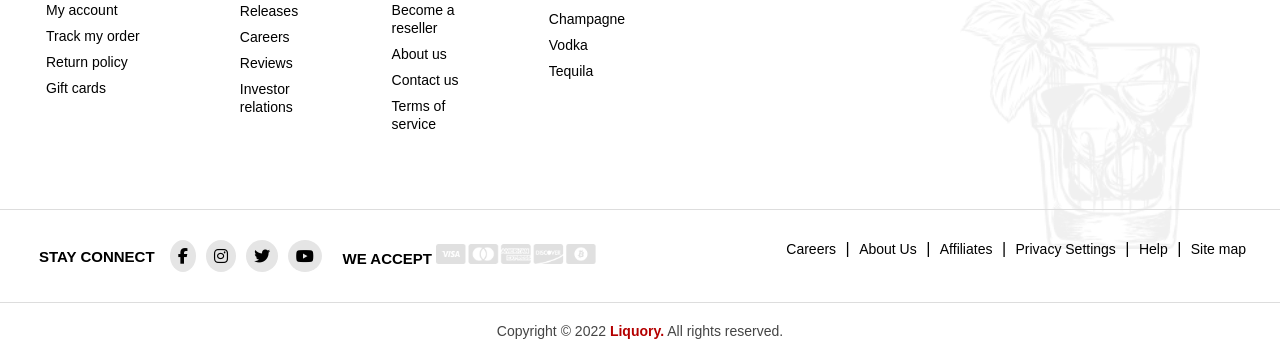
==== commit 619d5c04: "edited sidebar section" ====
--- a/FinalProject_Front/Index.html
+++ b/FinalProject_Front/Index.html
@@ -10,34 +10,65 @@
 </head>
 
 <body>
-    <!-- HEADER başlanğıcı -->
     <header>
         <nav class="navbar">
-            <!-- Sol hissə -->
             <div class="nav-left">
                 <div class="red-box">
                     <img src="./assets/img/logo-white (2).svg" alt="">
                 </div>
 
-                <div class="sidebar-icon">
+                <div class="sidebar-icon" onclick="toggleSidebar()">
                     <i class="fas fa-bars"></i>
                 </div>
+                <div id="sidebar-dropdown" class="sidebar-dropdown">
+                    <ul>
+                        <li>
+                            <a href="Wine.html">
+                                <i class="fa-solid fa-wine-glass"></i> Wine
+                            </a>
+                        </li>
+
+                        <li>
+                            <a href="Beer.html">
+                                <i class="fa-solid fa-beer-mug-empty"></i> Beer
+                            </a>
+                        </li>
+
+                        <li>
+                            <a href="Whiskey.html">
+                                <i class="fa-solid fa-whiskey-glass"></i> Whiskey
+                            </a>
+                        </li>
+
+                        <li>
+                            <a href="Cogac.html">
+                                <i class="fa-solid fa-whiskey-glass"></i> Cognac
+                            </a>
+                        </li>
+
+                        <li>
+                            <a href="Cocktail.html">
+                                <i class="fa-solid fa-martini-glass"></i> Cocktail
+                            </a>
+                        </li>
+
+                        <li>
+                            <a href="Tequila.html">
+                                <i class="fa-solid fa-bottle-droplet"></i> Tequila
+                            </a>
+                        </li>
+                    </ul>
+                </div>
+
 
                 <div class="nav-links">
                     <a href="Index.html">Home</a>
                     <a href="Shop1.html">Shop</a>
-                    <a href="Wine.html">Wine</a>
-                    <a href="Beer.html">Beer</a>
-                    <a href="Whiskey.html">Whiskey</a>
-                    <a href="Cogac.html">Cogac</a>
-                    <a href="Cocktail.html">Cocktail</a>
-                    <a href="Tequila.html">Tequila</a>
-                    <a href="#blog">Blog</a>
-                    <a href="#contact">Contact</a>
-                </div>
-            </div>
-
-            <!-- Sağ hissə -->
+                    <a href="Blog.html">Blog</a>
+                    <a href="Contact.html">Contact</a>
+                </div>
+            </div>
+
             <div class="nav-right">
                 <div class="search-icon">
                     <i class="fas fa-search"></i>
@@ -56,10 +87,14 @@
 
 
 
+
+
+
+
+
+
     <main>
-        <!-- Slayder -->
         <section id="slider" class="slider">
-            <!-- Slide 1 -->
             <div class="slide active">
                 <img src="./assets/img/Background4.jpg" alt="">
                 <div class="text-box">
@@ -71,7 +106,6 @@
                 </div>
             </div>
 
-            <!-- Slide 2 -->
             <div class="slide">
                 <img src="./assets/img/Background5.jpg" alt="">
                 <div class="text-box">
@@ -82,7 +116,6 @@
                 </div>
             </div>
 
-            <!-- Navigasiya oxları -->
             <div class="arrow left" id="prev">
                 <i class="fa-solid fa-chevron-left"></i>
             </div>
@@ -94,11 +127,6 @@
 
 
 
-
-
-
-
-        <!-- 🔹 Product Category hissəsi -->
         <section id="categories">
             <h2>Product Category</h2>
             <p class="subtitle">
@@ -177,10 +205,6 @@
 
 
 
-
-
-
-
         <section id="deals">
             <h2>Deals of the Week</h2>
             <p class="subtitle">
@@ -189,7 +213,6 @@
 
             <div class="deal-container">
 
-                <!-- 1: Timerli məhsul -->
                 <div class="deal-card">
                     <div class="discount">-6%</div>
                     <div class="deal-img">
@@ -215,7 +238,7 @@
                     </div>
                     <div class="deal-info">
                         <h3>Villenoir Chardonnay</h3>
-                            <div class="stars">★★★★☆</div>
+                        <div class="stars">★★★★☆</div>
                         <div class="price">
                             <span class="new">$89.92</span>
                             <span class="old">$95.99</span>
@@ -228,7 +251,6 @@
                     </div>
                 </div>
 
-                <!-- 2: Sadə məhsul -->
                 <div class="deal-card">
                     <div class="discount">-9%</div>
                     <div class="deal-img">
@@ -240,7 +262,7 @@
                     </div>
                     <div class="deal-info">
                         <h3>Small Cotton Watch</h3>
-                            <div class="stars">★★★★☆</div>
+                        <div class="stars">★★★★☆</div>
                         <div class="price">
                             <span class="new">$899.50</span>
                             <span class="old">$991.80</span>
@@ -253,7 +275,6 @@
                     </div>
                 </div>
 
-                <!-- 3: Sadə məhsul -->
                 <div class="deal-card">
                     <div class="discount">-8%</div>
                     <div class="deal-img">
@@ -265,7 +286,7 @@
                     </div>
                     <div class="deal-info">
                         <h3>Incredible Leather Keyboard</h3>
-                            <div class="stars">★★★★☆</div>
+                        <div class="stars">★★★★☆</div>
                         <div class="price">
                             <span class="new">$450.66</span>
                             <span class="old">$492.34</span>
@@ -280,16 +301,6 @@
 
             </div>
         </section>
-
-
-
-
-
-
-
-
-
-
 
 
 
@@ -344,11 +355,6 @@
 
             </div>
         </section>
-
-
-
-
-
 
 
 
@@ -372,7 +378,6 @@
             </div>
 
             <div class="shop-container">
-                <!-- 1️⃣ -->
                 <div class="shop-card">
                     <div class="discount">-9%</div>
                     <div class="shop-img">
@@ -397,7 +402,6 @@
                     </div>
                 </div>
 
-                <!-- 2️⃣ -->
                 <div class="shop-card">
                     <div class="shop-img">
                         <img src="./assets/img/Bushmills.jpg" alt="">
@@ -420,7 +424,6 @@
                     </div>
                 </div>
 
-                <!-- 3️⃣ -->
                 <div class="shop-card">
                     <div class="shop-img">
                         <img src="./assets/img/RedWine.jpg" alt="">
@@ -443,7 +446,6 @@
                     </div>
                 </div>
 
-                <!-- 4️⃣ -->
                 <div class="shop-card">
                     <div class="shop-img">
                         <img src="./assets/img/Prosecco.jpg" alt="">
@@ -466,7 +468,6 @@
                     </div>
                 </div>
 
-                <!-- 5️⃣ -->
                 <div class="shop-card">
                     <div class="shop-img">
                         <img src="./assets/img/JackDanielsKind.jpg" alt="">
@@ -489,7 +490,6 @@
                     </div>
                 </div>
 
-                <!-- 6️⃣ -->
                 <div class="shop-card">
                     <div class="shop-img">
                         <img src="./assets/img/JackDanielsMain.jpg" alt="">
@@ -513,9 +513,6 @@
                 </div>
             </div>
         </section>
-
-
-
 
 
 
@@ -586,7 +583,6 @@
             </div>
 
             <div class="best-container">
-                <!-- Məhsul 1 -->
                 <div class="best-card">
                     <div class="best-img">
                         <img src="./assets/img/Whiskey2.jpg" alt="">
@@ -605,7 +601,6 @@
                     </div>
                 </div>
 
-                <!-- Məhsul 2 -->
                 <div class="best-card">
                     <div class="best-img">
                         <img src="./assets/img/Prosecco.jpg" alt="">
@@ -624,7 +619,6 @@
                     </div>
                 </div>
 
-                <!-- Məhsul 3 -->
                 <div class="best-card">
                     <div class="best-img">
                         <img src="./assets/img/JimBeam.jpg" alt="">
@@ -643,7 +637,6 @@
                     </div>
                 </div>
 
-                <!-- Sağdakı banner -->
                 <div class="best-banner-1">
                     <img src="./assets/img/H5_banner_11.jpeg" alt="">
                     <div class="banner-text-1">
@@ -676,7 +669,6 @@
                     </div>
                 </div>
 
-                <!-- Product 2 -->
                 <div class="wine-card">
                     <div class="wine-img">
                         <img src="./assets/img/Glenmorangie.jpg" alt="">
@@ -695,7 +687,6 @@
                     </div>
                 </div>
 
-                <!-- Product 3 -->
                 <div class="wine-card">
                     <div class="wine-img">
                         <img src="./assets/img/DomaineCarneros.jpg" alt="">
@@ -714,7 +705,6 @@
                     </div>
                 </div>
 
-                <!-- Product 4 -->
                 <div class="wine-card">
                     <div class="wine-img">
                         <img src="./assets/img/FeverTree.jpg" alt="">
@@ -733,7 +723,6 @@
                     </div>
                 </div>
 
-                <!-- Product 5 -->
                 <div class="wine-card">
                     <div class="wine-img">
                         <img src="./assets/img/redwine.jpg" alt="">
@@ -752,7 +741,6 @@
                     </div>
                 </div>
 
-                <!-- Product 6 -->
                 <div class="wine-card">
                     <div class="wine-img">
                         <img src="./assets/img/bushmills.jpg" alt="">
@@ -778,7 +766,6 @@
 
         <section id="best-sellers">
             <div class="best-container">
-                <!-- Məhsul 1 -->
                 <div class="best-card">
                     <div class="best-img">
                         <img src="./assets/img/TheWhiskyBarrel.jpg" alt="">
@@ -797,7 +784,6 @@
                     </div>
                 </div>
 
-                <!-- Məhsul 2 -->
                 <div class="best-card">
                     <div class="best-img">
                         <img src="./assets/img/Whiskey2.jpg" alt="">
@@ -816,7 +802,6 @@
                     </div>
                 </div>
 
-                <!-- Məhsul 3 -->
                 <div class="best-card">
                     <div class="best-img">
                         <img src="./assets/img/Prosecco.jpg" alt="">
@@ -835,7 +820,6 @@
                     </div>
                 </div>
 
-                <!-- Sağdakı banner -->
                 <div class="best-banner-1">
                     <img src="./assets/img/Banner2.jpeg" alt="">
                     <div class="banner-text-1">
@@ -849,7 +833,6 @@
 
         <section id="wine-row">
             <div class="wine-row-container">
-                <!-- Product 1 -->
                 <div class="wine-card">
                     <div class="wine-img">
                         <img src="./assets/img/Bushmills.jpg" alt="">
@@ -868,7 +851,6 @@
                     </div>
                 </div>
 
-                <!-- Product 2 -->
                 <div class="wine-card">
                     <div class="wine-img">
                         <img src="./assets/img/redwine.jpg" alt="">
@@ -887,7 +869,6 @@
                     </div>
                 </div>
 
-                <!-- Product 3 -->
                 <div class="wine-card">
                     <div class="wine-img">
                         <img src="./assets/img/Prosecco.jpg" alt="">
@@ -906,7 +887,6 @@
                     </div>
                 </div>
 
-                <!-- Product 4 -->
                 <div class="wine-card">
                     <div class="wine-img">
                         <img src="./assets/img/JackDanielsKind.jpg" alt="">
@@ -925,7 +905,6 @@
                     </div>
                 </div>
 
-                <!-- Product 5 -->
                 <div class="wine-card">
                     <div class="wine-img">
                         <img src="./assets/img/JackDanielsMain.jpg" alt="">
@@ -944,7 +923,6 @@
                     </div>
                 </div>
 
-                <!-- Product 6 -->
                 <div class="wine-card">
                     <div class="wine-img">
                         <img src="./assets/img/Whiskey2.jpg" alt="">
@@ -971,7 +949,6 @@
 
         <section id="best-sellers">
             <div class="best-container">
-                <!-- Məhsul 1 -->
                 <div class="best-card">
                     <div class="best-img">
                         <img src="./assets/img/MonkeyShoulder.jpg" alt="">
@@ -990,7 +967,6 @@
                     </div>
                 </div>
 
-                <!-- Məhsul 2 -->
                 <div class="best-card">
                     <div class="best-img">
                         <img src="./assets/img/TullamoreDew.jpg" alt="">
@@ -1009,7 +985,6 @@
                     </div>
                 </div>
 
-                <!-- Məhsul 3 -->
                 <div class="best-card">
                     <div class="best-img">
                         <img src="./assets/img/TheWhiskyBarrel.jpg" alt="">
@@ -1028,7 +1003,6 @@
                     </div>
                 </div>
 
-                <!-- Sağdakı banner -->
                 <div class="best-banner-1">
                     <img src="./assets/img/Banner3.jpeg" alt="">
                     <div class="banner-text-1">
@@ -1042,7 +1016,6 @@
 
         <section id="wine-row">
             <div class="wine-row-container">
-                <!-- Product 1 -->
                 <div class="wine-card">
                     <div class="wine-img">
                         <img src="./assets/img/Bushmills.jpg" alt="">
@@ -1061,7 +1034,6 @@
                     </div>
                 </div>
 
-                <!-- Product 2 -->
                 <div class="wine-card">
                     <div class="wine-img">
                         <img src="./assets/img/redwine.jpg" alt="">
@@ -1080,7 +1052,6 @@
                     </div>
                 </div>
 
-                <!-- Product 3 -->
                 <div class="wine-card">
                     <div class="wine-img">
                         <img src="./assets/img/Prosecco.jpg" alt="">
@@ -1099,7 +1070,6 @@
                     </div>
                 </div>
 
-                <!-- Product 4 -->
                 <div class="wine-card">
                     <div class="wine-img">
                         <img src="./assets/img/JackDanielsKind.jpg" alt="">
@@ -1118,7 +1088,6 @@
                     </div>
                 </div>
 
-                <!-- Product 5 -->
                 <div class="wine-card">
                     <div class="wine-img">
                         <img src="./assets/img/JackDanielsMain.jpg" alt="">
@@ -1137,7 +1106,6 @@
                     </div>
                 </div>
 
-                <!-- Product 6 -->
                 <div class="wine-card">
                     <div class="wine-img">
                         <img src="./assets/img/Whiskey2.jpg" alt="">
@@ -1165,7 +1133,6 @@
         <section id="best-sellers">
 
             <div class="best-container">
-                <!-- Məhsul 1 -->
                 <div class="best-card">
                     <div class="best-img">
                         <img src="./assets/img/Bushmills.jpg" alt="">
@@ -1184,7 +1151,6 @@
                     </div>
                 </div>
 
-                <!-- Məhsul 2 -->
                 <div class="best-card">
                     <div class="best-img">
                         <img src="./assets/img/RedWine.jpg" alt="">
@@ -1203,7 +1169,6 @@
                     </div>
                 </div>
 
-                <!-- Məhsul 3 -->
                 <div class="best-card">
                     <div class="best-img">
                         <img src="./assets/img/Prosecco.jpg" alt="">
@@ -1222,7 +1187,6 @@
                     </div>
                 </div>
 
-                <!-- Sağdakı banner -->
                 <div class="best-banner-1">
                     <img src="./assets/img/Banner4.jpeg" alt="">
                     <div class="banner-text-1">
@@ -1237,7 +1201,6 @@
         <section id="wine-row">
             <div class="wine-row-container">
 
-                <!-- Product 1 -->
                 <div class="wine-card">
                     <div class="wine-img">
                         <img src="./assets/img/TheFamousOne.jpg" alt="">
@@ -1256,7 +1219,6 @@
                     </div>
                 </div>
 
-                <!-- Product 2 -->
                 <div class="wine-card">
                     <div class="wine-img">
                         <img src="./assets/img/DomaineCarneros.jpg" alt="">
@@ -1275,7 +1237,6 @@
                     </div>
                 </div>
 
-                <!-- Product 3 -->
                 <div class="wine-card">
                     <div class="wine-img">
                         <img src="./assets/img/bushmills.jpg" alt="Rustic Steel Computer">
@@ -1294,7 +1255,6 @@
                     </div>
                 </div>
 
-                <!-- Product 4 -->
                 <div class="wine-card">
                     <div class="wine-img">
                         <img src="./assets/img/Glenmorangie.jpg" alt="">
@@ -1313,7 +1273,6 @@
                     </div>
                 </div>
 
-                <!-- Product 5 -->
                 <div class="wine-card">
                     <div class="wine-img">
                         <img src="./assets/img/redwine.jpg" alt="Mediocre Granite Watch">
@@ -1332,7 +1291,6 @@
                     </div>
                 </div>
 
-                <!-- Product 6 -->
                 <div class="wine-card">
                     <div class="wine-img">
                         <img src="./assets/img/FeverTree.jpg" alt="">
@@ -1353,10 +1311,6 @@
 
             </div>
         </section>
-
-
-
-
 
 
 
@@ -1380,7 +1334,6 @@
 
             <div class="reviews-container">
                 <div class="reviews-wrapper">
-                    <!-- Review 1 -->
                     <div class="review">
                         <div class="stars">★★★★★</div>
                         <p>“Liquory's products are of very good quality. I am very satisfied with the service style of
@@ -1394,7 +1347,6 @@
                         </div>
                     </div>
 
-                    <!-- Review 2 -->
                     <div class="review">
                         <div class="stars">★★★★★</div>
                         <p>“Have ordered from Liquory twice and had good service on each order. Good communication
@@ -1408,7 +1360,6 @@
                         </div>
                     </div>
 
-                    <!-- Review 3 -->
                     <div class="review">
                         <div class="stars">★★★★★</div>
                         <p>“Great price and quick delivery. Got a fine discount and free gifts too. Thanks Liquory!”</p>
@@ -1421,7 +1372,6 @@
                         </div>
                     </div>
 
-                    <!-- Review 4 -->
                     <div class="review">
                         <div class="stars">★★★★★</div>
                         <p>“The first time I bought a drink from the supermarket. Very pleased with the service. All
@@ -1435,7 +1385,6 @@
                         </div>
                     </div>
 
-                    <!-- Review 5 -->
                     <div class="review">
                         <div class="stars">★★★★★</div>
                         <p>“Amazing experience every time! Fast delivery and perfect packaging. Highly recommend
@@ -1466,7 +1415,6 @@
             </div>
 
             <div class="collections-container">
-                <!-- Məhsul kartları -->
                 <div class="collections-products">
                     <div class="collection-card">
                         <img src="./assets/img/DomaineCarneros.jpg" alt="">
@@ -1529,7 +1477,6 @@
                     </div>
                 </div>
 
-                <!-- Banner hissəsi -->
                 <div class="collections-banners">
                     <div class="banner pink">
                         <img src="./assets/img/Banner6.jpeg" alt="">
@@ -1552,10 +1499,6 @@
                 </div>
             </div>
         </section>
-
-
-
-
 
 
 
@@ -1577,7 +1520,6 @@
 
 
     <footer id="footer">
-        <!-- Yuxarı info xətti -->
         <div class="footer-top">
             <div class="footer-info">
                 <i class="fa-solid fa-truck"></i>
@@ -1597,7 +1539,6 @@
             </div>
         </div>
 
-        <!-- Əsas content -->
         <div class="footer-main">
             <div class="footer-cols">
                 <div class="footer-col">
@@ -1653,7 +1594,6 @@
             </div>
         </div>
 
-        <!-- Alt xətt -->
         <div class="footer-bottom">
             <div class="footer-left">
                 <div class="social">
--- a/FinalProject_Front/assets/css/Index.css
+++ b/FinalProject_Front/assets/css/Index.css
@@ -1,4 +1,3 @@
-/* Reset */
 * {
     margin: 0;
     padding: 0;
@@ -10,7 +9,6 @@
     font-family: Arial, sans-serif;
 }
 
-/* Header və navbar */
 header {
     position: fixed;
     top: 0;
@@ -29,7 +27,6 @@
     padding: 0 40px;
 }
 
-/* Sol tərəf */
 .nav-left {
     margin-left: -40px;
     display: flex;
@@ -37,7 +34,6 @@
     gap: 25px;
 }
 
-/* Qırmızı box (logo içində) */
 .red-box {
     width: 150px;
     height: 80px;
@@ -52,13 +48,11 @@
     object-fit: contain;
 }
 
-/* Sidebar icon */
 .sidebar-icon i {
     font-size: 22px;
     cursor: pointer;
 }
 
-/* Nav linklər */
 .nav-links {
     display: flex;
     align-items: center;
@@ -76,7 +70,6 @@
     color: red;
 }
 
-/* Sağ tərəf */
 .nav-right {
     display: flex;
     align-items: center;
@@ -103,6 +96,101 @@
 section:nth-child(even) {
     background-color: #fff;
 }
+
+
+
+
+
+
+
+
+
+
+
+
+/* ---------- SIDEBAR DROPDOWN (yuxarıdan aşağı düşən) ---------- */
+.sidebar-dropdown {
+    position: absolute;
+    top: 80px;            /* navbarın altı */
+    left: 151px;          /* iconun altına uyğunlaşdırma */
+    width: 260px;
+    height: 500px;
+    background: #f8f5ee url("../img/DropdownImg.png") center bottom no-repeat;
+    border: 1px solid #ddd;
+    box-shadow: 0 8px 25px rgba(0,0,0,0.15);
+    padding: 10px 0;
+    display: none;
+    z-index: 3000;
+}
+
+/* Aktiv olanda görünür */
+.sidebar-dropdown.active {
+    display: block;
+    animation: dropdownFade 0.25s ease-out;
+}
+
+/* İç siyahı */
+.sidebar-dropdown ul {
+    margin: 0;
+    padding: 0;
+    list-style: none;
+}
+
+/* Hər item */
+.sidebar-dropdown li a {
+    display: flex;
+    align-items: center;
+    gap: 12px;
+    padding: 16px 18px;
+    font-size: 16px;
+    text-decoration: none;
+    color: #22222284;
+    font-weight: 100px;
+    transition: 0.2s;
+}
+
+/* Item hover */
+.sidebar-dropdown li a:hover {
+    color: #4d4c4c;
+}
+
+/* Kiçik ikon */
+.sidebar-dropdown .icon {
+    width: 22px;
+    opacity: 0.8;
+}
+
+/* Animasiya */
+@keyframes dropdownFade {
+    from { opacity: 0; transform: translateY(-12px); }
+    to   { opacity: 1; transform: translateY(0); }
+}
+
+
+.sidebar-dropdown a {
+    display: flex;
+    align-items: center;
+    gap: 14px;
+    padding: 12px 20px;
+    font-size: 16px;
+    text-decoration: none;
+    transition: 0.2s;
+    font-weight: 600;
+}
+
+.sidebar-dropdown a i {
+    width: 20px;
+    font-size: 18px;
+}
+
+/* .sidebar-dropdown a:hover {
+    background: #f4f4f4;
+} */
+
+/* .sidebar-dropdown a:hover i {
+    color: #b40000;
+} */
+
 
 
 
@@ -140,7 +228,6 @@
 
 
 
-/* SLIDER ümumi */
 .slider {
     position: relative;
     width: 100%;
@@ -154,7 +241,6 @@
 .slide {
     position: absolute;
     inset: 0;
-    /* top:0; right:0; bottom:0; left:0 */
     opacity: 0;
     transition: opacity 0.8s ease;
 }
@@ -164,16 +250,13 @@
     z-index: 2;
 }
 
-/* Şəkillər keyfiyyətli və tam ekran */
 .slide img {
     position: absolute;
     inset: 0;
     width: 100%;
     height: 100%;
     object-fit: cover;
-    /* ekranı doldur, dartma */
     object-position: center;
-    /* şəkil mərkəzə hizalansın */
     image-rendering: -webkit-optimize-contrast;
     image-rendering: crisp-edges;
     backface-visibility: hidden;
@@ -181,18 +264,14 @@
     display: block;
 }
 
-/* Yazı qutusu – solda, amma içi ortalı */
 .text-box {
     position: absolute;
     top: 50%;
     left: 10%;
-    /* şəkilin solunda qalsın */
     transform: translateY(-50%);
     color: #fff;
     text-align: center;
-    /* yazıların özü mərkəzdən hizalı */
     width: 500px;
-    /* blokun eni */
     max-width: 90%;
     z-index: 3;
 }
@@ -236,7 +315,6 @@
     }
 }
 
-/* Yazı stilləri */
 .line.small {
     font-size: 16px;
     letter-spacing: 2px;
@@ -274,7 +352,6 @@
     font-size: 14px;
 }
 
-/* Ox düymələri */
 .arrow {
     position: absolute;
     top: 50%;
@@ -304,31 +381,8 @@
 
 
 
-
-
-
-
-
-
-
-
-
-
-
-
-
-
-
-
-
-
-
-
-
-
 #categories {
     text-align: left;
-    /* əvvəllər center idi */
     padding: 100px 25px;
 }
 
@@ -357,7 +411,6 @@
     flex-wrap: wrap;
 }
 
-/* Hər içki kartı */
 .category-card {
     position: relative;
     margin-left: 23px;
@@ -374,7 +427,6 @@
     transform: translateY(-10px);
 }
 
-/* Arxa fon div */
 .category-bg {
     position: absolute;
     bottom: 0;
@@ -384,7 +436,6 @@
     z-index: 1;
 }
 
-/* Şəkil div */
 .category-img {
     position: relative;
     z-index: 2;
@@ -398,7 +449,6 @@
     object-fit: contain;
 } */
 
-/* Yazı div */
 .category-text {
     position: relative;
     z-index: 3;
@@ -420,7 +470,6 @@
 
 
 
-/* Arxa fon rəngləri */
 .wine .category-bg {
     background-color: #a87575;
 }
@@ -444,23 +493,6 @@
 .tequila .category-bg {
     background-color: #c77a15;
 }
-
-
-
-
-
-
-
-
-
-
-
-
-
-
-
-
-
 
 
 
@@ -489,7 +521,6 @@
     text-decoration: none;
 }
 
-/* məhsul konteyneri */
 .deal-container {
     display: flex;
     justify-content: center;
@@ -497,7 +528,6 @@
     flex-wrap: wrap;
 }
 
-/* məhsul kartı */
 .deal-card {
     width: 300px;
     border-radius: 6px;
@@ -507,7 +537,6 @@
 }
 
 
-/* endirim badge */
 .discount {
     position: absolute;
     top: 10px;
@@ -521,7 +550,6 @@
     z-index: 2;
 }
 
-/* şəkil hissəsi */
 .deal-img {
     position: relative;
     overflow: hidden;
@@ -534,7 +562,6 @@
     background-color: #fff;
 }
 
-/* hover zamanı ikonlar */
 .icons {
     position: absolute;
     top: 10px;
@@ -560,7 +587,6 @@
     opacity: 1;
 }
 
-/* timer */
 .timer {
     position: absolute;
     bottom: 0;
@@ -588,7 +614,6 @@
     color: #333;
 }
 
-/* məhsul məlumatı */
 .deal-info {
     text-align: center;
     margin-top: 10px;
@@ -630,7 +655,6 @@
     margin-right: 5px;
 }
 
-/* Add to cart */
 .cart {
     display: flex;
     justify-content: center;
@@ -662,19 +686,6 @@
 
 
 
-
-
-
-
-
-
-
-
-
-
-
-
-/* OFFERS SECTION */
 #offers {
     padding: 63px 0px;
     margin-left: 38px;
@@ -690,7 +701,6 @@
     flex-wrap: wrap;
 }
 
-/* Hər banner kartı */
 #offers .offer-card {
     position: relative;
     width: 472px;
@@ -712,14 +722,11 @@
     width: 100%;
     height: 100%;
     object-fit: cover;
-    /* şəkil konteyneri tam tutsun */
     object-position: right center;
-    /* şəkil sağ tərəfə yönəlsin */
     z-index: 1;
     transition: transform 0.4s ease;
 }
 
-/* Yazılar */
 #offers .offer-text {
     position: relative;
     z-index: 2;
@@ -764,7 +771,6 @@
     color: #fff;
 }
 
-/* Dairəvi badge (Save / Price) */
 #offers .circle {
     position: absolute;
     border-radius: 50%;
@@ -789,7 +795,6 @@
     margin-top: 4px;
 }
 
-/* Dairələrin yerləri */
 #offers .beer .circle {
     top: 25px;
     right: 35px;
@@ -802,25 +807,8 @@
 
 #offers .offer-card:hover img {
     transform: translateX(10px);
-    /* şəkil azca sağa sürüşür */
     transition: transform 0.5s ease;
 }
-
-
-
-
-
-
-
-
-
-
-
-
-
-
-
-
 
 
 
@@ -877,7 +865,6 @@
     gap: 15px;
 }
 
-/* Product Card */
 #shop .shop-card {
     width: 232px;
     position: relative;
@@ -889,7 +876,6 @@
     transform: translateY(-5px);
 }
 
-/* Discount badge */
 #shop .discount {
     position: absolute;
     top: 10px;
@@ -903,14 +889,12 @@
     z-index: 2;
 }
 
-/* Image */
 #shop .shop-img img {
     width: 100%;
     height: 280px;
     object-fit: contain;
 }
 
-/* Info */
 #shop .shop-info h3 {
     font-size: 16px;
     font-weight: 600;
@@ -952,7 +936,6 @@
     margin-right: 5px;
 }
 
-/* Add to cart */
 #shop .cart {
     display: flex;
     justify-content: center;
@@ -988,7 +971,6 @@
 
 
 
-/* Hover ikonları (shop bölməsi üçün) */
 #shop .shop-icons {
     position: absolute;
     top: 10px;
@@ -1018,31 +1000,10 @@
     color: #fff;
 }
 
-/* Hover zamanı ikonlar görünsün */
 #shop .shop-card:hover .shop-icons {
     opacity: 1;
     transform: translateY(0);
 }
-
-
-
-
-
-
-
-
-
-
-
-
-
-
-
-
-
-
-
-
 
 
 
@@ -1057,7 +1018,6 @@
     background-color: #f8f6f4;
 }
 
-/* 🔹 Arxadakı şəkil */
 .history-bg {
     position: absolute;
     top: 0;
@@ -1065,7 +1025,6 @@
     width: 100%;
     height: 100%;
     z-index: 1;
-    /* şəkil arxadadır */
 }
 
 .history-bg img {
@@ -1073,18 +1032,14 @@
     height: 100%;
     object-fit: cover;
     opacity: 0.9;
-    /* azca şəffaf */
-}
-
-/* 🔹 Yazılar və illər (şəklin *üstündə*) */
+}
+
 .history-content {
     position: relative;
     z-index: 3;
-    /* şəkilin *üstündə* görünür */
     color: #000;
 }
 
-/* Yazı hissəsi */
 .text-side {
     max-width: 600px;
     margin-left: auto;
@@ -1126,7 +1081,6 @@
     background-color: #b40000;
 }
 
-/* Alt illər */
 .timeline {
     display: flex;
     justify-content: space-between;
@@ -1163,20 +1117,6 @@
 
 
 
-
-
-
-
-
-
-
-
-
-
-
-
-
-
 #best-sellers {
     padding: 57px 52px;
     background-color: #fff;
@@ -1200,7 +1140,6 @@
     font-weight: 600;
 }
 
-/* konteyner */
 .best-container {
     display: flex;
     justify-content: space-between;
@@ -1209,7 +1148,6 @@
     align-items: flex-start;
 }
 
-/* Məhsul kartı */
 .best-card {
     margin-left: -51px;
     width: 250px;
@@ -1217,7 +1155,6 @@
     transition: 0.3s;
 }
 
-/* şəkil və hover ikonları */
 .best-img {
     position: relative;
     overflow: hidden;
@@ -1234,7 +1171,6 @@
     transform: scale(1.05);
 }
 
-/* Hover zamanı ikonlar */
 .product-icons {
     position: absolute;
     top: 10px;
@@ -1268,7 +1204,6 @@
     color: #fff;
 }
 
-/* Ulduzlar */
 .stars {
     font-size: 18px;
     color: #ffcc00;
@@ -1278,7 +1213,6 @@
     font-weight: bold;
 }
 
-/* Qiymət və stok */
 .price {
     color: #b40000;
     font-weight: bold;
@@ -1297,7 +1231,6 @@
     margin-right: 5px;
 }
 
-/* Cart düyməsi */
 .cart {
     display: flex;
     justify-content: center;
@@ -1388,39 +1321,6 @@
 
 
 
-
-
-
-
-
-
-
-
-
-
-
-
-
-
-
-
-
-
-
-
-
-
-
-
-
-
-
-
-
-
-
-
-
 #wine-row {
     padding: 0 19px;
     background-color: #fff;
@@ -1434,7 +1334,6 @@
     align-items: flex-start;
 }
 
-/* Kart ümumi */
 .wine-card {
     display: flex;
     flex-direction: column;
@@ -1444,7 +1343,6 @@
     transition: 0.3s ease;
 }
 
-/* Şəkil konteyneri */
 .wine-img {
     width: 100%;
     height: 260px;
@@ -1455,7 +1353,6 @@
     overflow: hidden;
 }
 
-/* Şəkil özü */
 .wine-img img {
     width: 100%;
     height: 100%;
@@ -1463,12 +1360,10 @@
     transition: transform 0.4s ease;
 }
 
-/* Hover zamanı yalnız şəkil böyüsün */
 .wine-card:hover .wine-img img {
     transform: scale(1.05);
 }
 
-/* Ulduzlar */
 .stars {
     font-size: 18px;
     color: #ffcc00;
@@ -1476,7 +1371,6 @@
     margin: 5px 0 10px;
 }
 
-/* Qiymət */
 .price {
     color: #000;
     font-weight: bold;
@@ -1484,7 +1378,6 @@
     margin-bottom: 5px;
 }
 
-/* Stok vəziyyəti */
 .stock {
     color: green;
     font-size: 14px;
@@ -1500,7 +1393,6 @@
     margin-right: 5px;
 }
 
-/* Düymələr */
 .cart {
     display: flex;
     justify-content: center;
@@ -1535,7 +1427,6 @@
     background-color: #b40000;
 }
 
-/* Hover iconları */
 .wine-icons {
     position: absolute;
     top: 10px;
@@ -1545,7 +1436,6 @@
     gap: 10px;
     opacity: 0;
     transform: translateY(-20px);
-    /* əvvəl yuxarıda başlasın */
     transition: opacity 0.4s ease, transform 0.4s ease;
 }
 
@@ -1575,32 +1465,12 @@
 
 
 
-
-
-
-
-
-
-
-
-
-
-
-
-
-
-
-
-
-
-
 #reviews {
     position: relative;
     margin-top: 65px;
     background: url('../img/Background2.jpg') center/cover no-repeat;
     color: #000;
     padding: 41px 42px;
-    /* daha balanslı sağ-sol boşluq */
     overflow: hidden;
 }
 
@@ -1621,7 +1491,6 @@
     margin-top: 12px;
 }
 
-/* Wrapper və container hizalanması */
 .reviews-container {
     position: relative;
     overflow: hidden;
@@ -1634,10 +1503,8 @@
     transition: transform 0.6s ease;
     cursor: grab;
     padding: 0 40px;
-    /* sağ və soldan boşluq */
-}
-
-/* Kartın görünüşü */
+}
+
 .review {
     width: 370px;
     flex-shrink: 0;
@@ -1684,7 +1551,6 @@
     color: green;
 }
 
-/* Navigasiya düymələri */
 .nav-btns {
     position: absolute;
     top: 28%;
@@ -1726,27 +1592,6 @@
 
 
 
-
-
-
-
-
-
-
-
-
-
-
-
-
-
-
-
-
-
-
-
-
 #collections {
     padding: 42px 20px;
     background-color: #fff;
@@ -1779,7 +1624,6 @@
     gap: 30px;
 }
 
-/* Sol tərəfdə məhsullar */
 .collections-products {
     display: grid;
     grid-template-columns: repeat(2, 1fr);
@@ -1825,11 +1669,9 @@
     color: green;
 }
 
-/* Sağdakı bannerlər */
 .collections-banners {
     display: flex;
     flex-direction: row;
-    /* yan-yana */
     justify-content: space-between;
     align-items: stretch;
     gap: 25px;
@@ -1840,7 +1682,6 @@
     position: relative;
     overflow: hidden;
     width: 50%;
-    /* yan-yana paylaşsınlar */
 }
 
 .banner img {
@@ -1893,18 +1734,6 @@
 
 
 
-
-
-
-
-
-
-
-
-
-
-
-
 #brand-logos {
     background-color: #fff;
     padding: 30px 0;
@@ -1930,7 +1759,6 @@
     cursor: pointer;
 }
 
-/* Hover effekti: biri qalır, digərləri solğunlaşır */
 .brand-container:hover img {
     opacity: 0.3;
 }
@@ -1944,46 +1772,25 @@
 
 
 
-
-
-
-
-
-
-
-
-
-
-
-
-
 #footer {
     position: relative;
     background-color: #fff;
-    /* arxa fon tam ağ */
     color: #000;
     font-family: "Poppins", sans-serif;
     overflow: hidden;
 }
 
-/* Sağdakı dekorativ şəkil */
 .footer-side-image {
     position: absolute;
     right: 80px;
-    /* sağdan məsafə */
     bottom: 110px;
-    /* aşağıdan məsafə */
     width: 240px;
-    /* şəkil ölçüsü */
     height: auto;
     opacity: 0.6;
-    /* şəffaflıq */
     pointer-events: none;
-    /* kliklənməsin */
     z-index: 1;
 }
 
-/* Məzmunun üstə gəlməsi üçün */
 .footer-main,
 .footer-bottom {
     position: relative;
@@ -1992,7 +1799,6 @@
 
 
 
-/* yuxarı info */
 .footer-top {
     display: flex;
     justify-content: space-around;
@@ -2011,7 +1817,6 @@
     font-size: 18px;
 }
 
-/* əsas hissə */
 .footer-main {
     display: flex;
     justify-content: space-between;
@@ -2050,7 +1855,6 @@
     color: #b40000;
 }
 
-/* offers sağda */
 .footer-offer {
     margin-right: 90px;
     position: relative;
@@ -2077,7 +1881,6 @@
     opacity: 0.15;
 }
 
-/* alt xətt */
 .footer-bottom {
     display: flex;
     justify-content: space-between;
@@ -2091,21 +1894,18 @@
     display: flex;
     align-items: center;
     gap: 21px;
-    /* Stay Connect və We Accept arası məsafə */
 }
 
 .footer-left .social {
     display: flex;
     align-items: center;
     gap: 15px;
-    /* “STAY CONNECT” və ikonlar arası məsafə */
 }
 
 .footer-left .title {
     font-weight: 700;
     font-size: 15px;
     margin-bottom: 0;
-    /* alt boşluq qalmasın */
 }
 
 .social-icons {
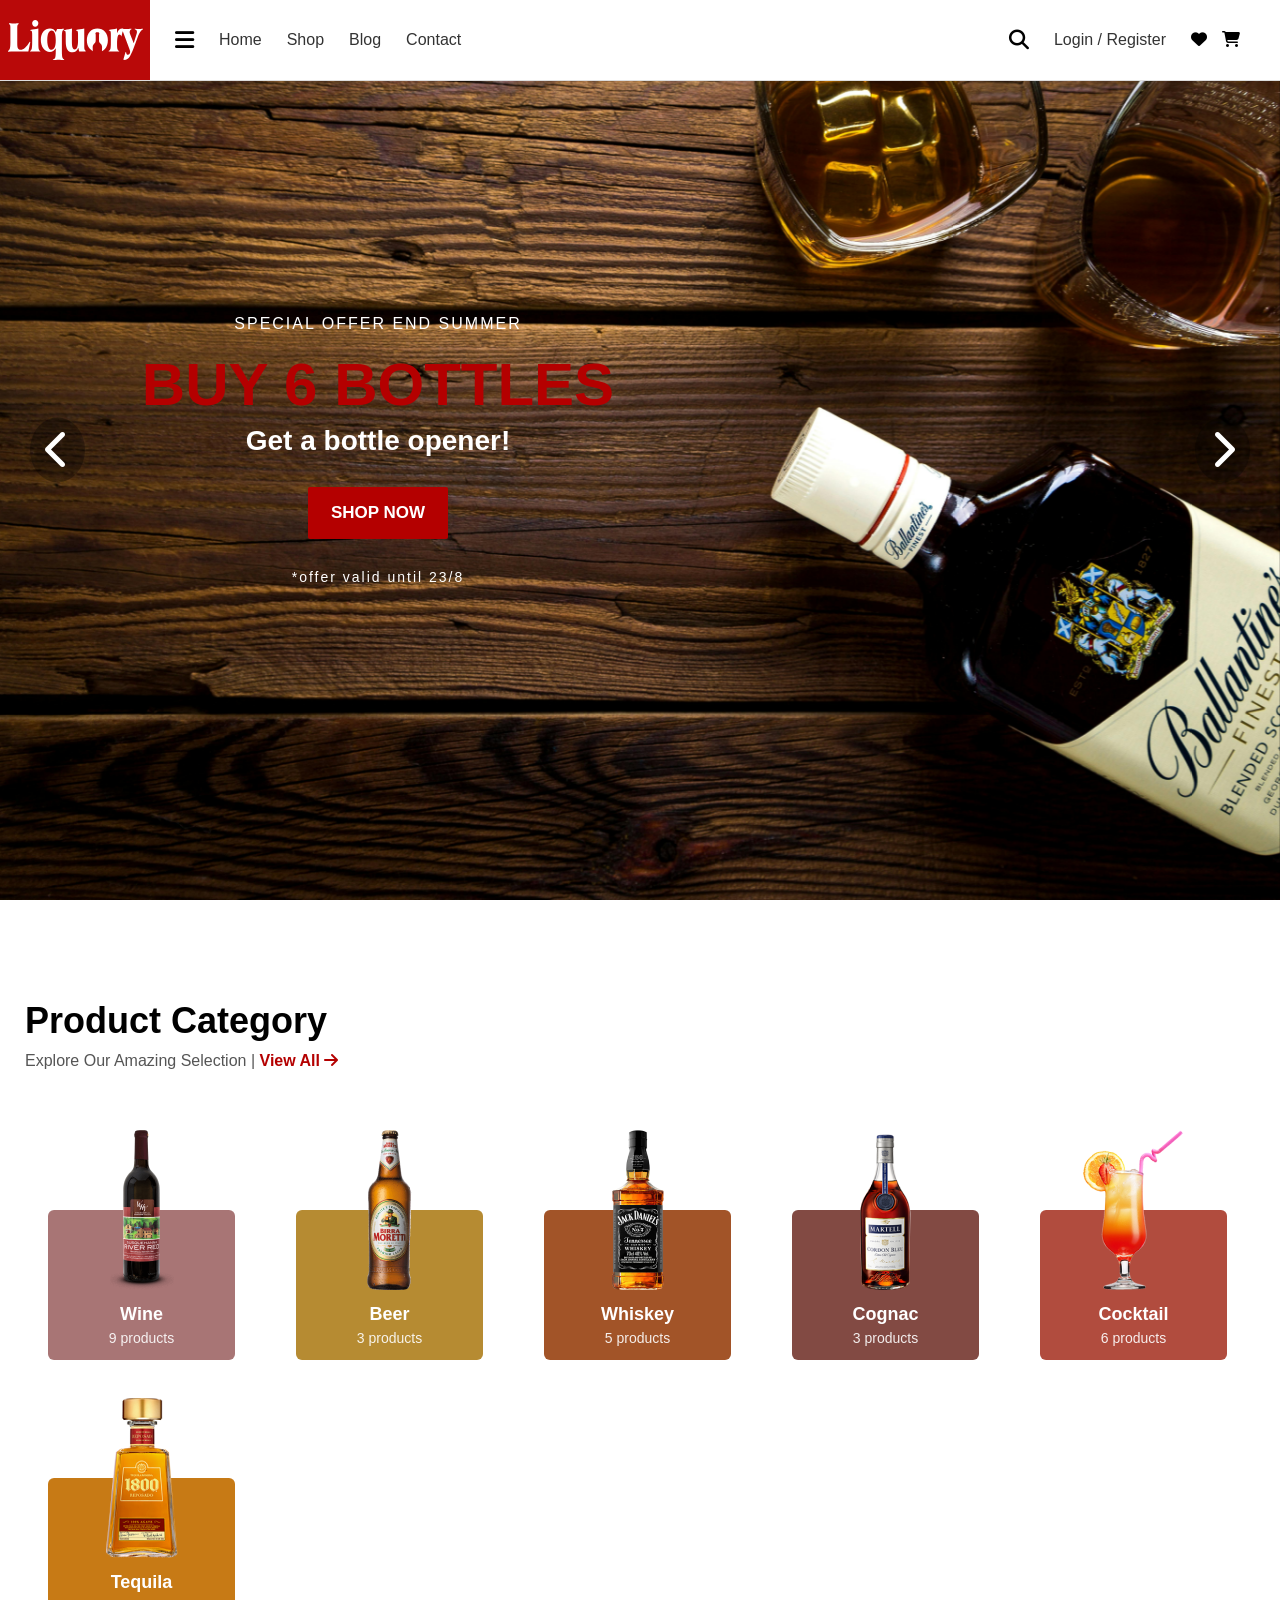
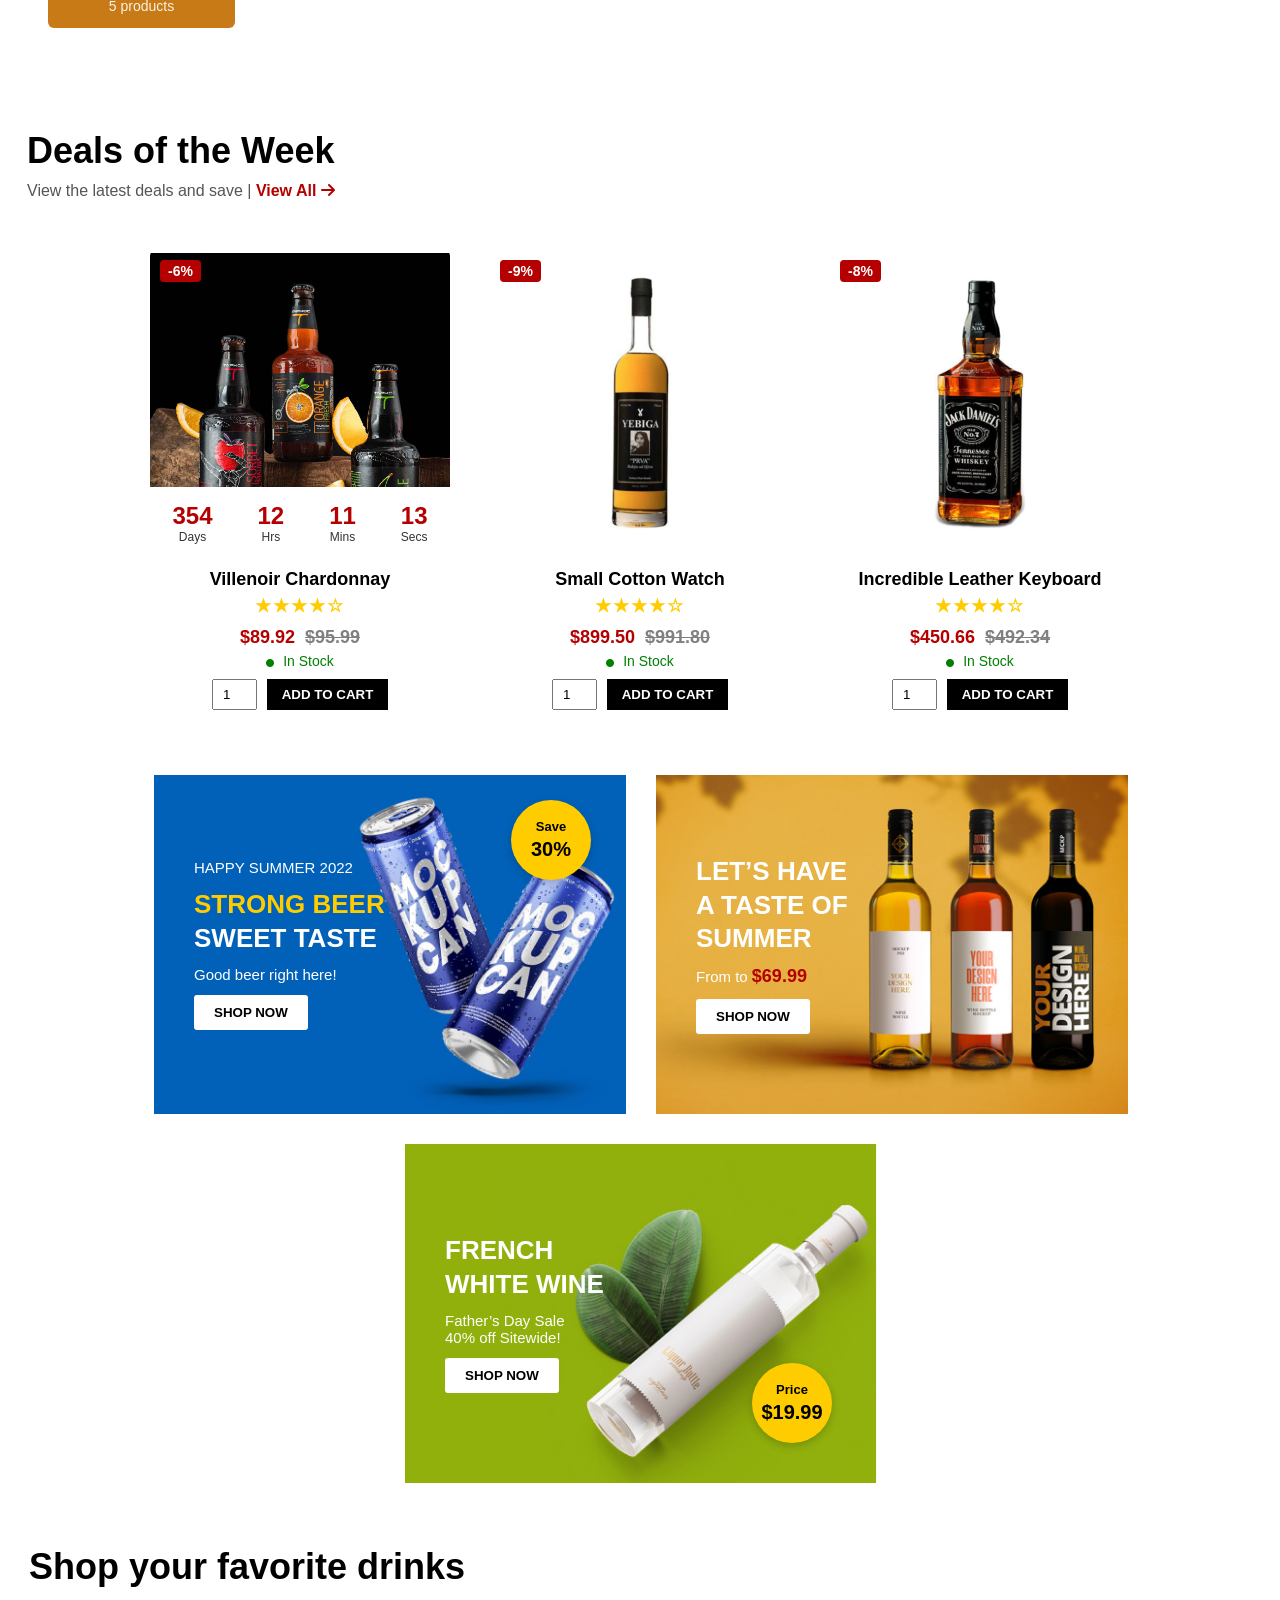
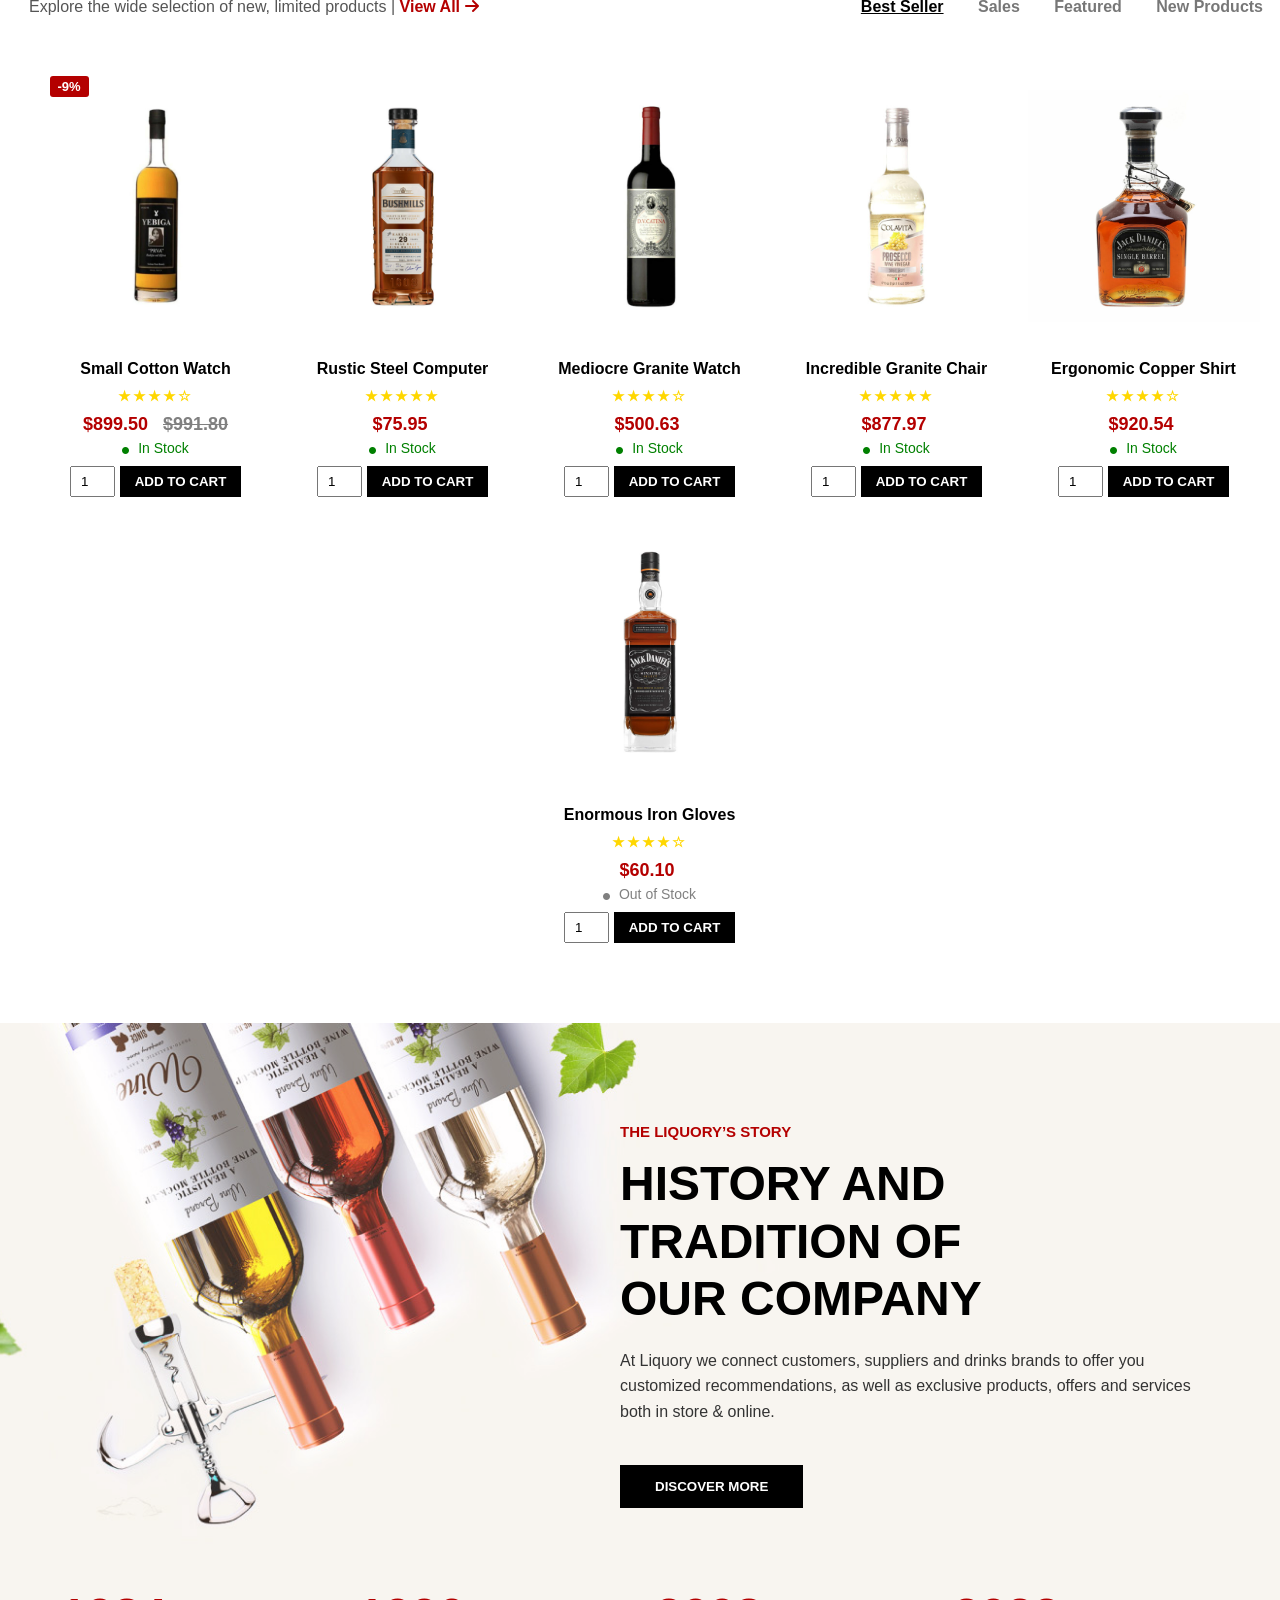
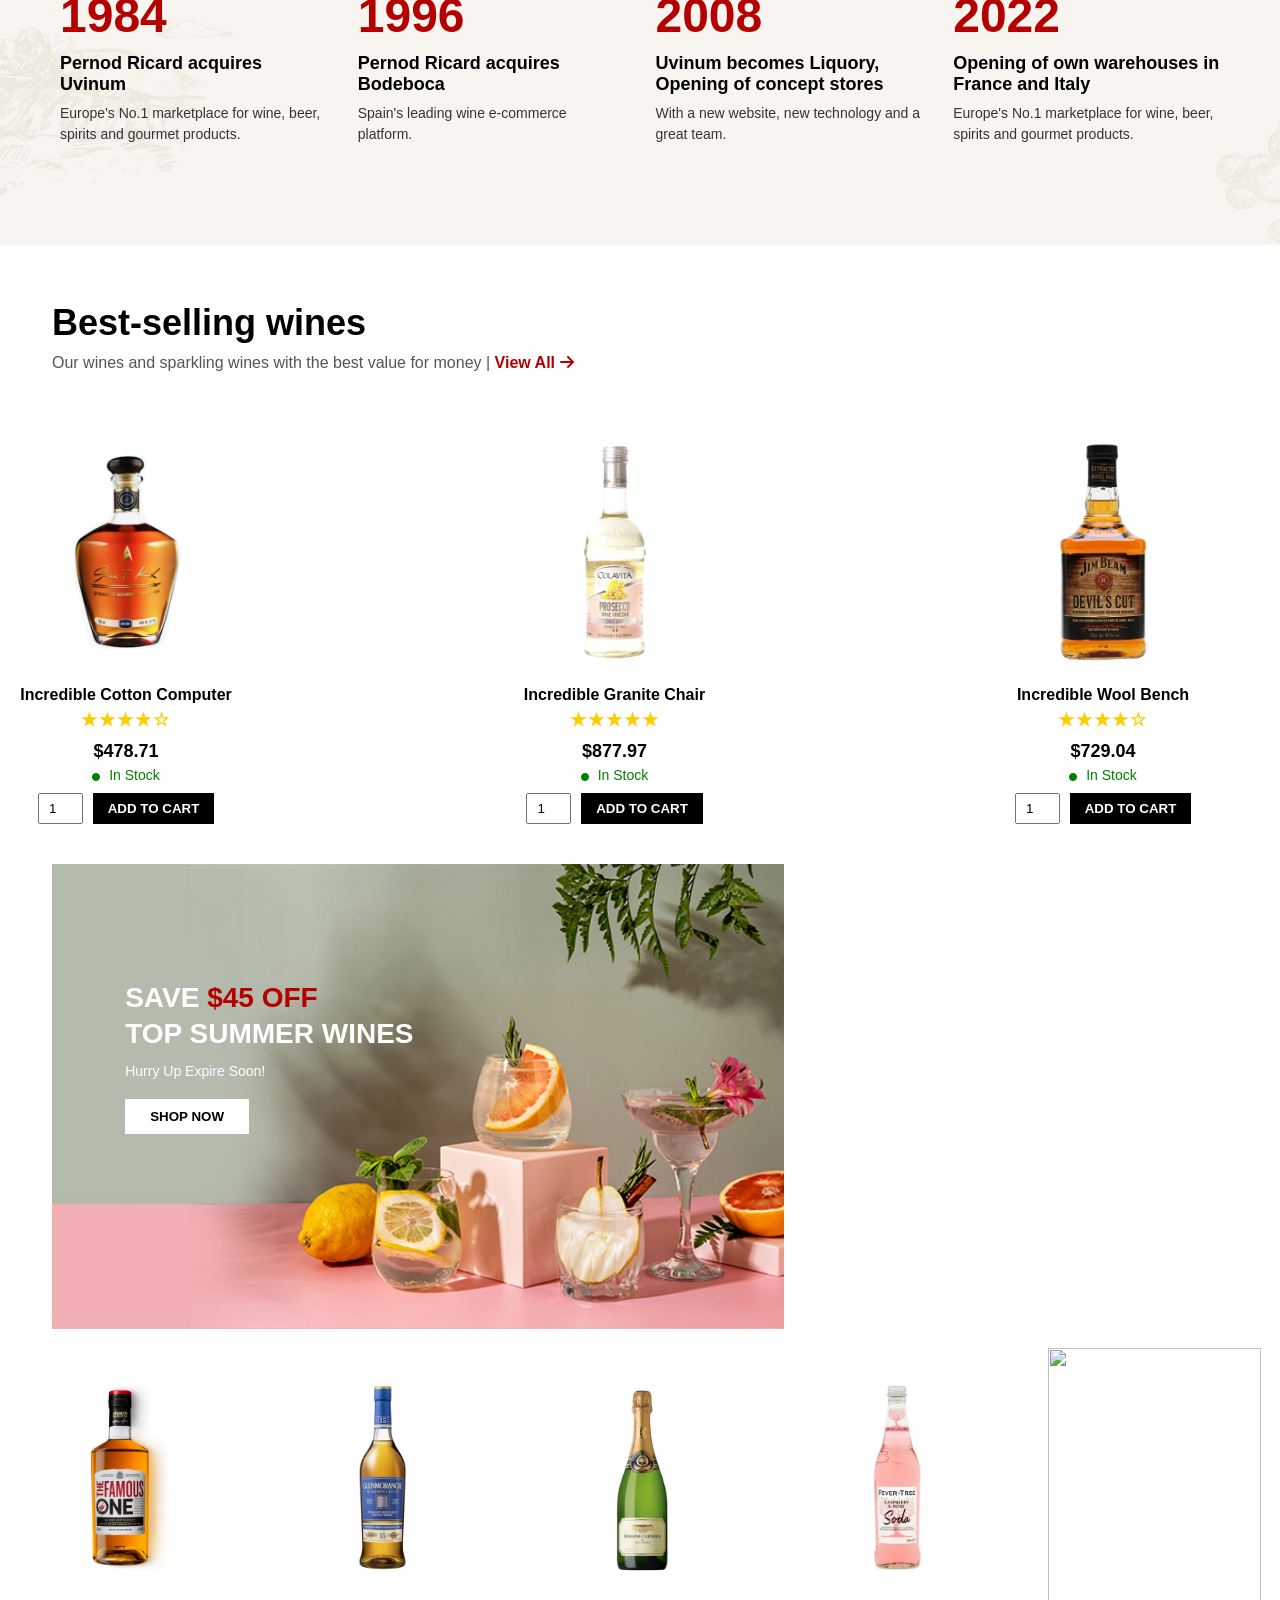
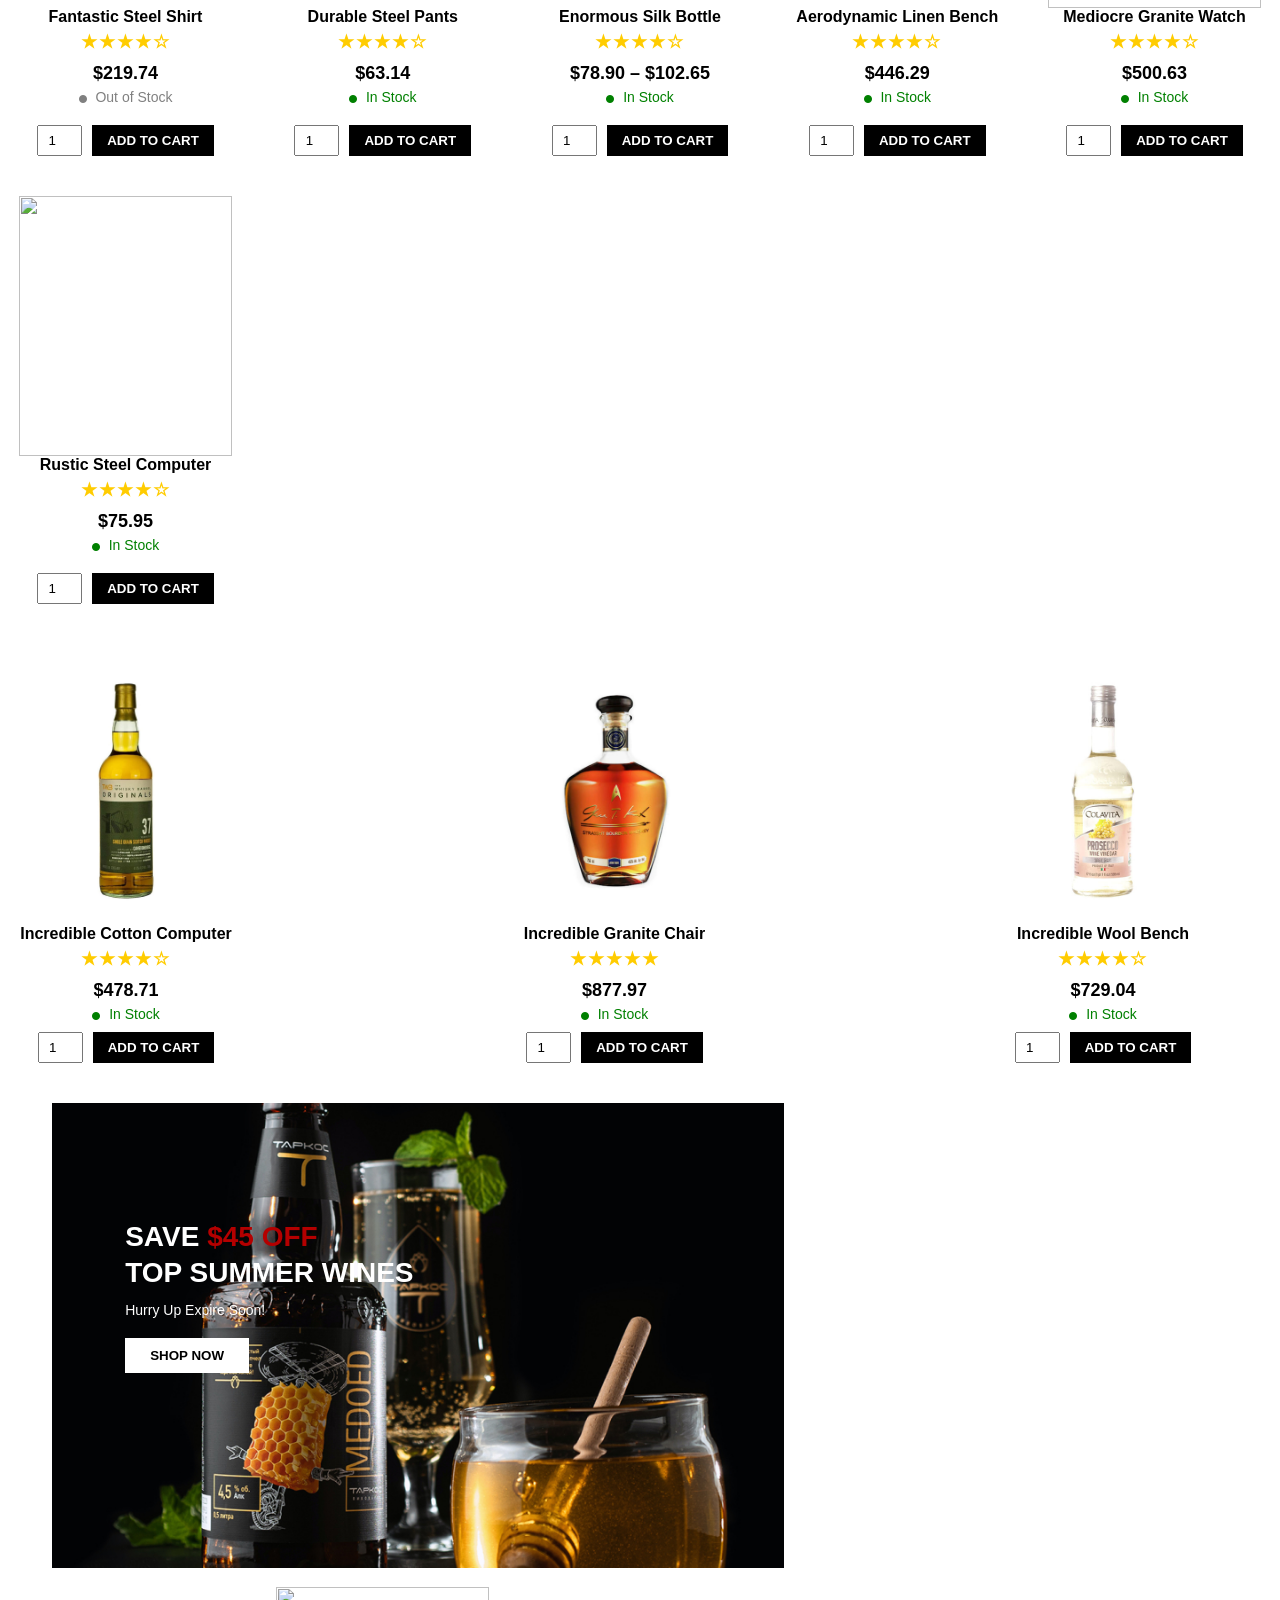
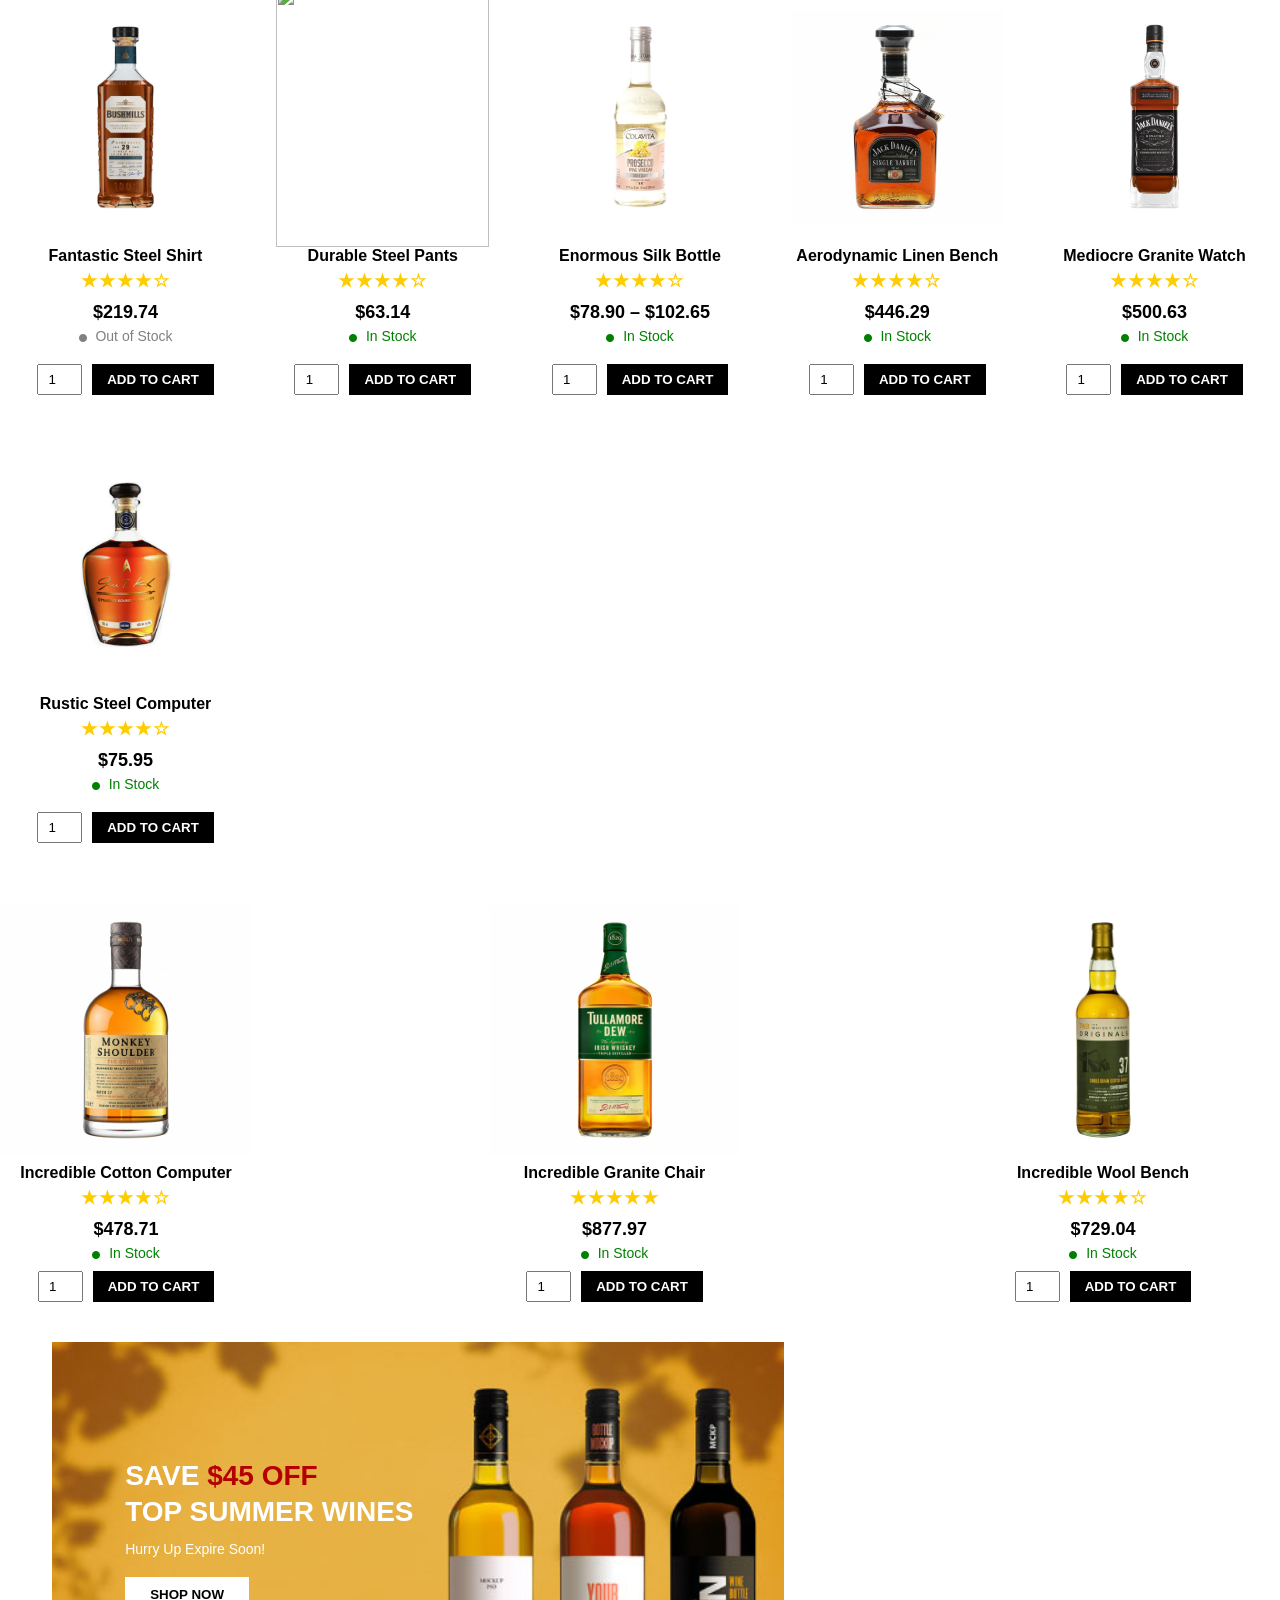
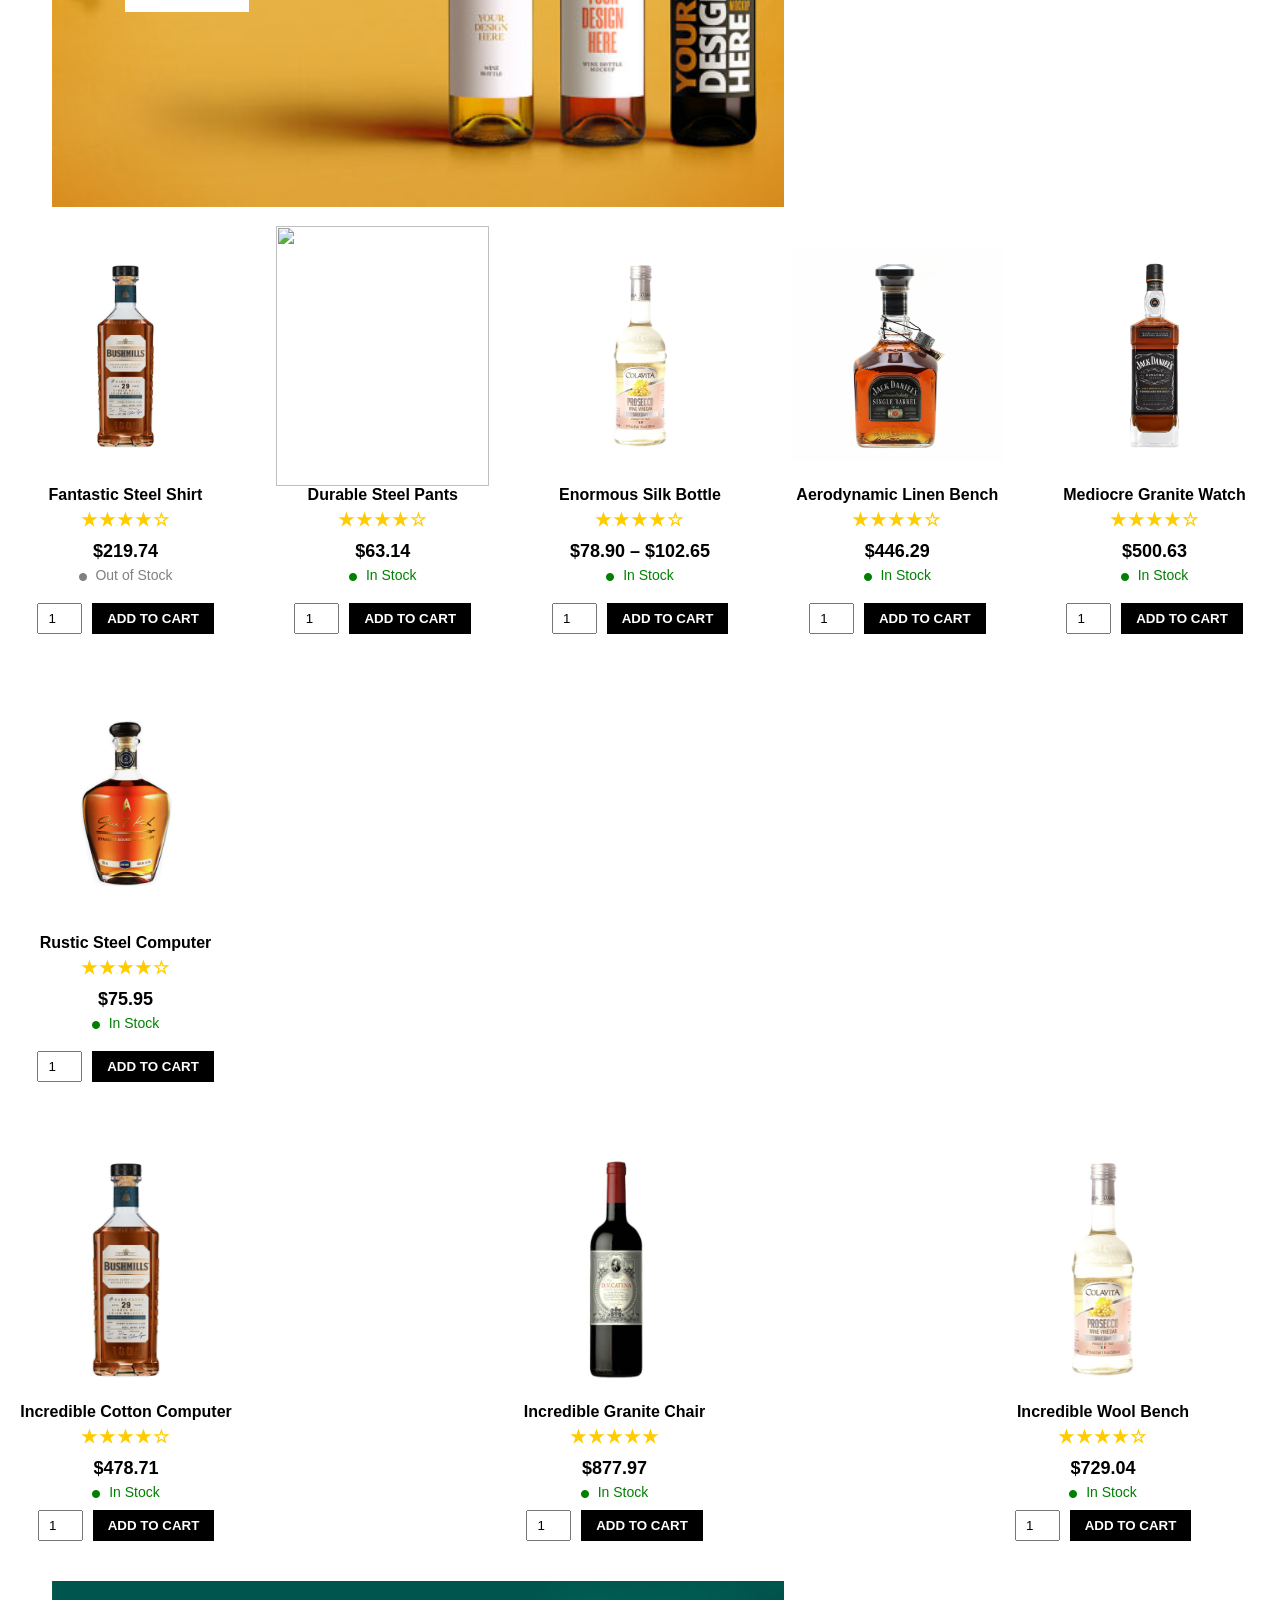
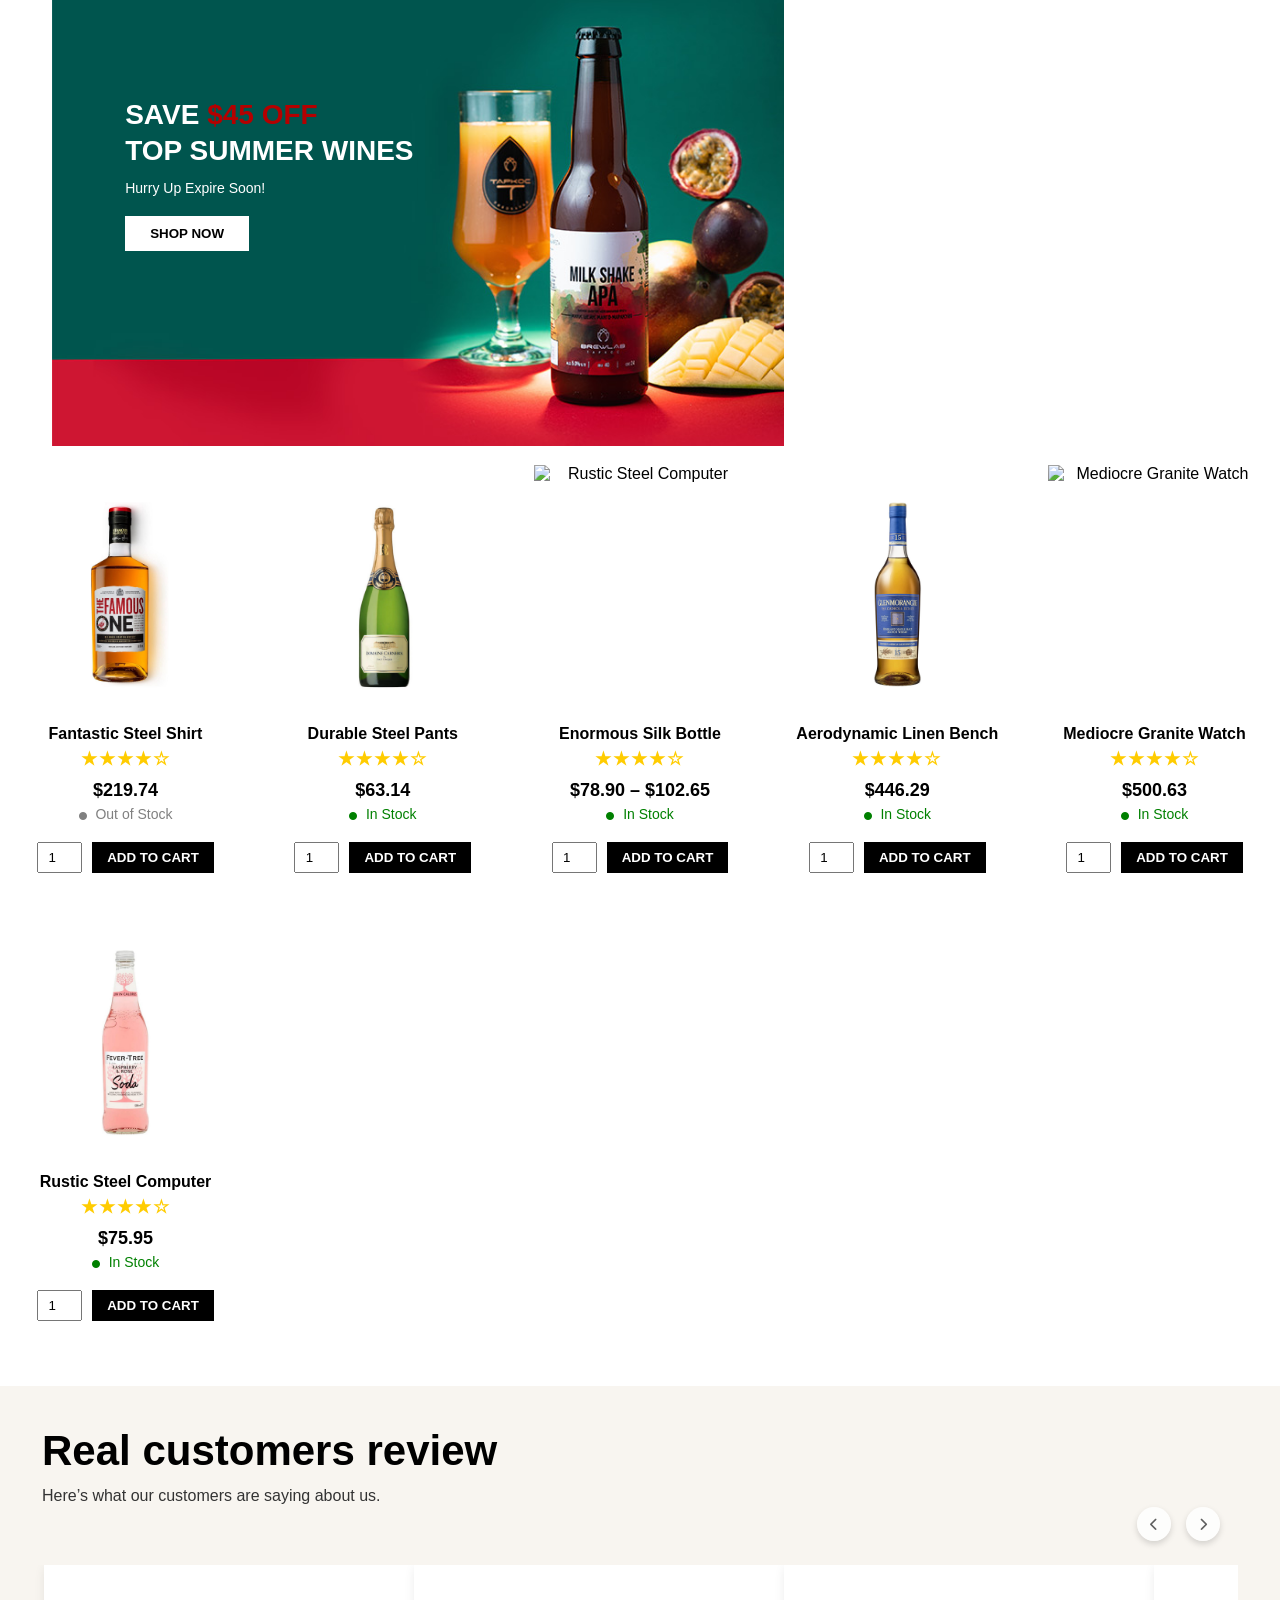
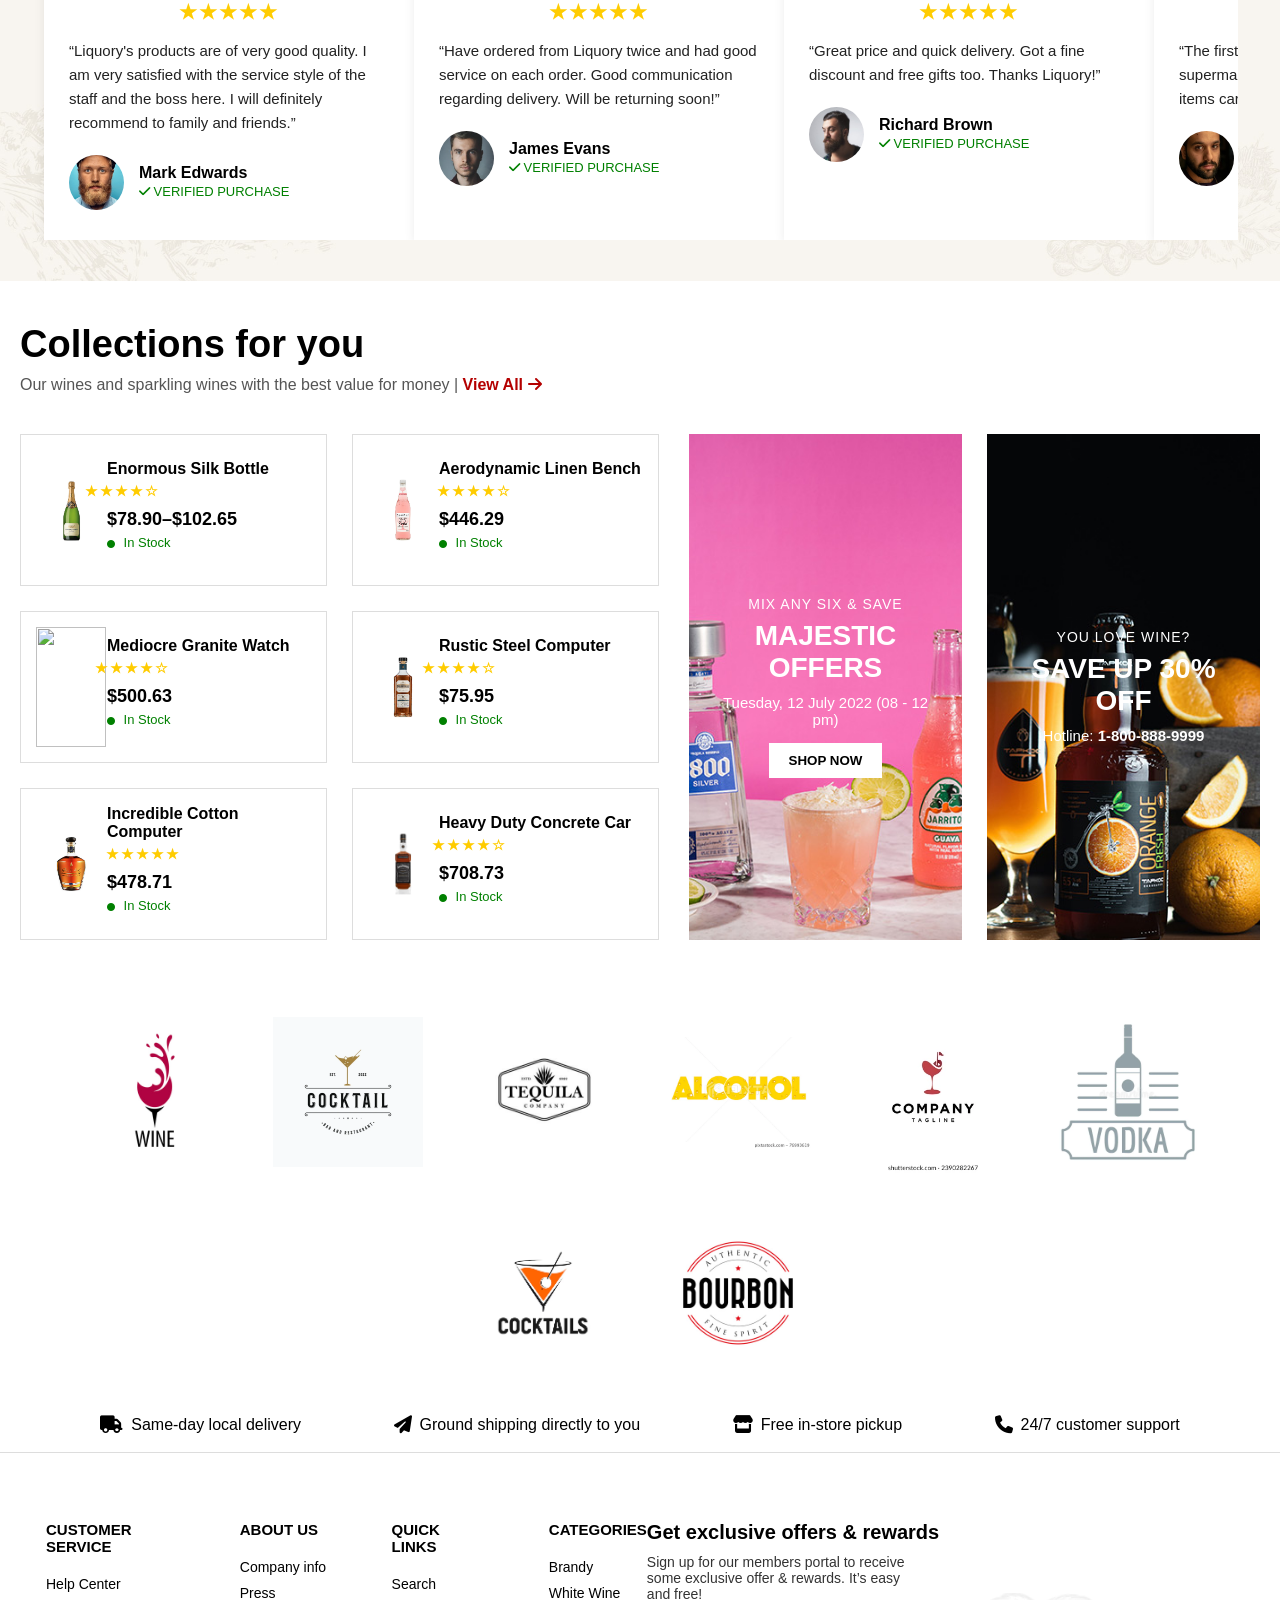
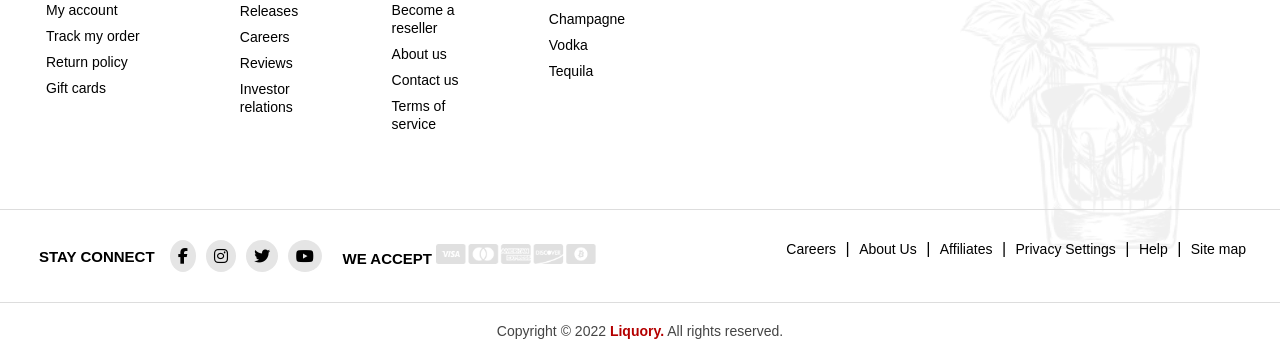
==== commit 92aabe30: "added wishlist" ====
--- a/FinalProject_Front/Index.html
+++ b/FinalProject_Front/Index.html
@@ -77,8 +77,12 @@
                     <a href="#">Login / Register</a>
                 </div>
                 <div class="icons-nav">
-                    <i class="fas fa-heart"></i>
+                    <a href="Wishlist.html">
+                        <i class="fas fa-heart"></i>
+                    </a>
+                    <a href="">
                     <i class="fas fa-shopping-cart"></i>
+                    </a>
                 </div>
             </div>
         </nav>
--- a/FinalProject_Front/assets/css/Index.css
+++ b/FinalProject_Front/assets/css/Index.css
@@ -93,31 +93,28 @@
     gap: 15px;
 }
 
+.icons-nav i{
+    color: #000;
+}
+
 section:nth-child(even) {
     background-color: #fff;
 }
-
-
-
-
-
-
-
-
-
 
 
 
 /* ---------- SIDEBAR DROPDOWN (yuxarıdan aşağı düşən) ---------- */
 .sidebar-dropdown {
     position: absolute;
-    top: 80px;            /* navbarın altı */
-    left: 151px;          /* iconun altına uyğunlaşdırma */
+    top: 80px;
+    /* navbarın altı */
+    left: 151px;
+    /* iconun altına uyğunlaşdırma */
     width: 260px;
     height: 500px;
     background: #f8f5ee url("../img/DropdownImg.png") center bottom no-repeat;
     border: 1px solid #ddd;
-    box-shadow: 0 8px 25px rgba(0,0,0,0.15);
+    box-shadow: 0 8px 25px rgba(0, 0, 0, 0.15);
     padding: 10px 0;
     display: none;
     z-index: 3000;
@@ -162,8 +159,15 @@
 
 /* Animasiya */
 @keyframes dropdownFade {
-    from { opacity: 0; transform: translateY(-12px); }
-    to   { opacity: 1; transform: translateY(0); }
+    from {
+        opacity: 0;
+        transform: translateY(-12px);
+    }
+
+    to {
+        opacity: 1;
+        transform: translateY(0);
+    }
 }
 
 
@@ -190,29 +194,6 @@
 /* .sidebar-dropdown a:hover i {
     color: #b40000;
 } */
-
-
-
-
-
-
-
-
-
-
-
-
-
-
-
-
-
-
-
-
-
-
-
 
 
 
@@ -1971,4 +1952,260 @@
 .footer-copy span {
     color: #b40000;
     font-weight: 700;
+}
+
+
+
+
+
+
+@media(max-width:1200px) {
+    .navbar {
+        padding: 0 20px;
+    }
+
+    #shop .shop-card {
+        width: 30%;
+    }
+
+    .best-container,
+    .wine-row-container {
+        justify-content: center;
+    }
+}
+
+@media(max-width:992px) {
+
+    .navbar {
+        display: flex;
+        align-items: center;
+        justify-content: space-between;
+    }
+
+    .nav-left {
+        display: flex;
+        align-items: center;
+        gap: 20px;
+    }
+
+    .nav-right {
+        display: flex;
+        align-items: center;
+        gap: 20px;
+        white-space: nowrap;
+    }
+
+    .nav-links {
+        display: flex;
+        gap: 20px;
+    }
+
+    .sidebar-icon {
+        display: block;
+    }
+
+    .text-box {
+        left: 50%;
+        transform: translate(-50%, -50%);
+        width: 90%;
+        text-align: center;
+    }
+
+    .line.big {
+        font-size: 38px;
+    }
+
+    .line.medium {
+        font-size: 20px;
+    }
+
+    .category-card {
+        width: 45%;
+    }
+
+    .deal-card {
+        width: 40%;
+    }
+
+    #offers .offer-card {
+        width: 100%;
+    }
+
+    #shop .shop-card {
+        width: 30%;
+    }
+
+    .best-card {
+        width: 30%;
+        margin-left: 0;
+    }
+
+    .best-banner-1 {
+        width: 100%;
+        margin: 0;
+    }
+
+
+    .collection-card{
+        width: 88%;
+    }
+
+
+    .collections-container{
+        display: flex;
+        flex-direction: column;
+    }
+
+    .footer-main {
+        flex-direction: column;
+        align-items: center;
+        padding: 40px 20px;
+    }
+
+    .footer-cols {
+        margin: 0;
+        flex-wrap: wrap;
+        justify-content: center;
+    }
+
+    .footer-offer {
+        margin: 40px 0;
+        width: 100%;
+        text-align: center;
+    }
+}
+
+
+@media(max-width:768px) {
+
+    .navbar {
+        padding: 0 15px;
+        display: flex;
+        align-items: center;
+        justify-content: space-between;
+    }
+
+    .red-box img {
+        width: 100px;
+    }
+
+    .line.big {
+        font-size: 30px;
+    }
+
+    .line.medium {
+        font-size: 16px;
+    }
+
+    .category-card {
+        width: 40%;
+    }
+
+    .deal-card {
+        width: 100%;
+    }
+
+    #shop .shop-card {
+        width: 45%;
+    }
+
+    .wine-card {
+        width: 45%;
+    }
+
+
+
+    .timeline .year-card {
+        margin-right: 34px;
+    }
+
+
+
+    .collections-container {
+        flex-direction: column;
+    }
+
+    .collections-products {
+        grid-template-columns: 1fr 1fr;
+        width: 100%;
+    }
+
+    .collection-card {
+        width: 100%;
+    }
+
+    .collections-banners {
+        flex-direction: column;
+        width: 100%;
+    }
+
+    .banner {
+        width: 100%;
+    }
+
+    .review {
+        width: 260px;
+    }
+
+    .brand-container img {
+        width: 100px;
+    }
+
+    .footer-bottom {
+        flex-direction: column;
+        text-align: center;
+    }
+
+    .footer-right {
+        margin: 30px 0 0 0;
+        text-align: center;
+    }
+}
+
+
+@media(max-width:480px) {
+
+    .navbar {
+        display: flex;
+        align-items: center;
+        justify-content: space-between;
+    }
+
+    .nav-left {
+        display: flex;
+        align-items: center;
+        gap: 20px;
+    }
+
+    .nav-right {
+        display: flex;
+        align-items: center;
+        gap: 20px;
+        white-space: nowrap;
+    }
+
+    .nav-links {
+        display: flex;
+        gap: 20px;
+    }
+
+    .nav-right .auth {
+        display: none;
+    }
+
+    .category-card {
+        width: 100%;
+    }
+
+    #shop .shop-card {
+        width: 100%;
+    }
+
+    .wine-card {
+        width: 100%;
+    }
+
+    .best-card {
+        width: 100%;
+    }
 }
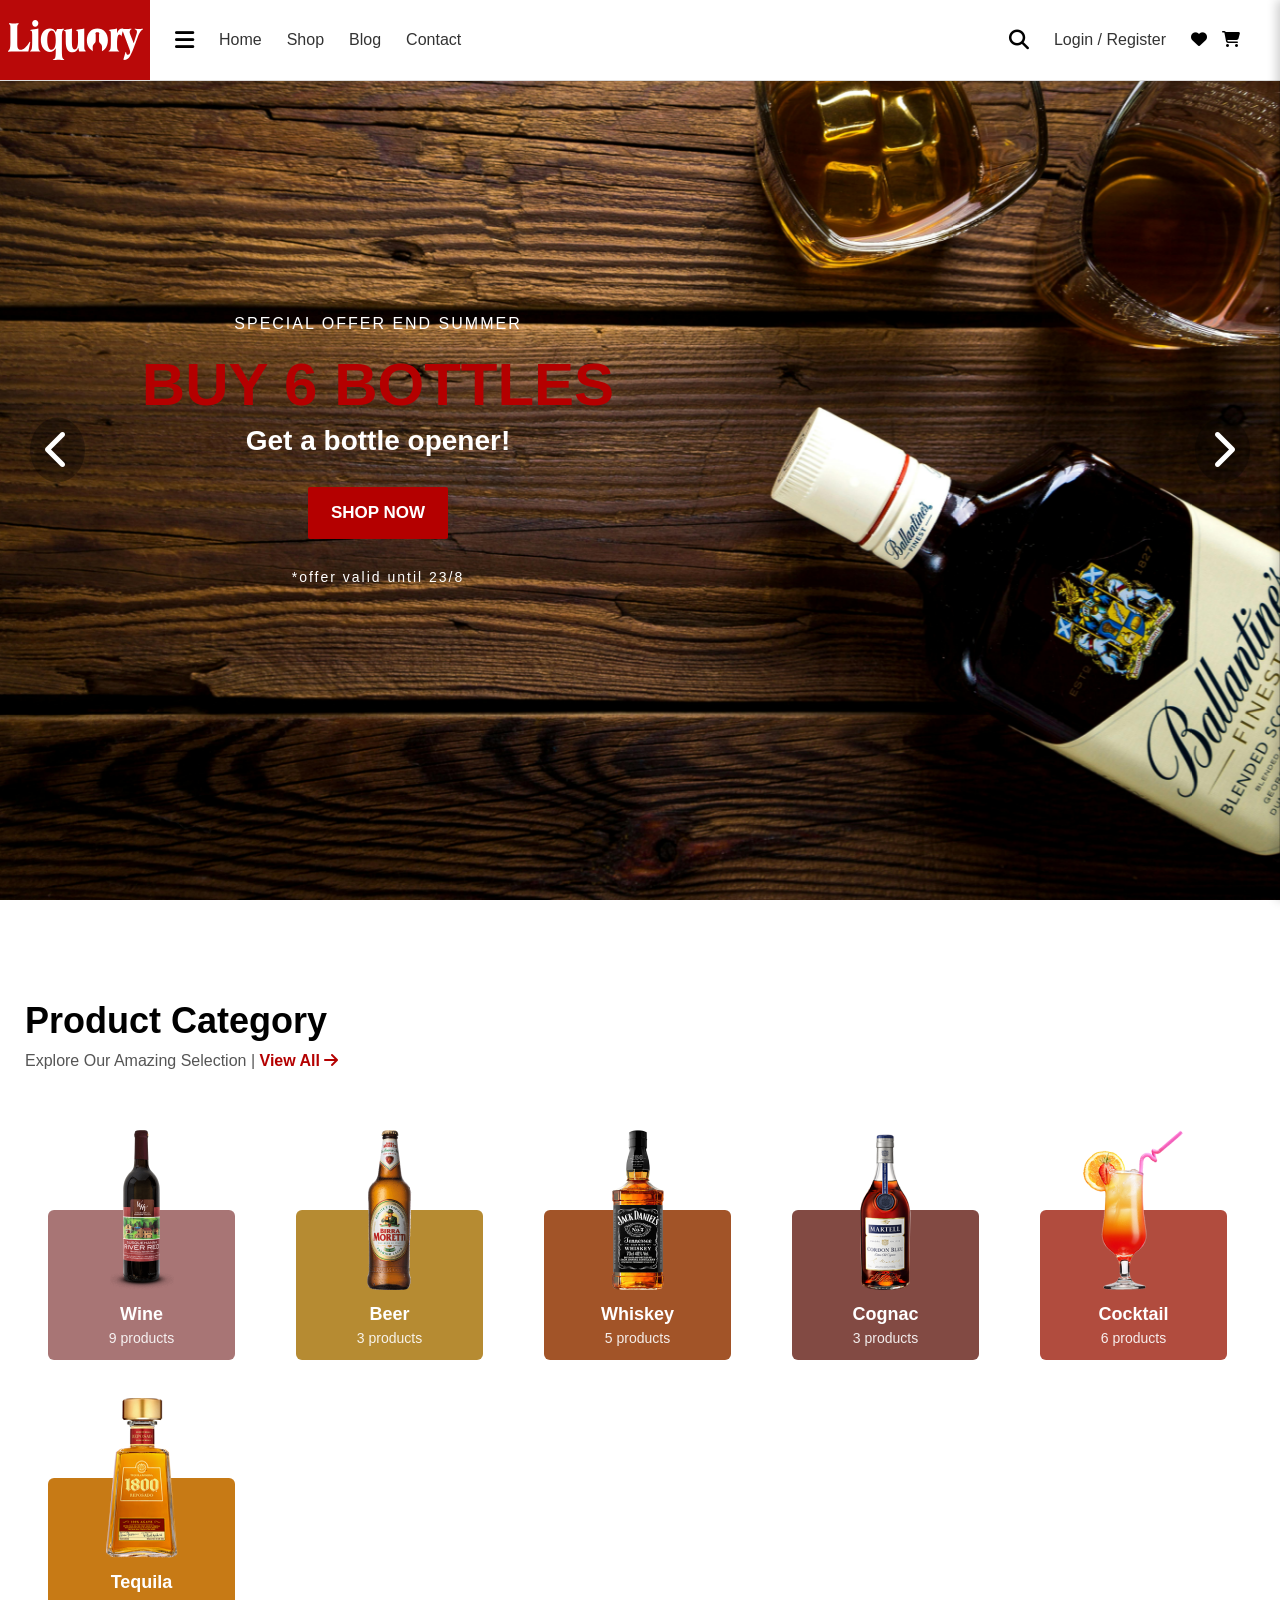
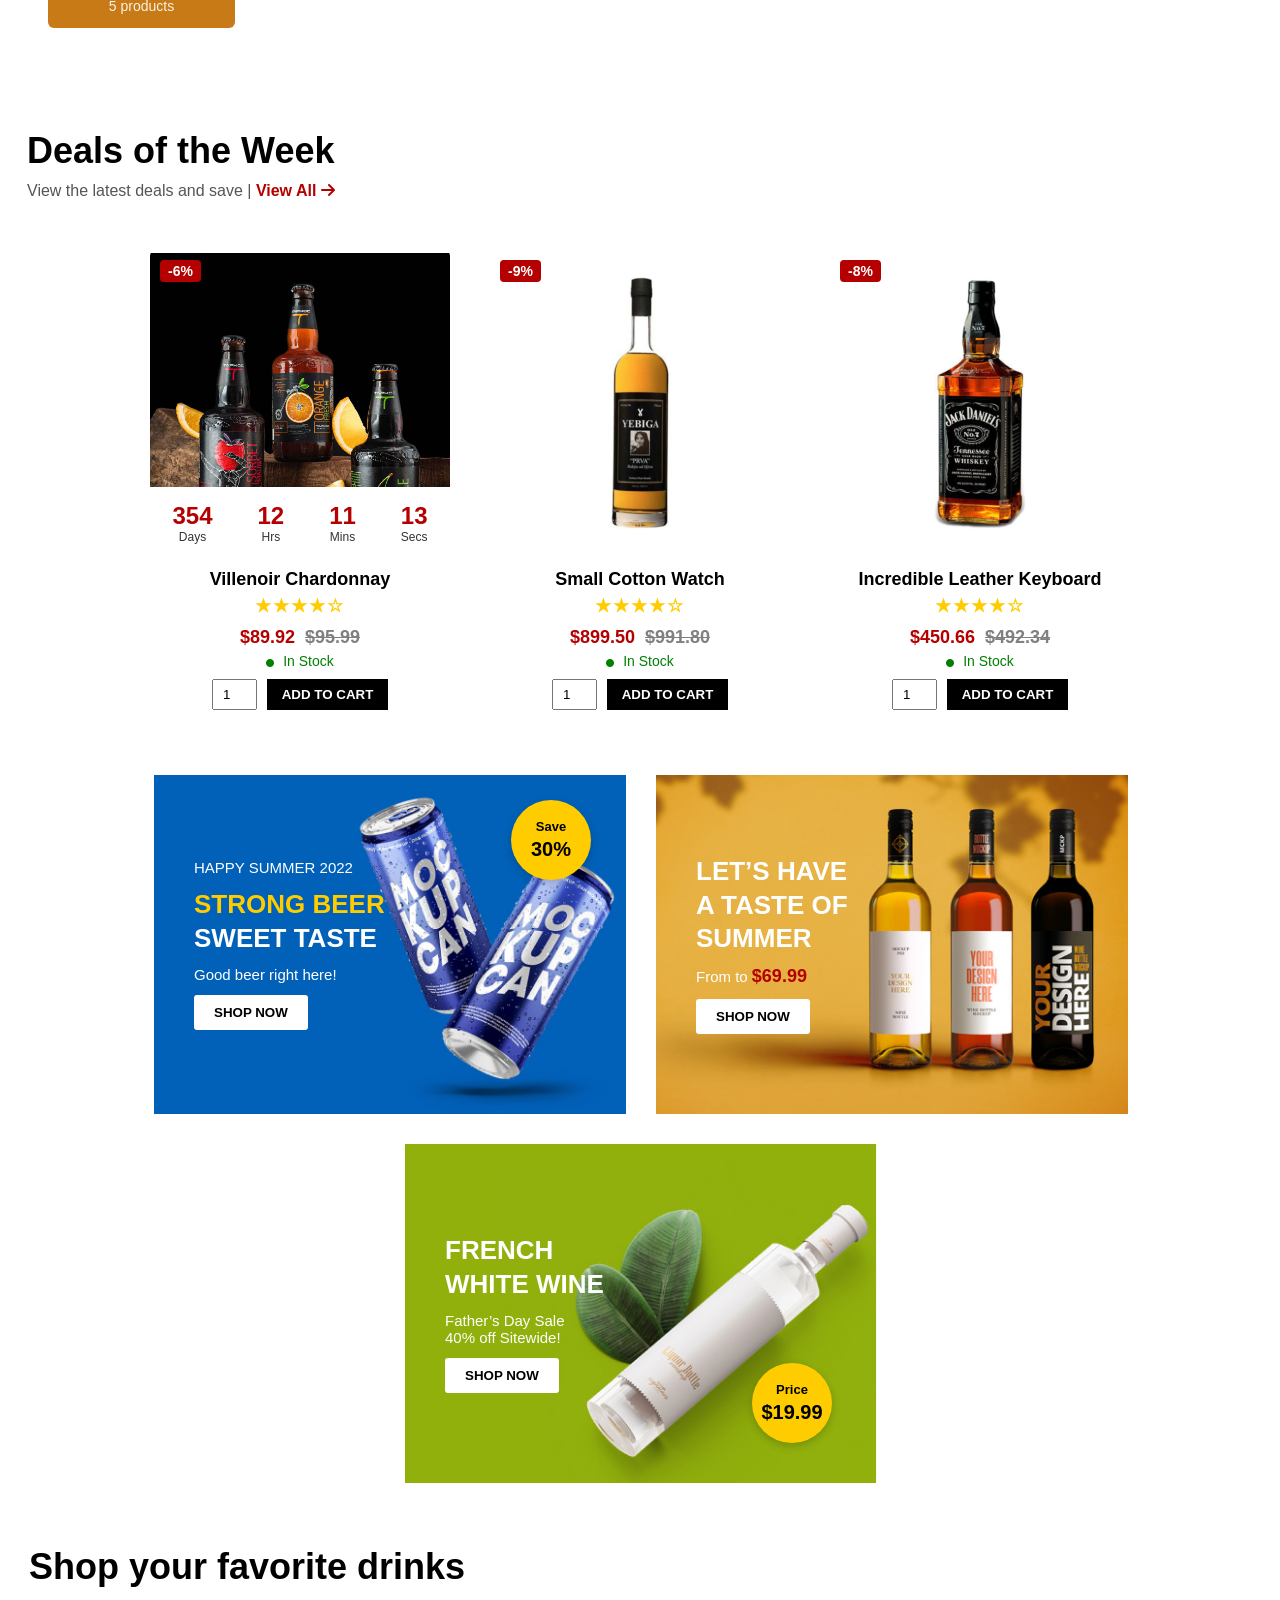
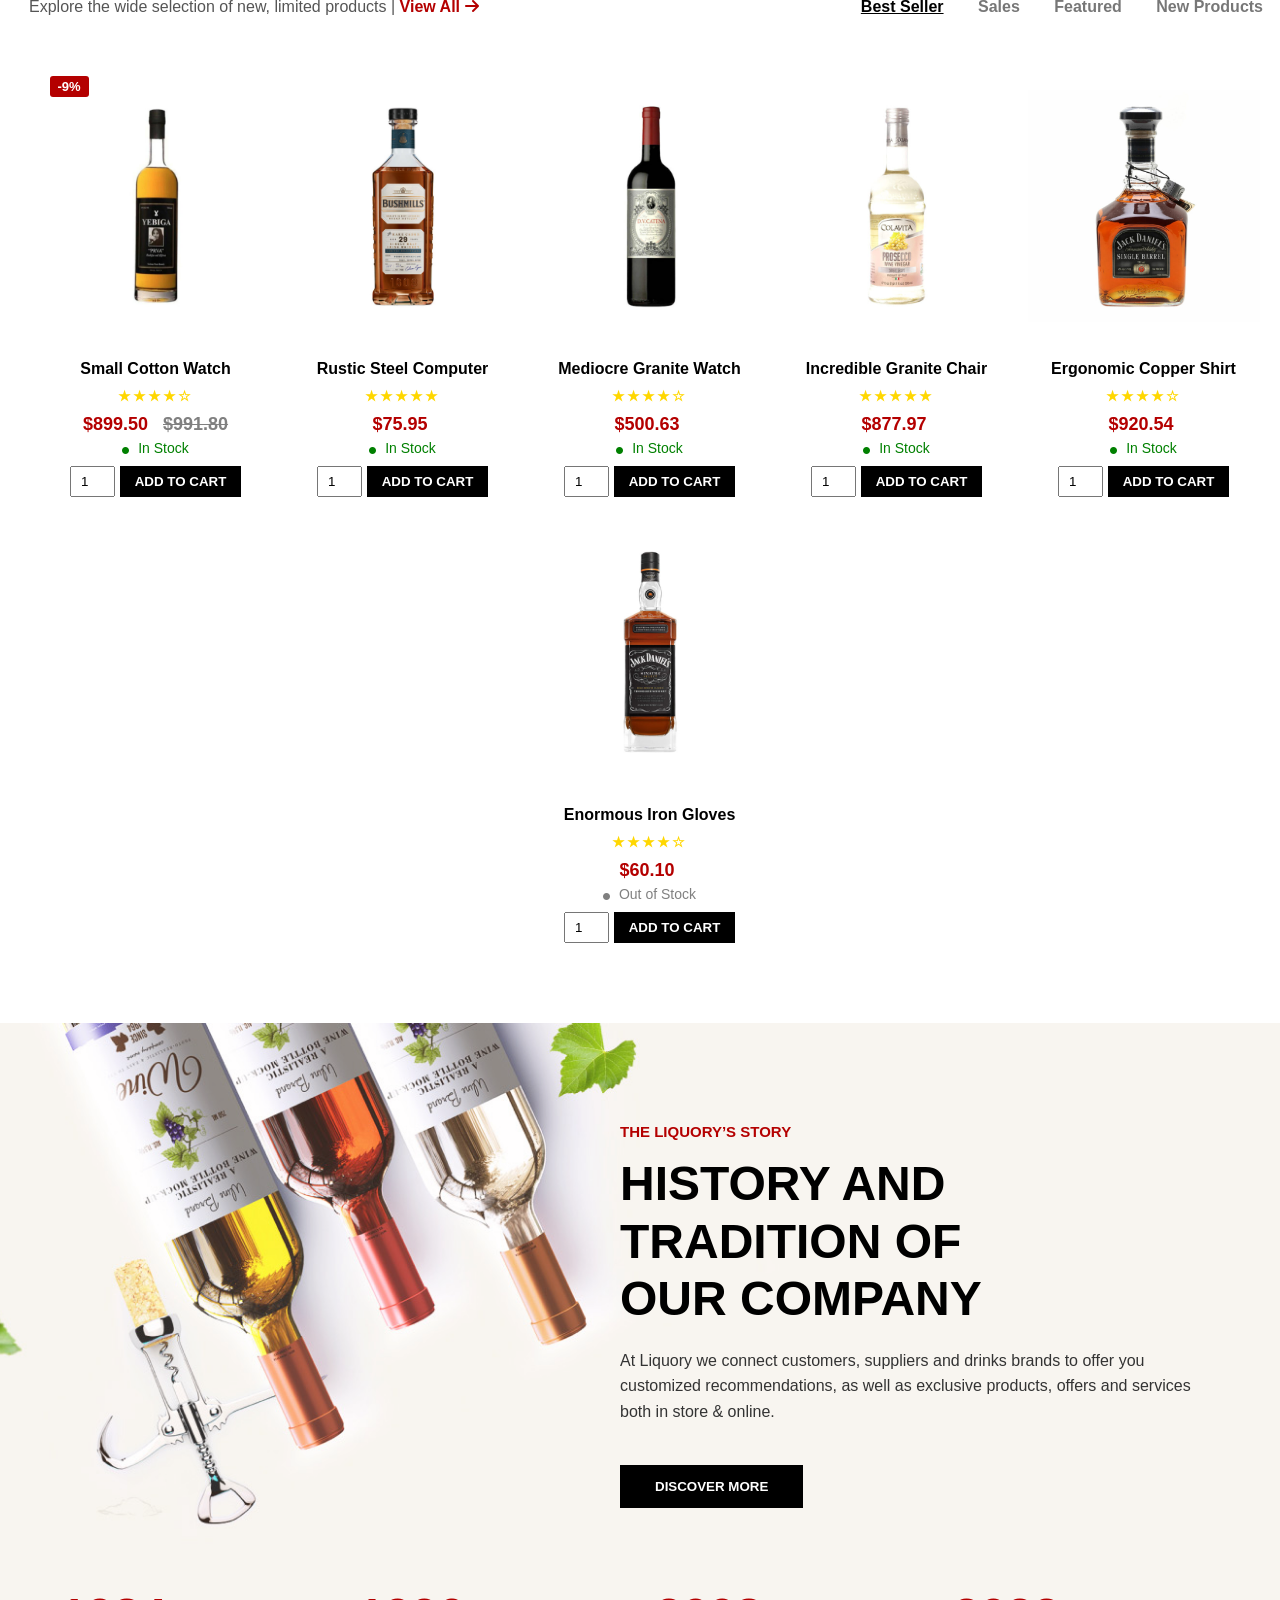
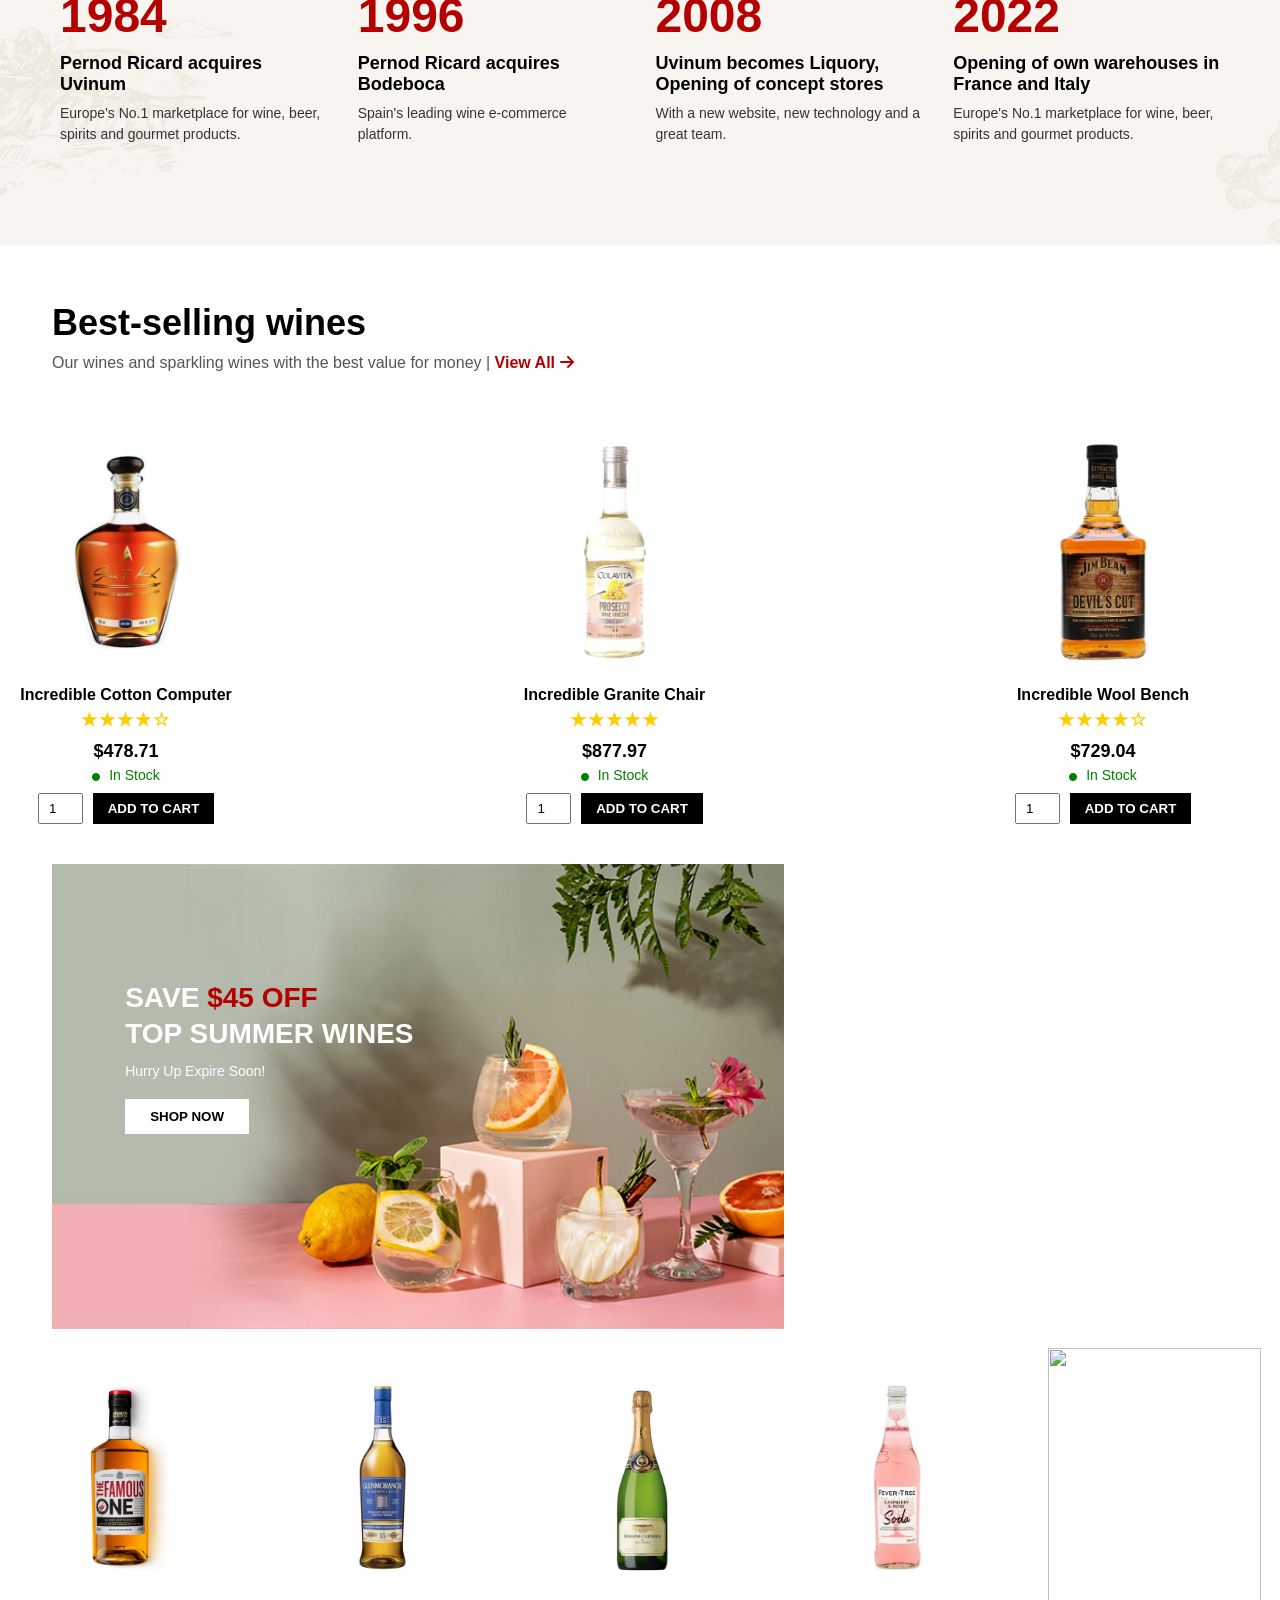
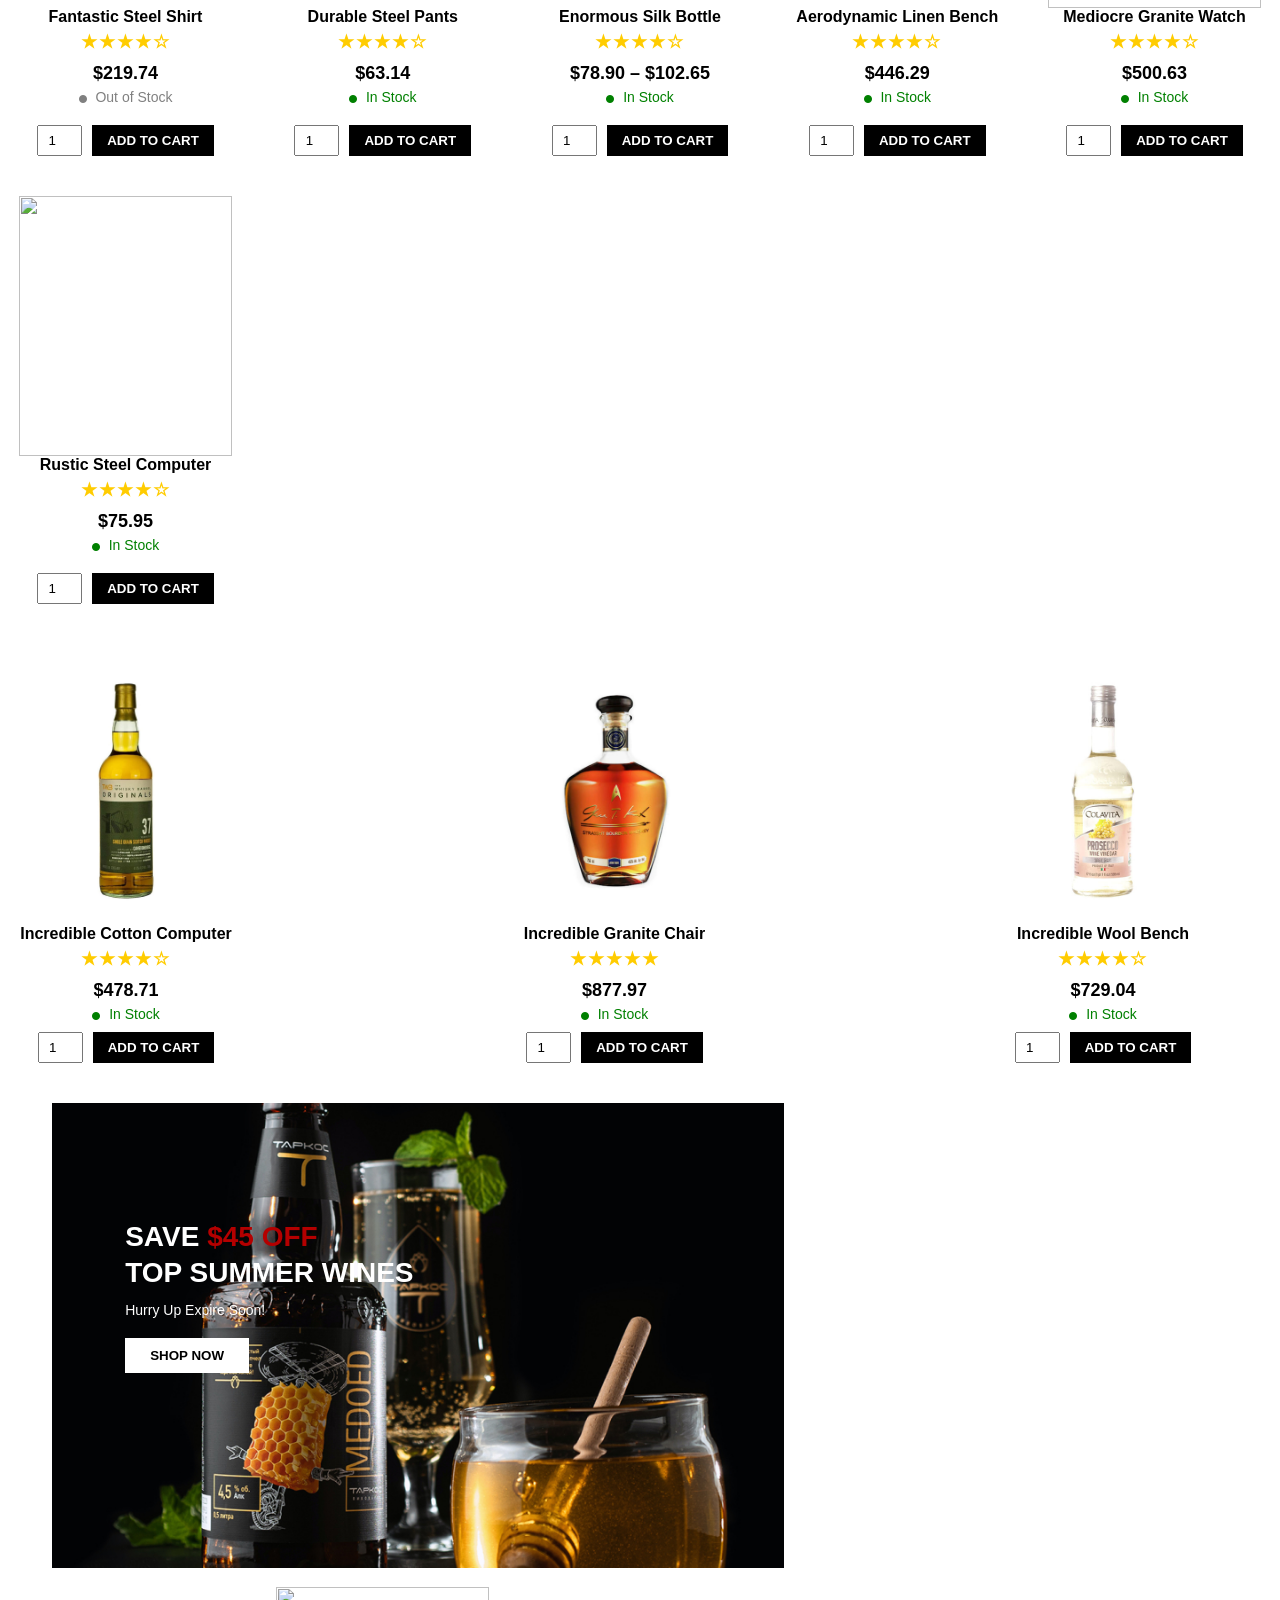
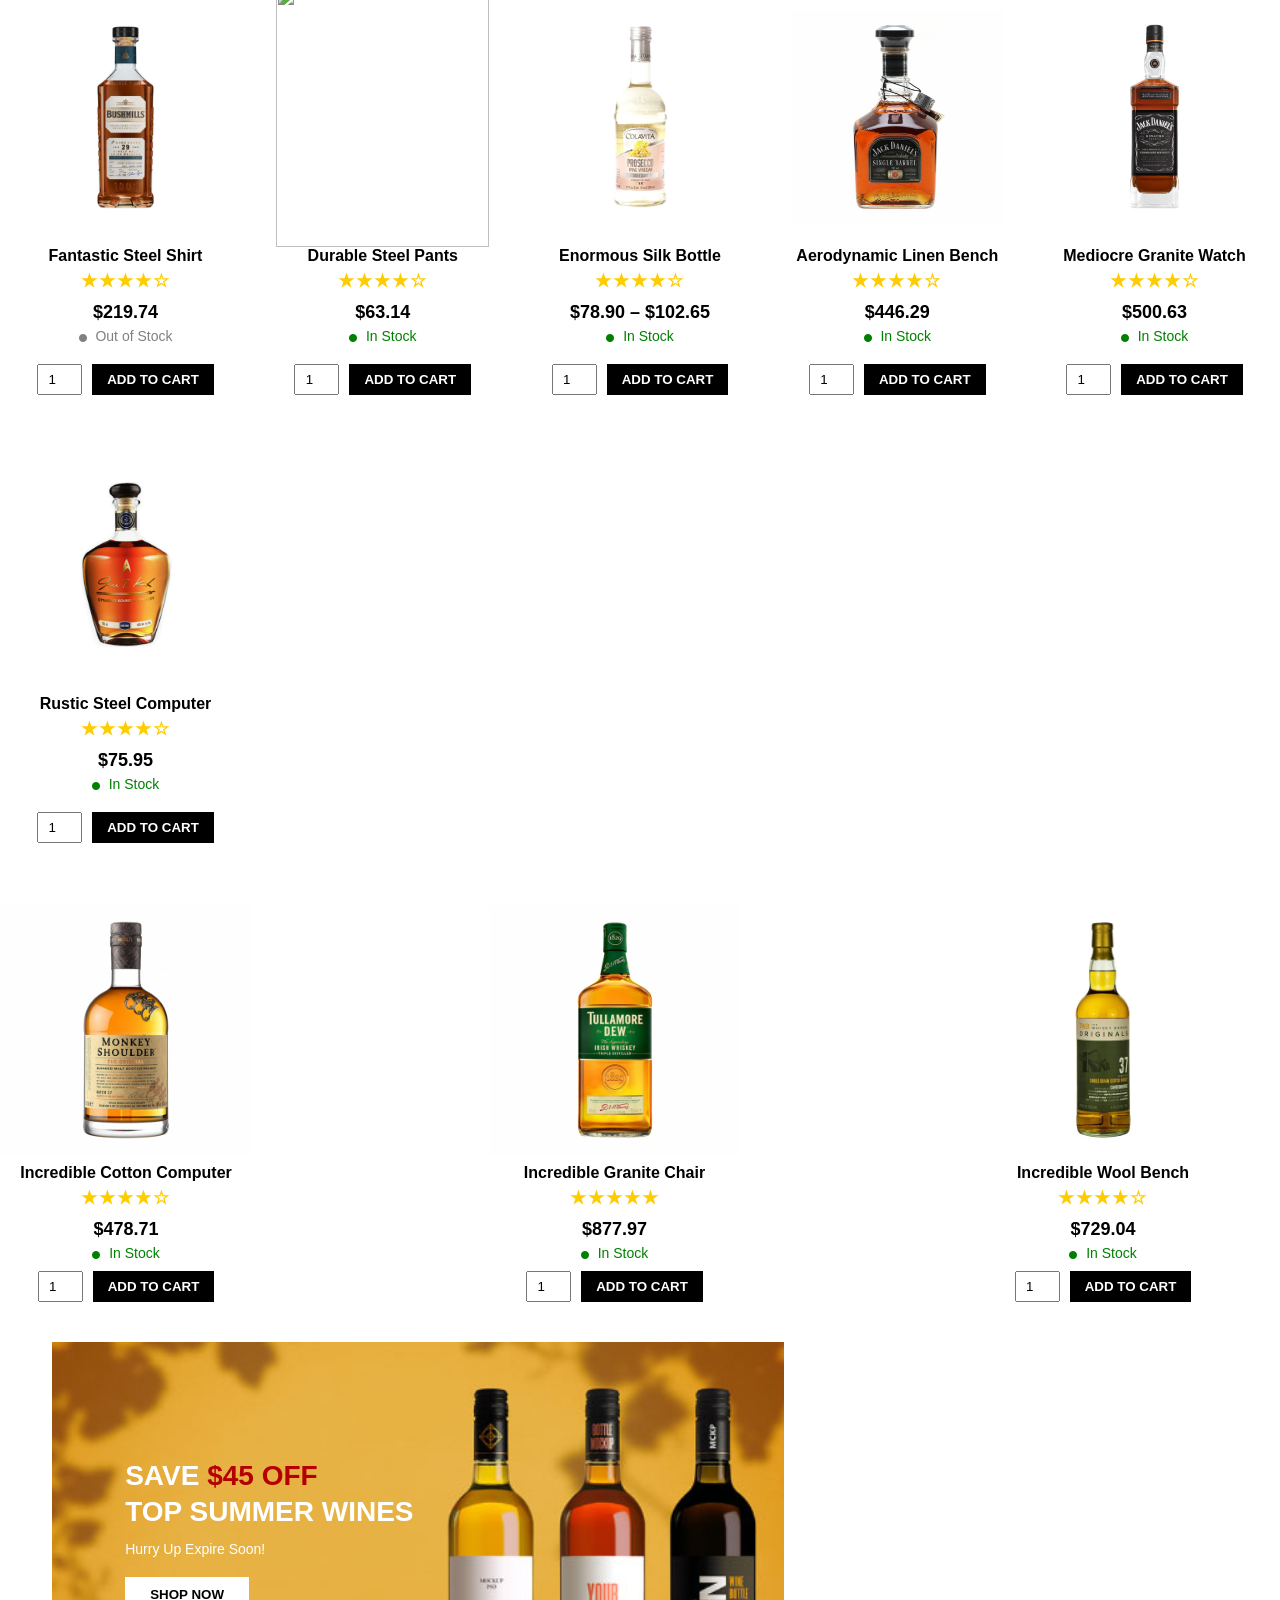
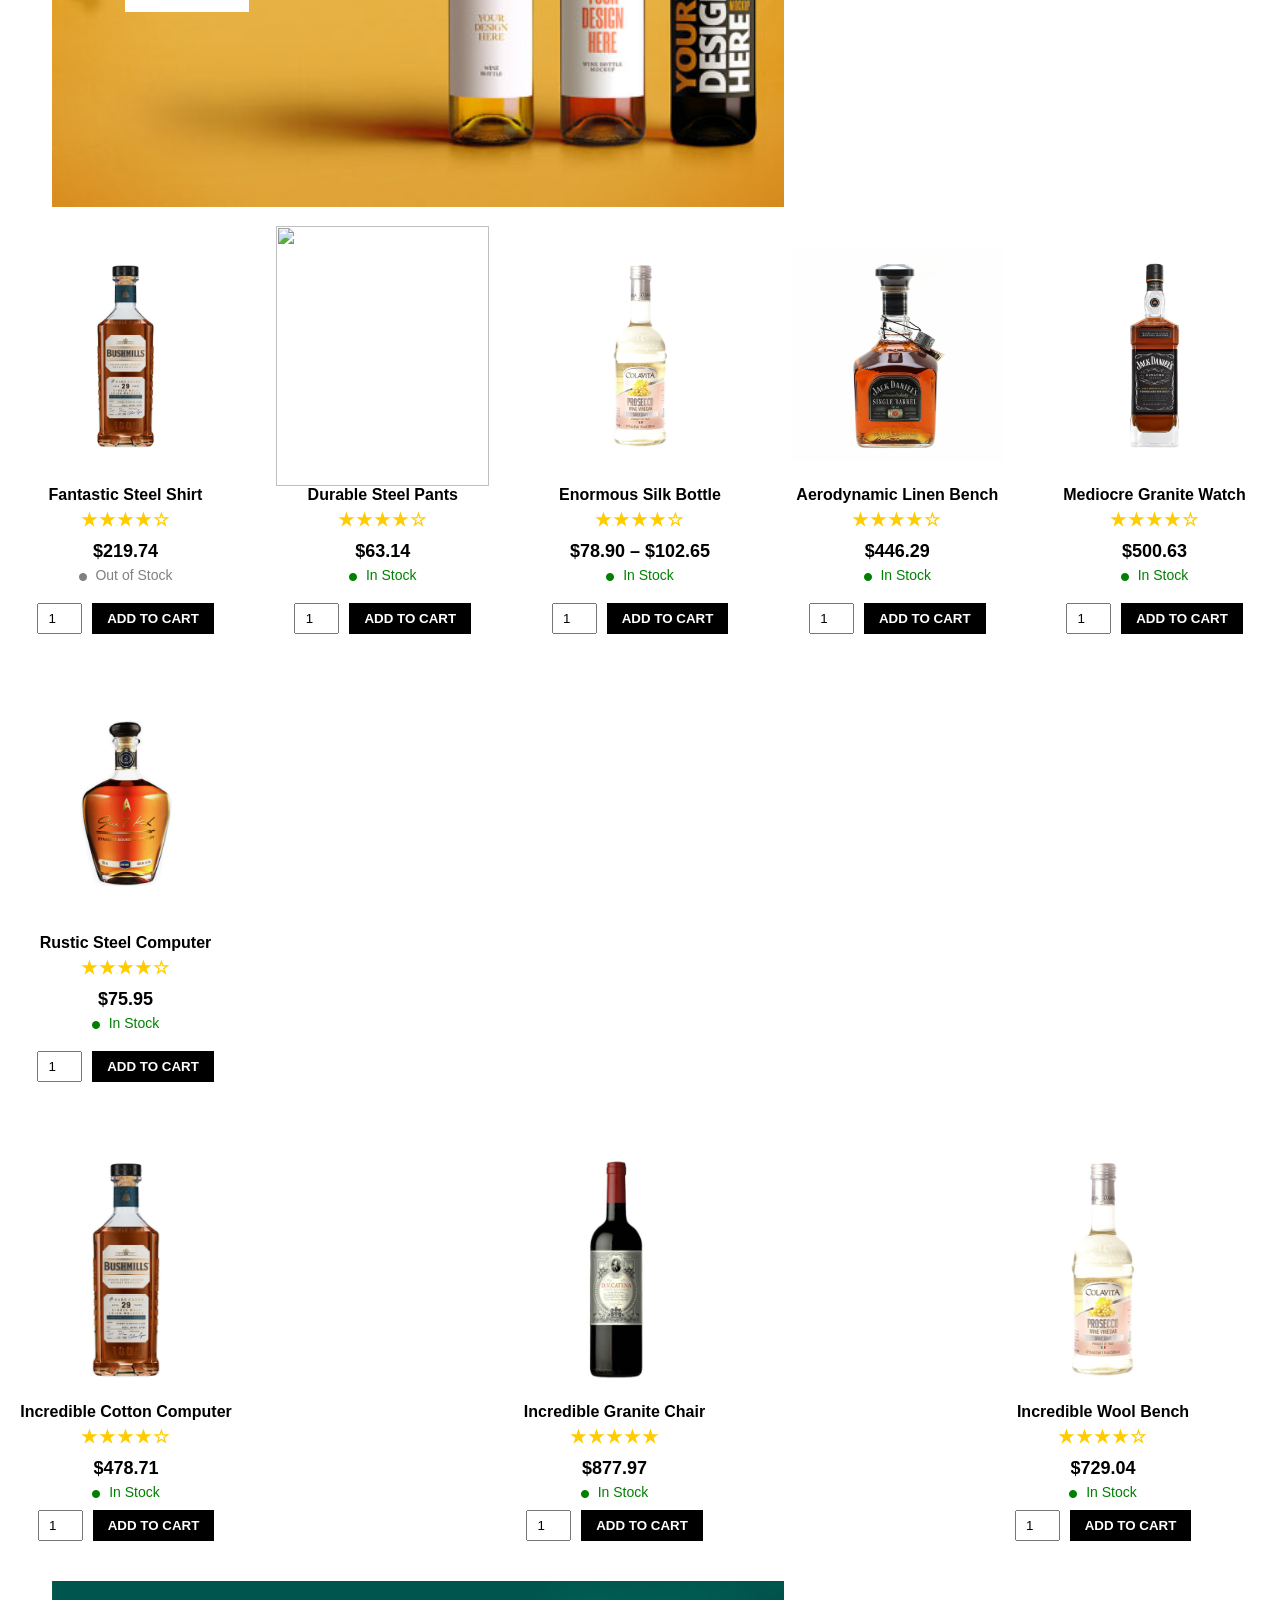
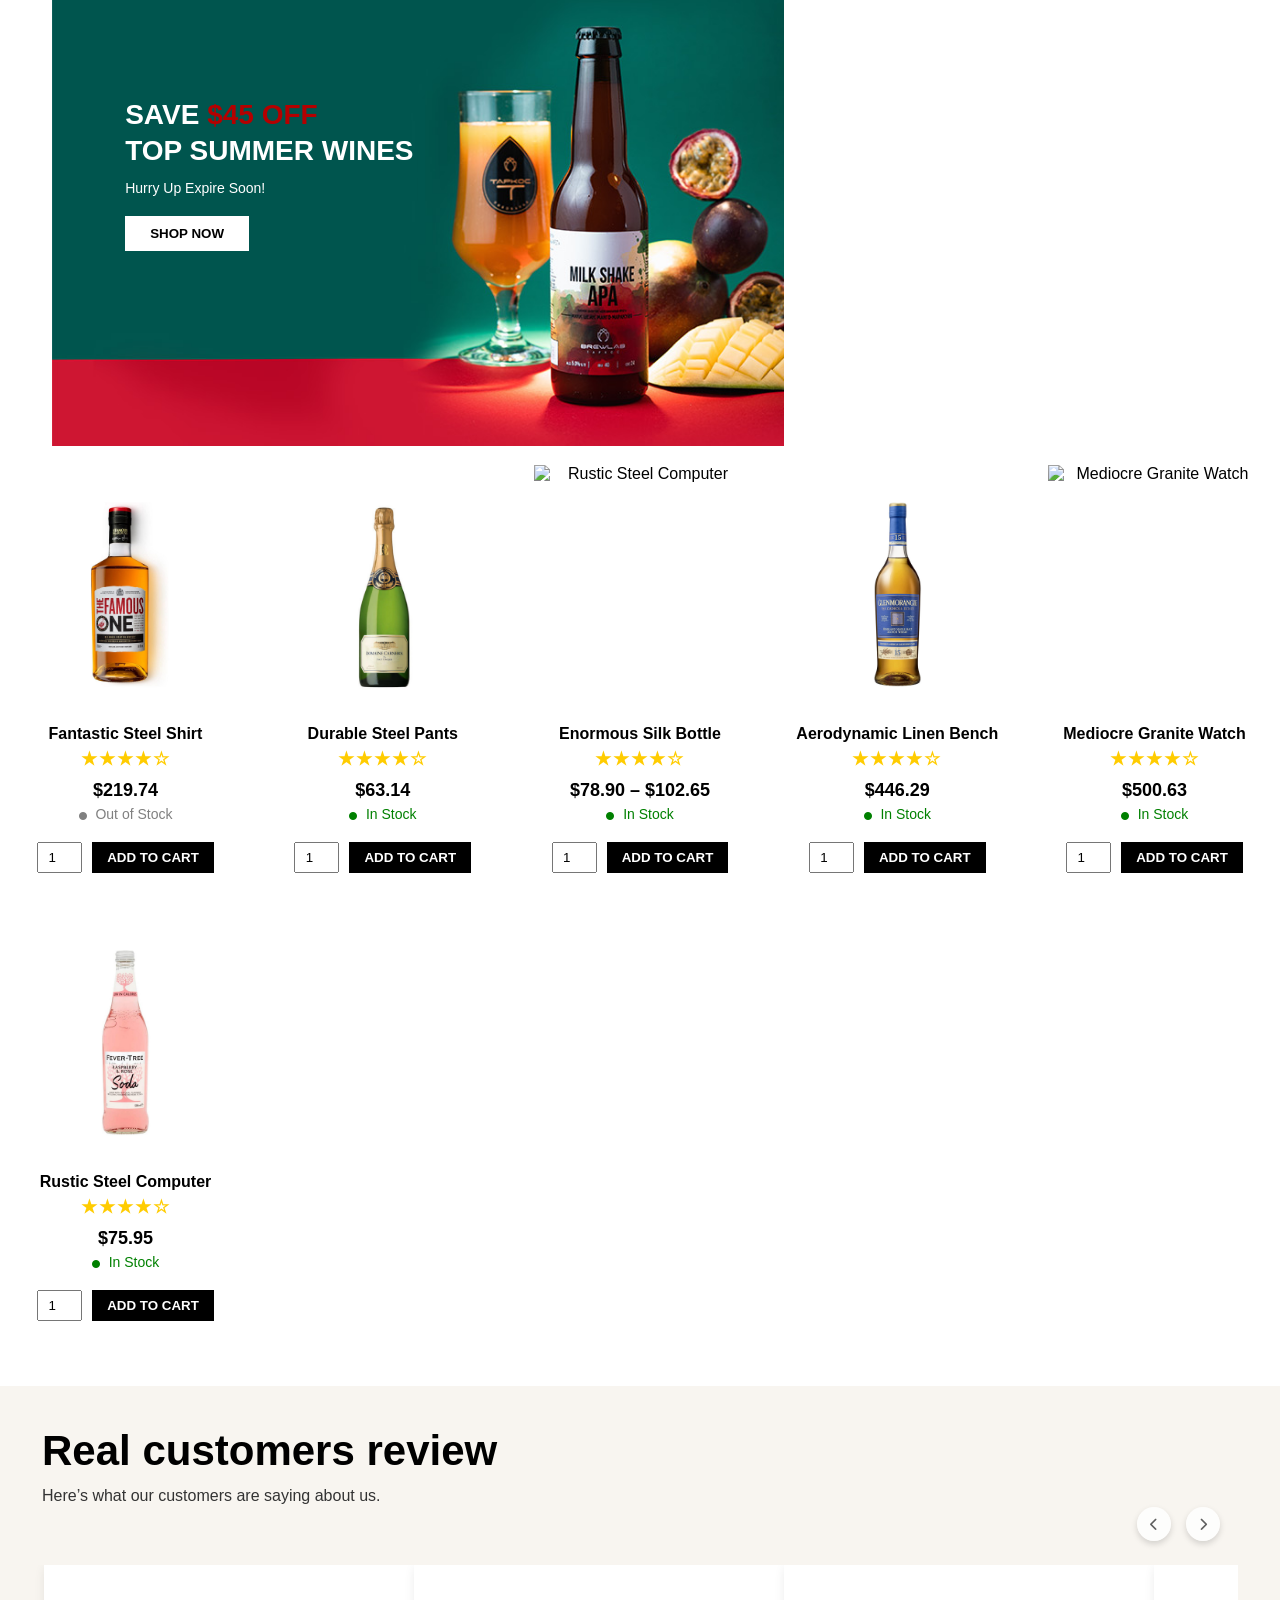
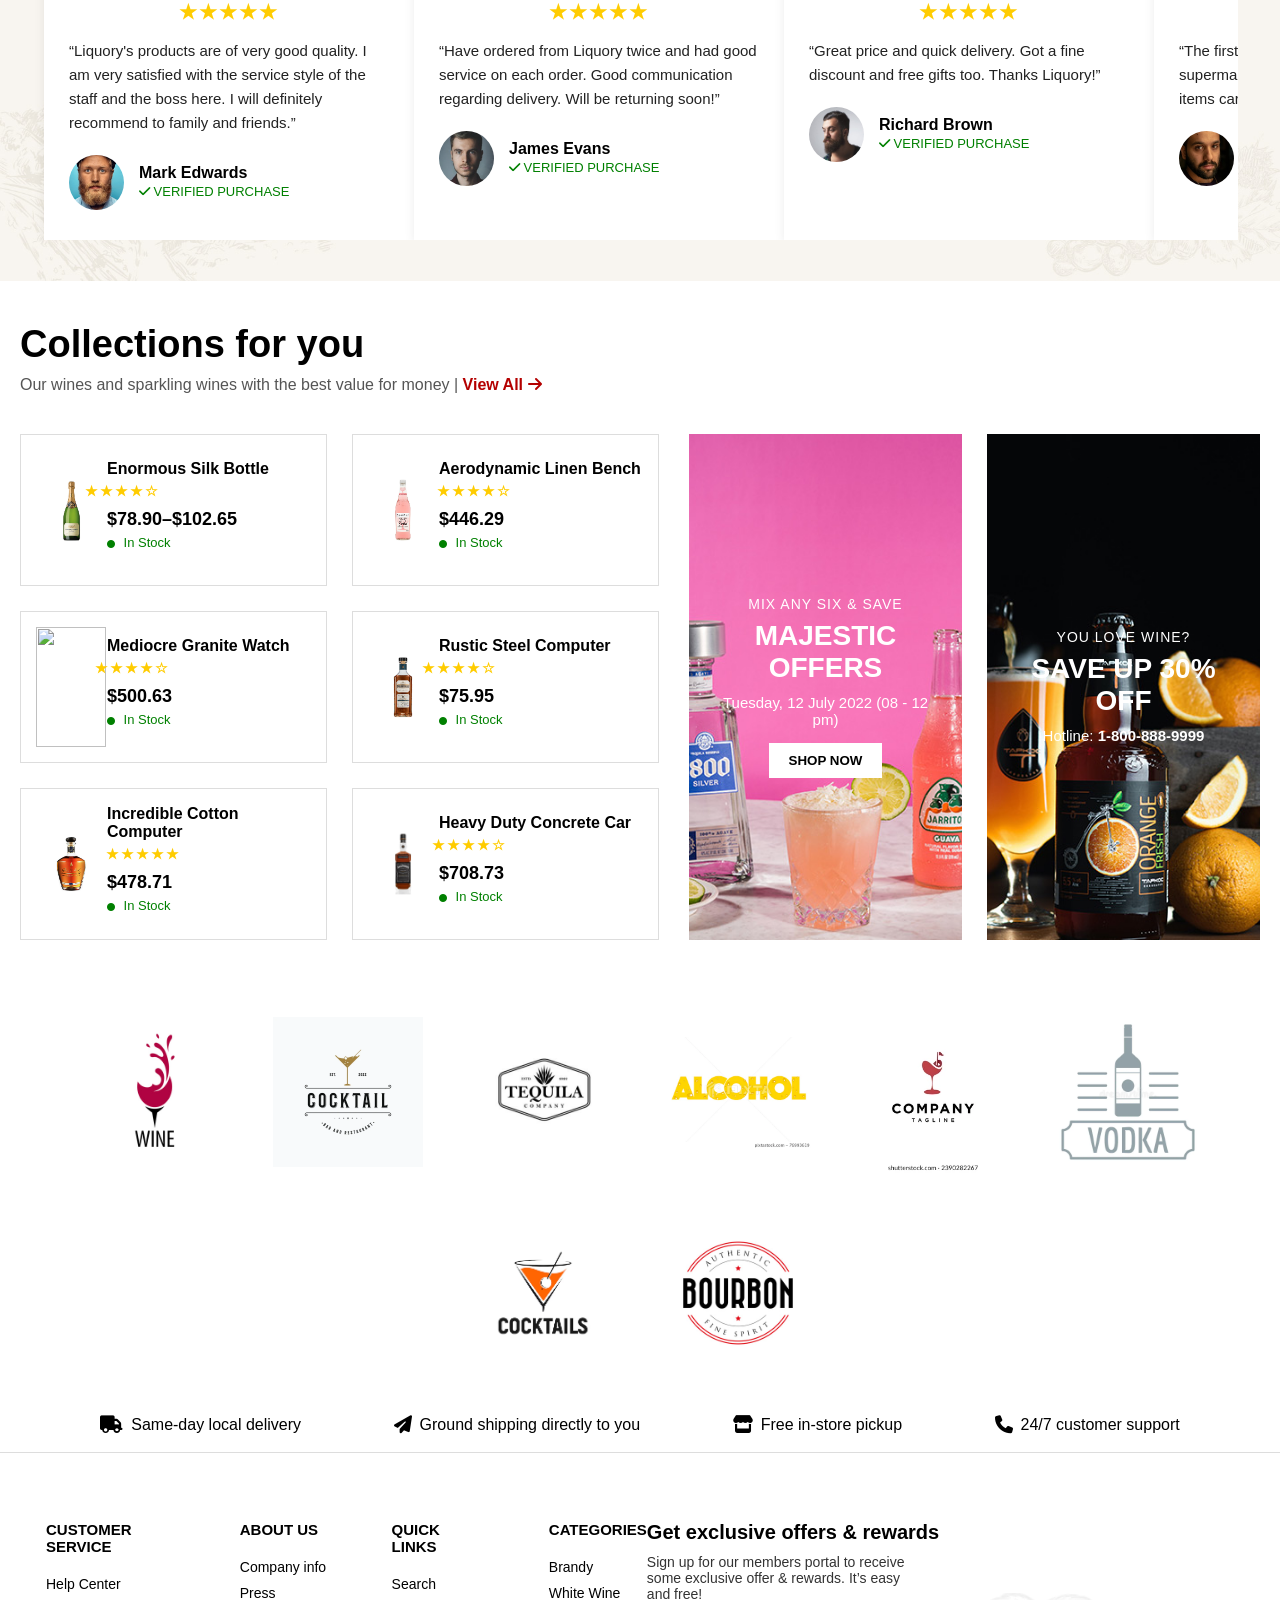
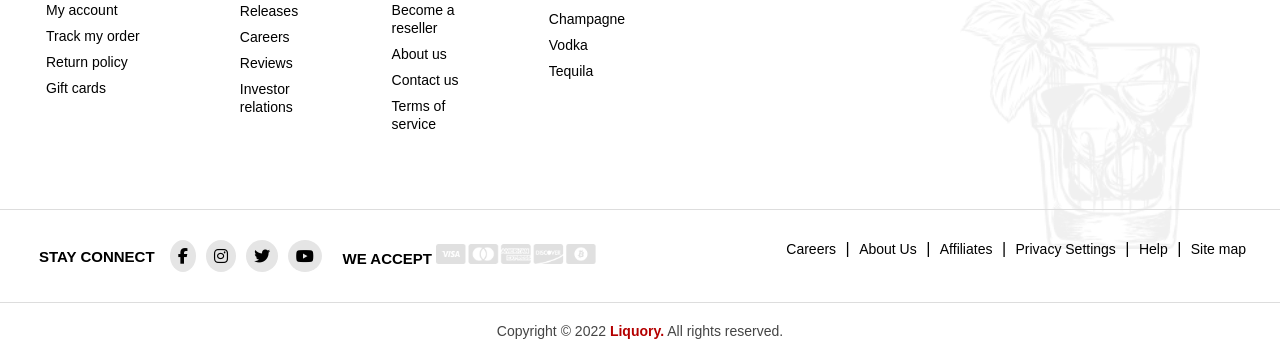
==== commit 820d5261: "added basket section" ====
--- a/FinalProject_Front/Index.html
+++ b/FinalProject_Front/Index.html
@@ -80,10 +80,23 @@
                     <a href="Wishlist.html">
                         <i class="fas fa-heart"></i>
                     </a>
-                    <a href="">
-                    <i class="fas fa-shopping-cart"></i>
-                    </a>
-                </div>
+
+                    <i class="fas fa-shopping-cart" id="cartIcon"></i>
+                </div>
+
+
+                <div class="cart-sidebar" id="cartSidebar">
+                    <div class="cart-header">
+                        <h3>Shopping cart</h3>
+                        <span id="closeCart" class="close-btn">CLOSE ×</span>
+                    </div>
+
+                    <div class="cart-body">
+                        <p>No products in the cart.</p>
+                    </div>
+                </div>
+
+                <div class="cart-overlay" id="cartOverlay"></div>
             </div>
         </nav>
     </header>
--- a/FinalProject_Front/assets/css/Index.css
+++ b/FinalProject_Front/assets/css/Index.css
@@ -200,6 +200,73 @@
 
 
 
+
+
+
+
+.cart-sidebar {
+    position: fixed;
+    top: 0;
+    right: -400px;
+    width: 400px;
+    height: 100%;
+    background: #fff;
+    box-shadow: -3px 0 10px rgba(0, 0, 0, 0.2);
+    transition: 0.4s ease;
+    z-index: 9999;
+    padding: 20px;
+}
+
+.cart-sidebar.active {
+    right: 0;
+}
+
+.cart-header {
+    display: flex;
+    justify-content: space-between;
+    align-items: center;
+    border-bottom: 1px solid #ccc;
+    padding-bottom: 15px;
+}
+
+.close-btn {
+    cursor: pointer;
+}
+
+.cart-body {
+    padding: 40px 10px;
+    text-align: center;
+}
+
+.cart-overlay {
+    position: fixed;
+    top: 0;
+    left: 0;
+    width: 100%;
+    height: 100%;
+    background: rgba(0, 0, 0, 0.5);
+    display: none;
+    z-index: 999;
+}
+
+.cart-overlay.active {
+    display: block;
+}
+
+#cartIcon {
+    cursor: pointer;
+}
+
+
+
+
+
+
+
+
+
+
+
 body,
 main,
 section {
